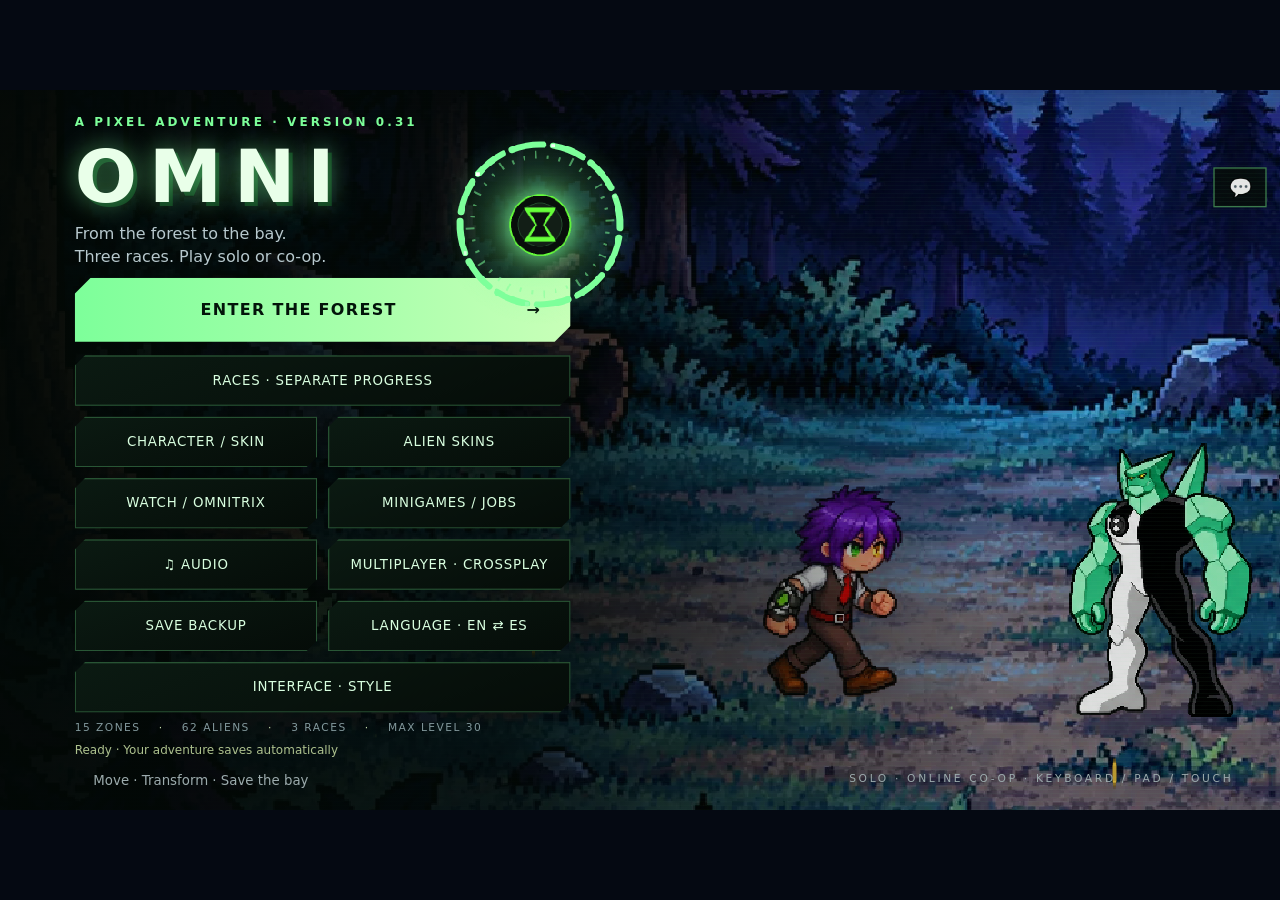
==== index.html @ aaabf874 "OMNI v0.31 (build 66) Co-Authored-By: Claude Opus 5.5 <noreply@anthropic.com> Claude-Session: https:" ====
<!doctype html>
<html lang="es"><head><meta charset="utf-8"><meta name="viewport" content="width=device-width,initial-scale=1,maximum-scale=1,user-scalable=no,viewport-fit=cover"><meta name="theme-color" content="#0c1421"><title>OMNI</title><link rel="preconnect" href="https://fonts.googleapis.com"><link rel="stylesheet" href="https://fonts.googleapis.com/css2?family=Bangers&family=Share+Tech+Mono&display=swap"><link rel="icon" type="image/png" href="assets/logo-classic.png"><link rel="apple-touch-icon" href="assets/logo-classic.png"><script>window.OMNI_LOCAL_BUILD=66;</script><script>(function(){var R='https://omni-game.github.io/';window.OMNI_REMOTE=R;try{var apk=location.protocol==='file:'&&!window.__omniSingle,v=+localStorage.getItem('omni-remote')||0;if(apk&&v>(window.OMNI_LOCAL_BUILD||0)&&navigator.onLine!==false){document.write('<base href="'+R+'">');window.OMNI_REMOTE_ON=v;}}catch(e){}})();</script><link rel="stylesheet" href="style.css"><link rel="stylesheet" href="rhythm.css"><link rel="stylesheet" href="cooking.css"><link rel="stylesheet" href="ui.css"><link rel="stylesheet" href="watch.css"><link rel="stylesheet" href="tech.css"><link rel="stylesheet" href="themes.css"><link rel="stylesheet" href="extra.css"></head>
<body><main id="game"><canvas id="world" width="960" height="540"></canvas>
<div id="hud" class="hidden">
 <section class="vitals panel"><div class="identity"><span id="form">HUMANO</span><b id="level">NV. 1</b></div><div class="bar hp"><i id="hpfill"></i><span id="hptext">100 / 100</span></div><div class="bar xp"><i id="xpfill"></i></div><small id="xptext">0 / 60 EXP</small></section>
 <section class="omni panel"><div class="identity"><span id="energyname">OMNITRIX</span><b id="batterytext">100%</b></div><div class="bar battery"><i id="batteryfill"></i></div><small id="batteryhint">Listo para transformar</small><div class="mastery"><span id="masterylabel">MAESTRÍA HEATBLAST</span><b id="masterytext">0%</b></div><div class="bar masterybar"><i id="masteryfill"></i></div></section>
 <button id="mapbtn" class="panel" aria-label="Abrir mapa"><canvas id="minimap" width="110" height="62"></canvas><span>MAPA · M</span></button><button id="pause" class="smallbtn" aria-label="Pausa">Ⅱ</button>
 <button id="mission" class="mission panel"><span class="tiny">MISIÓN 01 · EL CLARO</span><strong id="questtext">Habla con Max</strong><span id="questsub">Acércate a Max ◆</span></button>
 <button id="treebtn" class="tree-button">ÁRBOL · 0 PT</button><div id="regen"></div><div id="bossbar" class="hidden"></div><div id="coins" class="panel">◈ 0 MONEDAS</div><span id="clock">LUNA ALTA</span><div id="toast" role="status"></div>
 <div id="kbhint" class="panel"><b>WASD</b>MOVER <b>E</b>HABLAR<br><b>J</b><b>CLIC</b>ATACAR <b>1-6</b>PODERES<br><b>Q</b>OMNITRIX <b>RUEDA</b>ALIEN<br><b>ESPACIO</b>SALTAR / ESQUIVAR<br><b>SHIFT</b>MOVER RÁPIDO<br><b>U</b>ESPECIAL <b>F</b>DESLIZAR <b>M</b>MAPA<br><b>K</b>ÁRBOL <b>ESC</b>PAUSA</div><div id="joystick" aria-label="Palanca de movimiento"><div class="joystick-ring"></div><span class="jup">▲</span><span class="jdown">▼</span><span class="jleft">◀</span><span class="jright">▶</span><div id="stick"></div></div>
 <button id="transform" class="transform"><span class="hourglass" aria-hidden="true"></span><strong id="transformlabel">TRANSFORMAR</strong><small id="transformhint">HEATBLAST</small></button>
 <button id="special" class="special hidden"></button><div id="dial" class="panel"><span id="dialname">HEATBLAST</span><button id="dialprev" aria-label="Alien anterior">◀</button><canvas id="dialportrait" width="52" height="52"></canvas><button id="dialnext" aria-label="Alien siguiente">▶</button><small id="dialmastery">MAESTRÍA 0%</small></div><div id="lawstatus" class="panel">KARMA 0 · SIN BÚSQUEDA</div><div id="shieldstatus" class="hidden"></div><button id="talk" class="talk hidden">◆ HABLAR</button>
 <button id="slide" class="slide-button hidden"><strong>DESLIZAR</strong><small>LISTO · F</small></button><button id="jump" class="jump-button">SALTAR · J</button><div id="fullpower" class="hidden"><span></span><i></i></div><div id="lanstatus" class="hidden"></div><button id="moreattacks" class="more-button">ATAQUES V–VI →</button><div id="attacks"><button data-skill="0" class="attack"><b>Ⅰ</b><span>PUÑO</span><small>LISTO</small></button><button data-skill="1" class="attack"><b>Ⅱ</b><span>RÁFAGA</span><small>M 15</small></button><button data-skill="2" class="attack"><b>Ⅲ</b><span>ANILLO</span><small>M 40</small></button><button data-skill="3" class="attack"><b>Ⅳ</b><span>METEORO</span><small>M 75</small></button></div>
</div>
<section id="menu" class="overlay"><div class="menu-content"><span class="eyebrow">UNA AVENTURA PIXEL · VERSIÓN 0.31</span><h1>OMNI</h1><p>Del bosque a la bahía.<br>Tres razas. Juega solo o en co-op.</p><button id="play" class="primary">ENTRAR AL BOSQUE <span>→</span></button><div class="menu-grid"><button id="racebtn" class="skin-menu-button wide">RAZAS · PROGRESOS SEPARADOS</button><button id="skins" class="skin-menu-button">PERSONAJE / SKIN</button><button id="alienskins" class="skin-menu-button">SKINS DE ALIENS</button><button id="oxbtn" class="skin-menu-button">RELOJ / OMNITRIX</button><button id="jobsbtn">MINIJUEGOS / TRABAJOS</button><button id="musicbtn" class="music-menu-button">♫ AUDIO</button><button id="lanbtn" class="music-menu-button">MULTIJUGADOR · CROSSPLAY</button><button id="backupbtn" class="music-menu-button">COPIA DE SEGURIDAD</button><button id="langbtn" class="music-menu-button">IDIOMA</button><button id="uibtn" class="music-menu-button wide">INTERFAZ · ESTILO</button></div><div class="menu-notes">15 ZONAS <em>·</em> 62 ALIENS <em>·</em> 3 RAZAS <em>·</em> NIVEL MÁX. 30</div><p id="loading">Preparando el bosque…</p></div><div class="menu-bottom">Mueve · Transfórmate · Salva la bahía <span>SOLO · CO-OP ONLINE · TECLADO / MANDO / TÁCTIL</span></div></section>
<canvas id="watchsel" class="hidden" width="960" height="540"></canvas><canvas id="watchfx" class="hidden" width="960" height="540"></canvas><canvas id="storyfx" class="hidden" width="960" height="540"></canvas>
<section id="modal" class="overlay hidden"><article class="dialog panel"><span id="dialogeyebrow" class="eyebrow"></span><h2 id="dialogtitle"></h2><div id="dialogbody"></div><div id="dialogbuttons"></div></article></section>
<div id="rotate">↻<strong>Gira tu teléfono</strong><span>El bosque se juega en horizontal.</span></div>
</main><script src="i18n-en-1.js"></script><script src="i18n-en-2.js"></script><script src="i18n-en-3.js"></script><script src="i18n-en-4.js"></script><script src="roster.js"></script><script src="alien-sheets.js"></script><script src="cutscenes.js"></script><script src="storyboards.js"></script><script src="watch-layers.js"></script><script src="prime-frames.js"></script><script src="i18n.js"></script><script src="rtc.js"></script><script src="peer.min.js"></script><script src="room.js"></script><script src="world.js"></script><script src="v3-assets.js"></script><script src="v4-assets.js"></script><script src="v5-assets.js"></script><script src="v6-assets.js"></script><script src="v7-assets.js"></script><script src="v8-assets.js"></script><script src="v9-assets.js"></script><script src="cooking.js"></script><script src="rhythm-chart.js"></script><script src="rhythm.js"></script><script src="sound.js"></script><script src="music.js"></script><script src="extra.js"></script><script src="game.js"></script><script>if(window.OMNI_REMOTE_ON&&!window.OMNI_BOOTED){try{localStorage.removeItem("omni-remote")}catch(e){}location.reload()}</script></body></html>
---- style.css ----
:root{font-family:Arial,Helvetica,sans-serif;color:#f1f6ed;background:#050912;font-synthesis:none}*{box-sizing:border-box;-webkit-tap-highlight-color:transparent;user-select:none;-webkit-user-select:none}html,body{margin:0;width:100%;height:100%;overflow:hidden;touch-action:none}button{font:inherit;color:inherit;cursor:pointer;border:0;touch-action:none}button:active{filter:brightness(1.3);transform:translateY(1px)}#game{width:960px;height:540px;position:absolute;left:50%;top:50%;transform-origin:center;overflow:hidden;background:#0b1020}canvas{width:100%;height:100%;image-rendering:pixelated}.hidden{display:none!important}.panel{background:linear-gradient(120deg,rgba(12,23,34,.95),rgba(10,20,32,.86));border:1px solid #758e8455;box-shadow:0 4px 20px #0004}.vitals{position:absolute;top:20px;left:22px;width:217px;padding:12px 14px 8px;border-left:3px solid #c1f270}.identity{display:flex;justify-content:space-between;align-items:center;font-size:11px;font-weight:800;letter-spacing:1.4px}.identity b{color:#c6f881;font-size:10px}.bar{position:relative;height:13px;background:#070e17;margin-top:8px;border:1px solid #ffffff12;overflow:hidden}.bar i{display:block;height:100%;width:100%;transition:width .15s linear}.hp i{background:linear-gradient(90deg,#69944b,#c2f982)}.hp span{position:absolute;inset:0;text-align:center;font-size:10px;font-weight:bold;text-shadow:0 1px 2px #000}.xp{height:4px;margin-top:5px}.xp i{background:#9b87f8;width:0}.vitals small{font-size:8px;color:#b7c2c4;display:block;text-align:right;margin-top:4px;letter-spacing:.7px}.omni{position:absolute;left:254px;top:20px;width:221px;padding:12px 14px 10px}.battery{height:6px}.battery i{background:#80dbce}.omni small{font-size:9px;color:#9cafbd;display:block;margin-top:5px}.mastery{display:flex;justify-content:space-between;font-size:8px;color:#dfb799;margin-top:9px;letter-spacing:.8px}.masterybar{height:4px;margin-top:5px}.masterybar i{background:#ffa556;width:0}.smallbtn{position:absolute;right:22px;top:20px;background:#102133dc;border:1px solid #71847877;width:42px;height:42px;font-size:22px}.mission{position:absolute;right:79px;top:20px;width:278px;text-align:left;padding:12px 14px;border-right:3px solid #d3ae72}.tiny{font-size:8px;letter-spacing:1.5px;color:#d3ae72;display:block}.mission strong{font-size:12px;display:block;margin:6px 0}.mission>span:last-child{font-size:10px;color:#aebdbd}#clock{position:absolute;right:26px;top:128px;font-size:8px;letter-spacing:2px;color:#d6d9df;text-shadow:0 2px 2px #000}#toast{position:absolute;top:148px;left:50%;transform:translateX(-50%);background:#0c1823ea;border:1px solid #a4c17577;padding:10px 20px;font-size:12px;opacity:0;transition:opacity .2s;white-space:nowrap;pointer-events:none}#toast.show{opacity:1}#joystick{position:absolute;bottom:22px;left:24px;width:154px;height:154px;border-radius:50%;background:#0b1b2a70;border:1px solid #b5d1cd40;touch-action:none}.joystick-ring{position:absolute;inset:20px;border:1px solid #d4e5d52c;border-radius:50%}#stick{position:absolute;left:52px;top:52px;width:50px;height:50px;border-radius:50%;background:radial-gradient(circle at 38% 25%,#64847aa0,#1d374bdc);border:2px solid #bdd2c86f;box-shadow:0 3px 10px #0008}#joystick>span{position:absolute;color:#afc9c584;font-size:10px}.jup{top:10px;left:71px}.jdown{bottom:10px;left:71px}.jleft{left:12px;top:70px}.jright{right:12px;top:70px}.transform{position:absolute;bottom:25px;left:210px;width:130px;height:85px;background:linear-gradient(140deg,#1b3525e8,#0d1c21eb);border:1px solid #b8ef72a0;border-bottom:3px solid #b8ef72;display:flex;align-items:center;flex-direction:column;justify-content:center;box-shadow:0 0 25px #92eb4d14}.hourglass{font-size:25px;color:#baf780;line-height:30px}.transform strong{font-size:10px;letter-spacing:.6px}.transform small{font-size:8px;color:#a6bead;margin-top:5px}.transform.unavailable{border-color:#888b8b;background:#253038bd}.talk{position:absolute;bottom:126px;left:210px;width:130px;padding:12px 0;background:#c4d8a8;color:#172822;font-size:11px;font-weight:bold;border-bottom:3px solid #759057}#attacks{position:absolute;bottom:25px;right:25px;display:grid;grid-template-columns:repeat(2,83px);gap:10px}.attack{height:72px;background:linear-gradient(130deg,#202731e8,#131d2aeb);border:1px solid #d8ad736f;border-bottom:3px solid #c39058;position:relative;overflow:hidden}.attack b{display:block;font-family:Georgia,serif;font-size:25px;line-height:25px;color:#ffd799}.attack span{font-size:9px;letter-spacing:.7px;display:block;margin-top:4px}.attack small{font-size:8px;color:#bba98e;display:block;margin-top:3px}.attack.locked{border-color:#55647188;opacity:.57}.attack.locked b{color:#97a2b2}.attack.cooldown{border-bottom-color:#667282}.overlay{position:absolute;inset:0;z-index:20;background:#020610aa;display:flex;align-items:center;justify-content:center}.menu-content{position:absolute;left:70px;top:73px}#menu{background:linear-gradient(90deg,#080e1cf5,#080e1ccf 39%,#080e1c18 80%)}.eyebrow{font-size:9px;font-weight:bold;letter-spacing:2.3px;color:#bfda9a}h1{font-size:88px;letter-spacing:10px;line-height:1;margin:20px 0 23px;color:#e2f2cf;text-shadow:3px 3px 0 #324733;font-weight:900}h1 span{display:block;letter-spacing:4px;font-size:15px;margin-top:14px;color:#cfdddb;text-shadow:none}.menu-content p{font-size:14px;line-height:1.65;color:#b7c8cd;margin-bottom:27px}.primary{padding:17px 22px;background:#c8f387;color:#14241e;font-size:12px;letter-spacing:1px;font-weight:800;min-width:268px;border-bottom:4px solid #7b9e4c;box-shadow:0 0 36px #8bcd5220}.primary span{float:right;margin-left:25px}.menu-notes{font-size:8px;letter-spacing:1.1px;color:#83999d;margin-top:16px}.menu-notes em{font-style:normal;margin:0 10px;color:#c9e0b0}.menu-content #loading{font-size:10px;margin-top:15px;color:#adc18e}.menu-bottom{position:absolute;bottom:25px;left:70px;right:35px;font-size:10px;color:#9cabad}.menu-bottom span{float:right;font-size:8px;letter-spacing:2px}#modal{backdrop-filter:blur(3px);background:#030812bb;z-index:30}.dialog{width:530px;max-height:485px;padding:27px 30px;border-top:3px solid #b7de83;overflow:auto;touch-action:pan-y}.dialog h2{font-size:27px;letter-spacing:-.5px;margin:12px 0 16px}.dialog p{font-size:12px;color:#bcccce;line-height:1.7}.dialog .reward{background:#acdd6f10;border-left:2px solid #b3d787;padding:10px 14px;color:#dbecbe}.dialog .skills{display:grid;grid-template-columns:1fr 1fr;gap:8px;font-size:11px}.dialog .skills>div{border:1px solid #66808044;padding:9px;line-height:1.6;color:#b9c9c9}.dialog .skills b{color:#ffce92;display:block}.dialog .skills small{font-size:10px}#dialogbuttons{display:flex;gap:10px;margin-top:20px;flex-wrap:wrap}#dialogbuttons button{padding:12px 16px;font-size:11px;background:#283947;border:1px solid #6a838266}#dialogbuttons button:first-child{background:#c6ed92;color:#17251d;border-color:#a6c978;font-weight:bold}#rotate{display:none;position:absolute;inset:0;z-index:99;background:#0c1521;align-items:center;justify-content:center;flex-direction:column;font-size:55px}#rotate strong{font-size:25px;margin:20px}#rotate span{font-size:17px;color:#a6b8ba}@media(orientation:portrait) and (pointer:coarse){#rotate{display:flex}}

.hourglass{display:block;width:28px;height:28px;background:#baf780;clip-path:polygon(0 0,100% 0,65% 50%,100% 100%,0 100%,35% 50%);margin-bottom:7px;flex-shrink:0}.transform strong{max-width:120px;line-height:12px}.transform small{margin-top:4px}

#mapbtn{position:absolute;left:488px;top:20px;width:103px;height:86px;padding:3px;overflow:hidden}#minimap{width:95px;height:59px;image-rendering:pixelated}#mapbtn span{display:block;font-size:8px;letter-spacing:1.3px;color:#cae3b0;margin-top:4px}#dial{position:absolute;left:355px;bottom:25px;width:192px;height:85px;border-bottom:2px solid #90c989;text-align:center}#dialname{display:block;font-size:9px;letter-spacing:1.2px;margin-top:6px}#dialportrait{width:50px;height:50px;image-rendering:pixelated}#dial button{position:absolute;top:24px;width:43px;height:40px;background:#263e35b0;color:#d4efb0;border:1px solid #567363;font-size:17px}#dialprev{left:7px}#dialnext{right:7px}#dial button:disabled{opacity:.35}#dialmastery{position:absolute;bottom:4px;left:0;right:0;font-size:8px;color:#a8c7bd}#shieldstatus{position:absolute;left:22px;top:105px;color:#baffeb;background:#082827dd;border:1px solid #76bea2;padding:6px 10px;font-size:10px}.attack.diamond{border-color:#81dbc588}.attack.diamond b{color:#b8ffee}.dialog.map-dialog{width:760px;padding:20px 25px}.zonecards{display:grid;grid-template-columns:repeat(4,1fr);gap:9px}.zonecard{padding:7px;background:#15232e;border:1px solid #58747155;text-align:left;cursor:pointer}.zonecard.active{border-color:#bdeb83}.zonecard canvas{width:100%;height:60px;image-rendering:pixelated}.zonecard b{display:block;font-size:10px;margin-top:7px}.zonecard small{display:block;font-size:8px;color:#9aadaf;margin-top:4px}.map-legend{font-size:10px;line-height:1.6;color:#bed4c8;margin-top:10px}.map-legend span{margin-right:14px}#areamap{width:100%;height:150px;margin-top:10px;background:#0a1722;border:1px solid #73918166;image-rendering:pixelated}.map-dialog h2{margin:7px 0 13px;font-size:23px}.map-dialog p{margin:8px 0}.map-dialog #dialogbuttons{margin-top:12px}.dialog .skills .crystal{color:#b6ffe9}

#lawstatus{position:absolute;left:22px;top:137px;padding:6px 9px;font-size:9px;letter-spacing:.4px;max-width:242px;color:#cad6ca}#lawstatus.wanted{border-color:#fa8e85;color:#ffd3ac;background:#372127ed}.zonecards{grid-template-columns:repeat(3,1fr)}.zonecard canvas{height:37px}.zonecard b{margin-top:3px}.zonecard small{margin-top:2px}.dialog.map-dialog{padding:16px 25px}#areamap{height:100px}.map-dialog .map-legend{font-size:9px}.map-dialog p{font-size:11px}.attack.fourarms b{color:#ffb9a2}.attack.fourarms{border-color:#dd8d7a88}

.skin-menu-button{display:block;margin-top:10px;padding:12px 18px;min-width:268px;background:#182934e8;border:1px solid #6d9180;font-size:11px;letter-spacing:1px}.menu-content{top:68px}.menu-content h1{margin:18px 0 22px}.menu-content p{margin-bottom:20px}.skincards{display:grid;grid-template-columns:repeat(3,1fr);gap:10px}.skincard{padding:8px;background:#10212c;border:1px solid #567566}.skincard.active{border:2px solid #c5f28a;background:#244139}.skincard canvas{width:100%;height:170px;object-fit:contain}.skincard strong,.skincard small{display:block;margin-top:6px}.skincard strong{font-size:12px}.skincard small{font-size:8px;color:#bbdca3}.slide-button{position:absolute;bottom:25px;right:214px;width:105px;height:65px;border:1px solid #99e8cf;background:#153e38e8;border-bottom:3px solid #aaffdf}.slide-button strong,.slide-button small{display:block;font-size:10px}.slide-button small{margin-top:7px;color:#bddfd7;font-size:9px}.slide-button.cooldown{opacity:.55}.attack.xlr8{border-color:#70d5fa88}.attack.xlr8 b{color:#98e7ff}

.menu-content{top:34px}.menu-content h1{font-size:76px;margin:12px 0}.menu-content p{margin-bottom:12px;font-size:12px}.skin-menu-button{padding:10px 18px;margin-top:8px}.menu-content #loading{font-size:9px;margin-top:9px}.menu-notes{margin-top:10px}.music-menu-button{padding:8px 14px;margin-top:8px;background:#223742;border:1px solid #6b8780;font-size:10px}.tree-button{position:absolute;left:254px;top:115px;width:133px;height:29px;font-size:10px;background:#26382d;border:1px solid #b3d790;color:#d9f9b1}#regen{position:absolute;top:116px;left:22px;font-size:8px;color:#c1e2c4;text-shadow:1px 1px #000}#bossbar{position:absolute;left:300px;top:180px;padding:8px 14px;background:#331a1ed9;border:1px solid #e39a61;font-size:11px;color:#ffd9a5}.more-button{position:absolute;bottom:192px;right:25px;width:176px;height:31px;background:#203c45eb;border:1px solid #8faab1;font-size:10px}.racecards{display:grid;grid-template-columns:1fr 1fr;gap:12px}.racecard{padding:20px 12px;background:#142a36;border:1px solid #637e75}.racecard.active,.skillnode.active{border-color:#c8ed91;background:#243e35}.racecard small{font-size:10px;color:#cae8b1}.treegrid{display:grid;grid-template-columns:1fr 1fr;gap:8px}.skillnode{padding:10px;text-align:left;background:#142632;border:1px solid #566c71}.skillnode b,.skillnode small,.skillnode span{display:block}.skillnode b{font-size:11px}.skillnode small{font-size:9px;color:#cfdda8;margin-top:5px}.skillnode span{font-size:9px;margin-top:5px;color:#b2c5c9}.inlinebtn{background:#223c43;border:1px solid #728f88;padding:10px;font-size:10px;margin:4px}.music-controls input{width:100%;margin:10px 0}.music-controls small{font-size:10px;color:#aac5c7}

.jump-button{position:absolute;left:570px;bottom:25px;width:98px;height:64px;background:#263544e8;border:1px solid #adcdd7;border-bottom:3px solid #86bccc;font-size:11px;color:#deeff4}.jump-button:disabled{opacity:.4}#fullpower{position:absolute;top:153px;left:22px;width:220px;height:27px;background:#26171bec;border:1px solid #ec9b4a;overflow:hidden}#fullpower i{display:block;position:absolute;bottom:0;left:0;height:5px;background:#ffb343}#fullpower span{display:block;font-size:9px;padding:5px;color:#ffdfae}#lanstatus{position:absolute;top:155px;right:26px;font-size:9px;color:#abe8f3;background:#102333dd;padding:6px;border:1px solid #527c85;max-width:280px}.lanfields{display:flex;gap:10px}.lanfields label{font-size:10px;width:50%}.lanfields input{display:block;width:100%;background:#071923;color:#e7ffe7;border:1px solid #749286;padding:10px;margin-top:6px;user-select:text;touch-action:auto}.zonecards{grid-template-columns:repeat(4,1fr)}.menu-content{top:24px}.menu-content h1{font-size:70px}.menu-content p{line-height:1.4}.menu-bottom{bottom:17px}.menu-content .music-menu-button{margin-right:6px}.dialog h2{font-size:24px}

#coins{position:absolute;left:398px;top:115px;padding:8px 10px;color:#f3d58b;font:bold 10px Arial;pointer-events:none}.music-controls label{display:block;margin-top:10px;color:#d6edca}.music-controls input[type=range]{width:100%;accent-color:#b9ef8c}

#shieldstatus{top:173px}.music-controls p{margin:6px 0;font-size:11px}.music-controls input{margin:4px 0}.music-controls label{font-size:12px;margin-top:6px}
---- rhythm.css ----
#rhythm{position:absolute;inset:0;z-index:40;touch-action:none;background:#070d1e}#rhythmcanvas{position:absolute;inset:0;width:960px;height:540px}.rhythmmode #hud,.rhythmmode #menu,.rhythmmode #modal{display:none!important}.rhythm-top{position:absolute;left:24px;top:20px;right:87px;display:flex;justify-content:space-between;align-items:flex-start;color:#f5eaff;text-shadow:0 2px 3px #000}.rhythm-top>div:first-child{width:344px;padding:13px 16px;background:#11132cd9;border:1px solid #9c78c9;border-left:3px solid #dcafff}.rhythm-top b{font-size:13px;letter-spacing:2px}.rhythm-top small{display:block;font-size:9px;margin:7px 0;letter-spacing:1px}.rhythm-health{height:10px;background:#322445}.rhythm-health i{display:block;height:100%;background:linear-gradient(90deg,#d97af1,#cafc9b);width:80%}#rhythmhealth{display:block;font-size:9px;margin-top:5px}#rhythmscore{margin-top:9px;background:#121529db;border:1px solid #7476a7;padding:12px;font-size:12px;color:#e5ffbf}#rhythmpause{position:absolute;right:23px;top:20px;width:47px;height:47px;background:#28263e;border:1px solid #a696cb;font-size:23px}#rhythmlanes{position:absolute;left:432px;bottom:18px;display:flex;gap:19px}#rhythmlanes button{width:106px;height:80px;border-radius:8px;font-size:43px;font-weight:bold;background:#172039eb;border:2px solid var(--lane);border-bottom:5px solid var(--lane);color:var(--lane);touch-action:none}#rhythmlanes button:active{background:#45536d;transform:translateY(2px)}#rhythmcover{position:absolute;inset:0;background:#030718bd;display:flex;align-items:center;justify-content:center;backdrop-filter:blur(3px)}.rhythm-card{width:530px;padding:28px;border:1px solid #c795f0;border-top:3px solid #dfafff;background:#14182def;text-align:center}.rhythm-card h2{font-size:28px;color:#f2d9ff;margin:5px 0 20px}.rhythm-card p{font-size:13px;color:#cdd8e9;white-space:pre-line;line-height:1.9}.rhythm-card button{padding:13px 18px;margin:5px;background:#314058;border:1px solid #869eac;font-size:11px}.rhythm-card button:first-child{background:#dbb4f5;color:#251536;font-weight:bold}.alien-skin-cards{display:grid;grid-template-columns:1fr 1fr;gap:12px}.alien-skin-cards button{background:#142b36;border:1px solid #7b9481;padding:12px}.alien-skin-cards button.active{border:2px solid #c3f38e}.alien-skin-cards canvas{display:block;width:100%;height:160px;object-fit:contain}.alien-skin-cards b,.alien-skin-cards small{display:block;margin-top:8px}.alien-skin-cards small{font-size:10px;color:#cfb8ee}.skin-actions{display:flex;gap:8px}.skin-actions .skin-menu-button{min-width:130px;width:130px;font-size:9px;padding:10px 3px}#menu .menu-content{top:22px}#menu .menu-content h1{font-size:65px}#menu .menu-content .menu-notes{font-size:8px}
---- cooking.css ----
#cooking{position:absolute;inset:0;z-index:40;background:#102f35;touch-action:none}#cookcanvas{position:absolute;inset:0;width:960px;height:540px}.cookingmode #hud,.cookingmode #menu,.cookingmode #modal{display:none!important}#cooking header{position:absolute;top:16px;left:22px;right:22px;display:flex;align-items:center;gap:18px;border-bottom:1px solid #548080;padding-bottom:13px}#cooking header div{flex:1}#cooking header small{display:block;color:#94d1c6;letter-spacing:3px;font-size:10px}#cookrank{display:inline-block;font-size:23px;color:#f6e3b5;margin-top:6px}#cookprogress{font-size:11px;margin-left:17px;color:#b3cbd0}#cookcoins{color:#ffe19c;font-size:16px}#cooking button{background:#214950;border:1px solid #89bab0;color:#e8f1df;font-weight:bold;touch-action:none}#cookpause{width:44px;height:44px;font-size:20px}#cookticket{position:absolute;left:22px;top:111px;width:210px;height:397px;box-sizing:border-box;background:#fff0cd;color:#493528;padding:16px;border-top:5px solid #e6aa65;box-shadow:5px 5px #0004}#cookticket small{font-size:9px;letter-spacing:1px;color:#8b6341}#cookname{font-size:19px;margin:12px 0 8px;line-height:1.2}#cookticket p{font-size:10px}#cooksteps{list-style:none;margin:14px 0 0;padding:0}#cooksteps li{display:flex;align-items:center;height:35px;font-size:10px;border-bottom:1px dashed #ac987955}#cooksteps li canvas{width:48px;height:32px;flex-shrink:0}#cooksteps li.correct{background:#bad9a5}#cooksteps li.wrong{background:#eaa598}#cookstatus{position:absolute;left:266px;top:87px;right:20px;text-align:center;font-size:11px;color:#ffe5b6}#cookundo,#cookclear,#cookserve{position:absolute;top:337px;height:30px;font-size:10px}#cookundo{left:270px;width:101px}#cookclear{left:383px;width:93px}#cookserve{left:514px;width:210px;background:#c9e6a2!important;color:#193b35!important}#cooking button:disabled{opacity:.5}#cookcover{position:absolute;inset:0;background:#061b27b8;display:flex;align-items:center;justify-content:center;backdrop-filter:blur(3px)}#cookcover article{width:540px;padding:30px;text-align:center;background:#143a40;border:1px solid #87b79e;border-top:4px solid #d4e99d}#cookcover small{letter-spacing:4px;color:#aadcca;font-size:11px}#cookcover h2{font-size:27px;color:#e8f7cd}#cookcover p{white-space:pre-line;line-height:1.9;font-size:13px;color:#d6e6de}#cookcover button{padding:14px 20px;margin:6px;font-size:11px}#cookcover button:first-child{background:#c9e6a2;color:#193b35}#jobsbtn{display:block;width:270px;background:#3d4b38;border:1px solid #b7ce8d;color:#e8f5cd;margin-top:8px;padding:10px;font-size:10px}.jobcards{display:grid;grid-template-columns:1fr 1fr;gap:12px}.jobcards button{padding:16px;background:#153a40;border:1px solid #89ae9b;text-align:left}.jobcards strong,.jobcards small{display:block}.jobcards strong{font-size:17px;color:#e6ebbd}.jobcards p{font-size:11px}.jobcards small{font-size:10px;color:#95d9c5}#menu .menu-content{top:12px}#menu .menu-content h1{font-size:55px;margin:7px 0}#menu .menu-content>p{margin:6px 0}#menu .menu-content .menu-notes{margin-top:7px}
---- ui.css ----
/* OMNI 0.9.2 UI polish: loaded last, overrides layout from style.css */
:root { --ox: #baf780; --ui-radius: 8px; --ui-gap: 12px; }
#game { --ox: #baf780; font-family: system-ui, 'Segoe UI', Roboto, 'Helvetica Neue', Arial, sans-serif; }
button { font-family: inherit; }
@media (hover: hover) { button:hover { filter: brightness(1.14); } }
button:focus-visible { outline: 2px solid var(--ox); outline-offset: 2px; }

/* shared panel look */
.panel { border-radius: var(--ui-radius); border: 1px solid #8fb1a54d; backdrop-filter: blur(4px); box-shadow: 0 6px 22px #0005; }
.panel, .tree-button, #coins, #lawstatus, #lanstatus, #shieldstatus, #fullpower, .more-button, .attack, .transform, .jump-button, .slide-button, .talk, #toast { border-radius: var(--ui-radius); }

/* ---- top row: four equal cards on one baseline ---- */
.vitals, .omni, .mission, #mapbtn { top: 14px; height: 92px; }
.vitals { left: 14px; width: 228px; padding: 11px 14px 8px; }
.omni { left: 252px; width: 228px; padding: 11px 14px 8px; }
.mission { left: 490px; right: auto; width: 300px; padding: 11px 14px; border-right: 0; border-left: 3px solid #d3ae72; }
#mapbtn { left: 800px; width: 98px; padding: 4px; }
#minimap { width: 90px; height: 56px; border-radius: 5px; }
#pause { left: 906px; right: auto; top: 14px; width: 40px; height: 40px; border-radius: var(--ui-radius); }
.identity span { letter-spacing: 1.4px; }

/* ---- second row: status chips on the left, tidy stack ---- */
#lawstatus { left: 14px; top: 114px; max-width: 228px; height: 28px; display: flex; align-items: center; padding: 0 10px; }
#regen { left: 16px; top: 148px; }
#shieldstatus { left: 14px; top: 166px; border-radius: var(--ui-radius); }
#fullpower { left: 14px; top: 188px; width: 228px; }
.tree-button { left: 252px; top: 114px; width: 110px; height: 28px; border-color: color-mix(in srgb, var(--ox) 55%, transparent); color: var(--ox); }
#coins { left: 370px; top: 114px; height: 28px; padding: 0 10px; display: flex; align-items: center; }
#clock { right: 16px; top: 118px; font-size: 9px; }
#toast { top: 152px; max-width: 520px; white-space: normal; text-align: center; line-height: 1.35; border-color: color-mix(in srgb, var(--ox) 45%, transparent); }
#lanstatus { right: 14px; top: 140px; }

/* ---- bottom: touch controls ---- */
.transform { left: 200px; bottom: 20px; width: 130px; height: 84px; }
#dial { left: 342px; bottom: 20px; border-radius: var(--ui-radius); }
.jump-button { bottom: 20px; }
.talk { left: 200px; bottom: 114px; }
#joystick { bottom: 18px; left: 20px; }
#attacks { bottom: 20px; }
.attack { border-radius: var(--ui-radius); }

/* ---- Omnitrix themes: colour + dial shape ---- */
.omni .battery i, .masterybar i { background: var(--ox); }
.transform { border-color: color-mix(in srgb, var(--ox) 60%, transparent); border-bottom: 3px solid var(--ox); box-shadow: 0 0 26px color-mix(in srgb, var(--ox) 16%, transparent); background: linear-gradient(140deg, color-mix(in srgb, var(--ox) 16%, #0b141b), #0c171dee); }
.transform.unavailable { border-color: #888b8b; border-bottom-color: #888b8b; box-shadow: none; background: #253038bd; }
.hourglass { background: var(--ox); clip-path: var(--ox-shape, polygon(0 0, 100% 0, 65% 50%, 100% 100%, 0 100%, 35% 50%)); filter: drop-shadow(0 0 6px var(--ox)); }
#dial { border-color: color-mix(in srgb, var(--ox) 38%, #758e84); }
.omni .identity span { color: var(--ox); }
[data-ox="classic"] { --ox-shape: polygon(0 0, 100% 0, 65% 50%, 100% 100%, 0 100%, 35% 50%); }
[data-ox="prime"] { --ox-shape: circle(50%); }
[data-ox="ember"] { --ox-shape: polygon(50% 0, 100% 50%, 50% 100%, 0 50%); }
[data-ox="crimson"] { --ox-shape: polygon(25% 3%, 75% 3%, 100% 50%, 75% 97%, 25% 97%, 0 50%); }
[data-ox="azure"] { --ox-shape: polygon(50% 0, 100% 100%, 0 100%); }
[data-ox="violet"] { --ox-shape: polygon(50% 0, 62% 38%, 100% 50%, 62% 62%, 50% 100%, 38% 62%, 0 50%, 38% 38%); }
[data-ox="gold"] { --ox-shape: polygon(0 0, 50% 36%, 100% 0, 100% 100%, 50% 64%, 0 100%); }
[data-ox="stealth"] { --ox-shape: polygon(35% 0, 65% 0, 65% 35%, 100% 35%, 100% 65%, 65% 65%, 65% 100%, 35% 100%, 35% 65%, 0 65%, 0 35%, 35% 35%); }
[data-ox="prime"] .hourglass, .oxcard[data-ox="prime"] .oxshape { background: radial-gradient(circle, transparent 33%, var(--ox) 36%); }
.oxgrid { display: grid; grid-template-columns: repeat(4, 1fr); gap: 10px; margin: 10px 0 4px; }
.oxcard { display: flex; flex-direction: column; align-items: center; gap: 10px; padding: 14px 6px 10px; background: #14232d; border: 1px solid #55737a; border-radius: var(--ui-radius); font-size: 10px; letter-spacing: .5px; }
.oxcard.active { border-color: var(--ox); box-shadow: 0 0 0 1px var(--ox), 0 0 18px color-mix(in srgb, var(--ox) 30%, transparent); background: #1b3038; }
.oxshape { width: 44px; height: 44px; background: var(--ox); clip-path: var(--ox-shape); filter: drop-shadow(0 0 7px var(--ox)); }

/* ---- main menu: compact two-column grid ---- */
.menu-content { top: 26px; left: 56px; width: 372px; }
.menu-content h1 { font-size: 64px; margin: 10px 0 8px; letter-spacing: 9px; }
.menu-content p { font-size: 12px; line-height: 1.45; margin-bottom: 12px; }
.primary { width: 100%; min-width: 0; border-radius: var(--ui-radius); }
.menu-grid { display: grid; grid-template-columns: repeat(2, minmax(0, 1fr)); gap: 8px; margin-top: 10px; }
.menu-grid button, .menu-grid #jobsbtn { margin: 0 !important; min-width: 0 !important; width: 100%; padding: 10px 8px; font-size: 10px; letter-spacing: .6px; background: #182934e8 !important; border: 1px solid #6d9180; border-radius: var(--ui-radius); color: #e5f1e8; min-height: 38px; }
.menu-grid .wide { grid-column: 1 / -1; }
.menu-grid button:hover { border-color: var(--ox); }
.menu-notes { margin-top: 12px; }
.menu-content #loading { margin-top: 8px; }

/* ---- keyboard hint bar (PC) / hide stick on desktop ---- */
#kbhint { display: none; position: absolute; left: 14px; bottom: 20px; padding: 8px 8px; font-size: 8.5px; line-height: 1.9; letter-spacing: 0; color: #c7d6d3; width: 172px; pointer-events: none; white-space: nowrap; }
#kbhint b { display: inline-block; min-width: 16px; text-align: center; padding: 0 3px; margin-right: 2px; background: #223540; border: 1px solid #5d7c85; border-radius: 4px; color: var(--ox); font-size: 9px; }
@media (hover: hover) and (pointer: fine) {
  #joystick { display: none; }
  #kbhint { display: block; }
  button { cursor: pointer; }
}
/* 0.15.5 UI polish */
#game.selopen #hud { opacity: .12; transition: opacity .15s; }
#game #hud { transition: opacity .2s; }
#game.selopen #watchsel { background: radial-gradient(ellipse at 50% 55%, rgba(4,12,8,.55), rgba(2,6,4,.88)); }
#kbhint.mini { width: auto; padding: 4px 8px; line-height: 1.4; }
#kbhint.mini > * { display: none; }
#kbhint.mini::before { content: 'H · TECLAS'; font-size: 9px; letter-spacing: 1px; color: var(--ox); }
#kbhint.pad.mini::before { content: 'H · TECLAS · 🎮 MANDO'; }
.dialog.pausewide { width: 640px; max-height: 500px; }
.pstat { display: flex; gap: 10px; margin: 0 0 10px; }
.pstat > div { flex: 1; padding: 8px 12px; background: #0e1c26; border: 1px solid #3c5a5a; border-left: 3px solid var(--ox); font-size: 12px; line-height: 1.5; color: #dfeee0; }
.pstat small { font-size: 10px; color: #a9bdbd; }
.pmast { display: grid; grid-template-columns: repeat(4, 1fr); gap: 6px; margin-bottom: 10px; }
.pmast span { position: relative; overflow: hidden; padding: 4px 6px; font-size: 9.5px; background: #101b22; border: 1px solid #33484c; color: #ffe0b8; white-space: nowrap; text-overflow: ellipsis; }
.pmast i { position: absolute; left: 0; bottom: 0; height: 2px; background: #ffa556; }
.pgroup { margin-top: 8px; }
.pgroup h4 { margin: 0 0 5px; font-size: 9px; letter-spacing: 1.6px; color: var(--ox); font-weight: 800; }
.pbtns { display: grid; grid-template-columns: repeat(3, 1fr); gap: 6px; }
.pbtn { padding: 9px 8px; font-size: 10.5px; letter-spacing: .4px; background: #213240; border: 1px solid #5d7a7a66; text-align: center; }
.pbtn.main { background: #c6ed92; color: #17251d; font-weight: 800; border-color: #a6c978; }
.pbtn.danger { background: #3a1e22; border-color: #9a4b4b88; color: #ffc9c9; }
.pbtn:focus-visible, .pbtn.padfocus { outline: 2px solid var(--ox); }
/* 0.15.5 wide screens: world in the middle, HUD out to the edges */
#game { --gx: 0px; }
#world, #watchsel, #watchfx { position: absolute; left: var(--gx) !important; top: 0; width: 960px !important; height: 540px; }
#game.wide { background: radial-gradient(ellipse at 50% 50%, #0d1a20 0%, #060b12 70%); }
#game.wide #world { box-shadow: 0 0 40px #000c; }
@media (pointer: coarse) {
  #attacks { grid-template-columns: repeat(2, 92px); gap: 9px; }
  .attack { height: 78px; }
  .jump-button { transform: scale(1.12); transform-origin: bottom center; }
}
/* 0.17 mini dial: the watch face opens on the transform button; the game stays fully visible */
#game.dock #watchsel { width: 260px !important; height: 300px; background: none !important; z-index: 300 !important; }
#game.selopen.dock #hud { opacity: 1; }
#game.selopen.dock #transform, #game.selopen.dock .talk { visibility: hidden; }
#dial { display: none !important; } /* 0.17: the alien slot panel is replaced by the dial on the transform button */
/* 0.18 codex scan button */
#scanbtn { left: 196px !important; bottom: 200px !important; background: #8de5f3 !important; color: #06121a !important; z-index: 6; }
/* 0.18 story cinematics */
#sagacine { position: absolute; inset: 0; z-index: 400; cursor: pointer; }
#sagacine .bar { position: absolute; left: 0; right: 0; height: 64px; background: #000; transition: height .3s; }
#sagacine .bar.top { top: 0; } #sagacine .bar.bot { bottom: 0; }
#sagacine .cap { position: absolute; left: 50%; bottom: 78px; transform: translateX(-50%); width: min(720px, 86%); padding: 14px 20px 10px; background: rgba(4, 10, 14, .9); border: 1px solid #8de5f355; border-left: 3px solid #c9ff89; }
#sagacine .cap b { font-size: 11px; letter-spacing: 2px; display: block; margin-bottom: 6px; }
#sagacine .cap p { margin: 0; font-size: 15px; line-height: 1.5; color: #eef6ea; min-height: 45px; }
#sagacine .cap small { display: block; text-align: right; font-size: 8px; letter-spacing: 1.5px; color: #8fa3a6; margin-top: 4px; }
#sagacine.flash::after { content: ''; position: absolute; inset: 0; background: #fff; animation: sagaFlash .6s ease-out forwards; pointer-events: none; }
#sagacine.riftfx::after { background: #c9a7ff; }
@keyframes sagaFlash { from { opacity: .85; } to { opacity: 0; } }
/* 0.19 update system */
#updscreen { position: absolute; inset: 0; z-index: 900; display: flex; align-items: center; justify-content: center; background: radial-gradient(ellipse at 50% 40%, #0f2418 0%, #050a0f 70%); }
#updscreen .updwrap { width: min(560px, 90%); text-align: center; }
#updscreen canvas { width: 200px; height: 200px; image-rendering: auto; }
#updscreen h2 { margin: 4px 0 2px; font-size: 54px; letter-spacing: 12px; font-weight: 900; color: #e2f2cf; text-shadow: 3px 3px 0 #324733; }
#updscreen .updver { font-size: 11px; letter-spacing: 2.5px; color: #bfda9a; margin: 0 0 16px; }
#updscreen .updver b { color: #fff; }
#updscreen .updbar { height: 12px; background: #0a1410; border: 1px solid #8dff5a55; overflow: hidden; }
#updscreen .updbar i { display: block; height: 100%; width: 0; background: linear-gradient(90deg, #4fbf3a, #c9ff89); box-shadow: 0 0 12px #8dff5a; transition: width .12s linear; }
#updscreen .updfile { font-size: 10px; color: #9fb2b4; letter-spacing: 1px; margin: 8px 0 14px; }
#updscreen ul, #updwelcome ul { text-align: left; margin: 0 auto; padding: 10px 14px 10px 30px; font-size: 11.5px; line-height: 1.6; color: #d6e8da; background: rgba(8, 18, 14, .7); border-left: 3px solid #8dff5a; }
#updbanner { position: absolute; left: 50%; top: 96px; transform: translateX(-50%); z-index: 350; display: flex; align-items: center; gap: 10px; padding: 8px 10px 8px 14px; background: rgba(6, 16, 12, .95); border: 1px solid #8dff5a88; box-shadow: 0 0 18px #8dff5a33; font-size: 11px; max-width: 92%; }
#updbanner b { color: #c9ff89; white-space: nowrap; }
#updbanner span { color: #b8c8c0; overflow: hidden; text-overflow: ellipsis; white-space: nowrap; }
#updbanner button { padding: 6px 10px; font-size: 10px; font-weight: 800; background: #c6ed92; color: #17251d; }
#updbanner button[data-x] { background: #283947; color: #dfe; }
#updwelcome { position: absolute; left: 50%; top: 50%; transform: translate(-50%, -50%); z-index: 850; display: flex; gap: 16px; align-items: center; padding: 18px 22px; width: min(600px, 92%); background: rgba(5, 12, 9, .97); border: 1px solid #8dff5a88; box-shadow: 0 0 40px #000c, 0 0 24px #8dff5a33; }
#updwelcome canvas { width: 110px; height: 110px; flex: none; image-rendering: auto; }
#updwelcome b { display: block; font-size: 18px; letter-spacing: 2px; color: #c9ff89; }
#updwelcome small { display: block; font-size: 10px; color: #8fa3a6; margin: 2px 0 8px; letter-spacing: 1px; }
#updwelcome button { margin-top: 10px; padding: 10px 18px; font-weight: 800; font-size: 11px; background: #c6ed92; color: #17251d; }
---- watch.css ----
/* OMNI 0.9.3 watch system UI (selector canvases, special button, watch menu) */
#watchsel, #watchfx { position: absolute; left: 0; top: 0; width: 960px; height: 540px; image-rendering: pixelated; }
#watchsel { z-index: 12; touch-action: none; cursor: pointer; }
#watchfx { z-index: 13; pointer-events: none; }
.special { position: absolute; left: 200px; bottom: 152px; width: 130px; padding: 9px 0; font-size: 10px; font-weight: 800; letter-spacing: .8px; color: var(--ox); background: #10181d; border: 1px solid color-mix(in srgb, var(--ox) 60%, transparent); border-bottom: 3px solid var(--ox); border-radius: var(--ui-radius, 8px); box-shadow: 0 0 14px color-mix(in srgb, var(--ox) 25%, transparent); }
.special.on { background: color-mix(in srgb, var(--ox) 22%, #10181d); color: #fff; }
.wgrid { display: grid; grid-template-columns: repeat(3, 1fr); gap: 8px; margin: 8px 0; }
.wcard { display: flex; flex-direction: column; align-items: center; gap: 4px; padding: 8px 4px 7px; background: #14232d; border: 1px solid #55737a; border-radius: var(--ui-radius, 8px); font-size: 10px; }
.wcard canvas { width: 56px; height: 56px; image-rendering: pixelated; border-radius: 6px; }
.wcard small { font-size: 8px; color: #9db0b3; letter-spacing: .5px; }
.wcard.active { border-color: var(--ox); box-shadow: 0 0 0 1px var(--ox), 0 0 14px color-mix(in srgb, var(--ox) 30%, transparent); }
.wcard.focus { background: #1b3038; }
.wcard.locked { opacity: .55; }
.wdetail { border-left: 3px solid var(--ox); background: #0f1a20; padding: 8px 12px; font-size: 11px; line-height: 1.5; }
.wdetail b { font-size: 13px; color: var(--ox); }
.wdetail .wcanon { display: block; font-size: 8px; letter-spacing: 1px; color: #8fa5a8; margin: 2px 0 4px; }
.wdetail ul { margin: 4px 0 0; padding-left: 16px; color: #c7d6d6; }
#watchfx.cine { pointer-events: auto; cursor: pointer; }
.skinrow { margin: 10px 0 4px; }
.skinrow > b { display: block; font-size: 12px; letter-spacing: .6px; margin-bottom: 6px; color: #c3f38e; }
.skinrow .alien-skin-cards { grid-template-columns: repeat(3, minmax(0, 1fr)); gap: 8px; }
.skinrow .alien-skin-cards button { padding: 6px; display: flex; flex-direction: column; align-items: center; gap: 2px; }
.skinrow canvas { width: 96px; height: 104px; image-rendering: pixelated; }
#storyfx { position: absolute; left: 0; top: 0; width: 960px; height: 540px; z-index: 15; touch-action: none; cursor: pointer; }
.mgrid { display: grid; grid-template-columns: repeat(2, minmax(0, 1fr)); gap: 8px; }
.mgrid .mcard { display: flex; flex-direction: column; gap: 3px; text-align: left; padding: 8px 10px; background: #142b36; border: 1px solid #7b9481; border-radius: 8px; color: #e8f4e6; }
.mgrid .mcard b { font-size: 12px; color: #c3f38e; }
.mgrid .mcard span { font-size: 10px; line-height: 1.35; color: #c7d6d3; }
.mgrid .mcard small { font-size: 9px; letter-spacing: .4px; color: #ffe6a6; }
.mgrid .mcard.active { border: 2px solid #c3f38e; }
.mgrid .mcard.done { opacity: .55; }
.mgrid .mcard.locked { opacity: .45; }
.mcoop { margin: 14px 0 4px; font-size: 13px; color: #9fe7ff; letter-spacing: .6px; }
.mcoop-note { margin-top: 10px; font-size: 11px; color: #9fe7ff; }
.mgrid + .mcoop + p + .mgrid .mcard { border-color: #6fc3e6; }
.padfocus { outline: 3px solid #7dff9a !important; outline-offset: 2px; box-shadow: 0 0 14px #7dff9a88 !important; }
.padmap p { margin: 6px 0; font-size: 12px; line-height: 1.5; }
#arenahud { position: fixed; top: 122px; left: 50%; transform: translateX(-50%); z-index: 30; padding: 6px 16px; border-radius: 999px; background: #1a0f0fcc; border: 2px solid #ff7a5a; color: #ffe6a6; font: 700 13px/1.2 system-ui, sans-serif; letter-spacing: .6px; pointer-events: none; text-shadow: 0 1px 0 #000; }
#arenahud.hidden { display: none; }
.xlist { display: grid; gap: 8px; }
.xrow { padding: 8px 10px; background: #142b36; border: 1px solid #7b9481; border-radius: 8px; }
.xrow b { display: block; font-size: 12px; color: #c3f38e; }
.xrow.done { border-color: #7dff9a; background: #16331f; }
.xrow small { font-size: 10px; color: #ffe6a6; }
.xbar { height: 7px; margin: 5px 0 3px; background: #0b1612; border-radius: 4px; overflow: hidden; }
.xbar i { display: block; height: 100%; background: linear-gradient(90deg, #7dff9a, #c3f38e); }
.achgrid { display: grid; grid-template-columns: repeat(3, minmax(0, 1fr)); gap: 6px; }
.ach { padding: 7px 8px; border-radius: 8px; background: #11202a; border: 1px solid #3c4f55; opacity: .55; display: flex; flex-direction: column; gap: 2px; }
.ach.got { opacity: 1; border-color: #ffd76a; background: #2a2412; }
.ach span { font-size: 18px; }
.ach b { font-size: 11px; color: #ffe6a6; }
.ach small { font-size: 9.5px; color: #c7d6d3; line-height: 1.3; }
.codex { display: grid; grid-template-columns: repeat(4, minmax(0, 1fr)); gap: 6px; }
.codex .cx { text-align: left; padding: 6px 8px; border-radius: 8px; background: #142b36; border: 1px solid var(--c); border-left: 5px solid var(--c); color: #e8f4e6; display: flex; flex-direction: column; }
.codex .cx b { font-size: 11px; }
.codex .cx small { font-size: 9px; color: #c7d6d3; }
.codex .cx.locked { opacity: .45; filter: grayscale(.8); }
.cxcard { border-left: 5px solid var(--c); padding-left: 10px; }
.cxcard p { margin: 5px 0; font-size: 12px; }
.cxskills { margin: 6px 0 0; padding-left: 18px; font-size: 11.5px; line-height: 1.55; }
@media (max-width: 700px) { .achgrid { grid-template-columns: repeat(2, minmax(0, 1fr)); } .codex { grid-template-columns: repeat(3, minmax(0, 1fr)); } }
---- tech.css ----
/* =====================================================================================
   OMNI 0.16 · "OMNITRIX TECH" interface skin. Loaded last: black glass, neon edges in the
   current watch's colour (--ox), cut corners, hex grid and scanlines. Layout stays the same.
   ===================================================================================== */
:root, #game {
  --t-bg: rgba(4, 10, 8, .9);
  --t-bg2: rgba(8, 18, 14, .94);
  --t-edge: color-mix(in srgb, var(--ox) 70%, transparent);
  --t-dim: color-mix(in srgb, var(--ox) 28%, transparent);
  --t-glow: color-mix(in srgb, var(--ox) 35%, transparent);
  --t-cut: 10px;
  --t-hex: url("data:image/svg+xml,%3Csvg xmlns='http://www.w3.org/2000/svg' width='28' height='48' viewBox='0 0 28 48'%3E%3Cpath d='M14 0l14 8v16L14 32 0 24V8zM14 32l14 8v16M0 40l14-8' fill='none' stroke='%237dff9a' stroke-opacity='.09' stroke-width='1'/%3E%3C/svg%3E");
  --t-scan: repeating-linear-gradient(0deg, rgba(125,255,154,.035) 0 1px, transparent 1px 3px);
}
#game { font-family: 'Bahnschrift', 'DIN Alternate', 'Eurostile', 'Segoe UI', system-ui, sans-serif; }
#game button, #game .panel, #modal .dialog { font-family: inherit; }

/* ---------- shared tech panel ---------- */
#game .panel, .tree-button, #coins, #lawstatus, #lanstatus, .more-button, .jump-button, .slide-button, .talk, #toast, #special, #arenahud, #kbhint {
  background: var(--t-scan), var(--t-hex), linear-gradient(160deg, var(--t-bg2), var(--t-bg)) !important;
  border: 1px solid var(--t-edge) !important;
  border-radius: 0 !important;
  box-shadow: inset 0 0 0 1px rgba(0,0,0,.6), inset 0 0 18px var(--t-dim), 0 0 14px var(--t-dim) !important;
  clip-path: polygon(var(--t-cut) 0, 100% 0, 100% calc(100% - var(--t-cut)), calc(100% - var(--t-cut)) 100%, 0 100%, 0 var(--t-cut));
  backdrop-filter: blur(3px);
}
/* top-left corner tick */
.vitals::before, .omni::before, .mission::before, #dial::before {
  content: ''; position: absolute; left: 0; top: 0; width: 22px; height: 22px; pointer-events: none;
  background: linear-gradient(135deg, var(--ox) 0 7px, transparent 7px);
  filter: drop-shadow(0 0 4px var(--ox));
}
.vitals, .omni, .mission { border-left-width: 1px !important; border-right-width: 1px !important; }
.identity span, .tiny, .mastery, .vitals small, .omni small, #energyname, #masterylabel { text-transform: uppercase; letter-spacing: 1.6px !important; }
.identity span { color: var(--ox) !important; text-shadow: 0 0 6px var(--t-glow); }
.tiny { color: var(--ox) !important; }
.mission strong { color: #eafff0; }

/* bars: segmented energy cells */
.bar { background: #020604 !important; border: 1px solid var(--t-dim) !important; border-radius: 0 !important; }
.bar i { box-shadow: 0 0 8px var(--t-glow); position: relative; }
.bar i::after { content: ''; position: absolute; inset: 0; background: repeating-linear-gradient(90deg, transparent 0 9px, rgba(0,0,0,.55) 9px 11px); }
.hp i { background: linear-gradient(90deg, #2fbf5a, var(--ox)) !important; }
.xp i { background: linear-gradient(90deg, #6e5bd8, #b4a6ff) !important; }

/* ---------- Omnitrix button: a round watch face ---------- */
.transform {
  width: 112px !important; height: 112px !important; bottom: 12px !important; left: 206px !important;
  border-radius: 50% !important; clip-path: none !important;
  background: radial-gradient(circle at 50% 50%, #0a120d 0 46%, #1a1f1c 47% 58%, #050807 59% 64%, var(--t-dim) 65% 67%, #0b100d 68%) !important;
  border: 3px solid var(--ox) !important;
  box-shadow: 0 0 0 4px #050807, 0 0 22px var(--t-glow), inset 0 0 22px var(--t-dim) !important;
}
.transform .hourglass { width: 34px !important; height: 34px !important; margin-bottom: 4px !important; }
.transform strong { font-size: 8.5px !important; max-width: 92px !important; text-align: center; letter-spacing: .8px; line-height: 10px !important; }
.transform small { font-size: 7.5px !important; margin-top: 2px !important; color: var(--ox) !important; }
.transform.unavailable { border-color: #59615d !important; box-shadow: 0 0 0 4px #050807 !important; }
.transform.unavailable .hourglass { background: #59615d !important; filter: none !important; }
.talk { left: 196px !important; bottom: 132px !important; width: 128px !important; color: #06120a !important;
  background: linear-gradient(90deg, var(--ox), color-mix(in srgb, var(--ox) 70%, #fff)) !important; font-weight: 800; letter-spacing: 1px; }

/* ---------- alien dial strip ---------- */
#dial { left: 334px !important; background: var(--t-scan), var(--t-hex), linear-gradient(160deg, var(--t-bg2), var(--t-bg)) !important; }
#dialportrait { border-radius: 50% !important; border: 2px solid var(--ox) !important; box-shadow: 0 0 12px var(--t-glow), inset 0 0 10px var(--t-dim) !important; background: radial-gradient(circle, color-mix(in srgb, var(--ox) 22%, #050807), #050807 70%) !important; }
#dialprev, #dialnext { background: #06100b !important; border: 1px solid var(--t-edge) !important; border-radius: 0 !important; color: var(--ox) !important;
  clip-path: polygon(6px 0, 100% 0, 100% calc(100% - 6px), calc(100% - 6px) 100%, 0 100%, 0 6px); }
#dialname { color: var(--ox) !important; letter-spacing: 2px !important; text-shadow: 0 0 6px var(--t-glow); }

/* ---------- attacks: hex buttons ---------- */
#attacks { gap: 6px !important; }
.attack {
  border-radius: 0 !important; border: 0 !important;
  clip-path: polygon(25% 0, 75% 0, 100% 50%, 75% 100%, 25% 100%, 0 50%);
  background: radial-gradient(circle at 50% 40%, color-mix(in srgb, var(--ox) 26%, #07110c), #050907 70%) !important;
  box-shadow: inset 0 0 0 2px var(--t-edge), inset 0 0 18px var(--t-dim) !important;
}
.attack b { font-family: inherit !important; color: var(--ox) !important; text-shadow: 0 0 8px var(--t-glow); }
.attack span { color: #e4ffe9; }
.attack small { color: color-mix(in srgb, var(--ox) 60%, #9aa) !important; }
.attack.locked { filter: grayscale(.9) brightness(.7); }
.attack.cooldown { box-shadow: inset 0 0 0 2px #45524c !important; }
.more-button, .jump-button, .slide-button { color: var(--ox) !important; letter-spacing: 1px; }
.tree-button { color: var(--ox) !important; }

/* ---------- joystick: watch-ring ---------- */
#joystick { border-radius: 50% !important; background: radial-gradient(circle, rgba(4,10,8,.35) 0 55%, rgba(4,10,8,.7) 56%) !important;
  border: 2px solid var(--t-edge) !important; box-shadow: 0 0 16px var(--t-dim), inset 0 0 20px var(--t-dim) !important; }
#joystick .joystick-ring { border: 1px dashed var(--t-dim) !important; }
#stick { background: radial-gradient(circle at 40% 30%, color-mix(in srgb, var(--ox) 70%, #fff), color-mix(in srgb, var(--ox) 35%, #04100a)) !important;
  border: 2px solid #050807 !important; box-shadow: 0 0 14px var(--t-glow) !important; }
#joystick > span { color: var(--ox) !important; opacity: .6; }

/* toasts, pause, map */
#toast { color: #e8ffe9; font-weight: 600; }
#pause { border-radius: 0 !important; color: var(--ox) !important; background: var(--t-bg) !important; border: 1px solid var(--t-edge) !important;
  clip-path: polygon(8px 0, 100% 0, 100% calc(100% - 8px), calc(100% - 8px) 100%, 0 100%, 0 8px); }
#minimap { border-radius: 0 !important; outline: 1px solid var(--t-dim); }
#kbhint b { background: #06100b !important; border-color: var(--t-edge) !important; border-radius: 0 !important; }

/* ---------- dialogs ---------- */
#modal { background: radial-gradient(ellipse at 50% 50%, rgba(2,10,6,.7), rgba(0,0,0,.88)) !important; backdrop-filter: blur(2px) saturate(.8); }
#modal .dialog {
  border-radius: 0 !important; border: 1px solid var(--t-edge) !important; border-top: 3px solid var(--ox) !important;
  background: var(--t-scan), var(--t-hex), linear-gradient(170deg, #07130d, #030805) !important;
  box-shadow: 0 0 40px var(--t-dim), inset 0 0 40px rgba(0,0,0,.6) !important;
  clip-path: polygon(16px 0, 100% 0, 100% calc(100% - 16px), calc(100% - 16px) 100%, 0 100%, 0 16px);
}
#modal .eyebrow { color: var(--ox) !important; text-shadow: 0 0 6px var(--t-glow); }
#modal .eyebrow::before { content: '◢ '; }
#modal h2 { text-transform: uppercase; letter-spacing: 1px !important; color: #effff1; }
#dialogbuttons button, .pbtn, .mcard, .wcard, .oxcard, .xrow, .ach, .codex .cx, .pstat > div, .pmast span {
  border-radius: 0 !important; background: linear-gradient(160deg, #0b1a12, #060d09) !important;
  border: 1px solid var(--t-dim) !important;
  clip-path: polygon(7px 0, 100% 0, 100% calc(100% - 7px), calc(100% - 7px) 100%, 0 100%, 0 7px);
}
#dialogbuttons button, .pbtn { text-transform: uppercase; letter-spacing: .8px; color: #dfffe5 !important; }
#dialogbuttons button:hover, .pbtn:hover, .mcard:hover, .wcard:hover, .codex .cx:hover { border-color: var(--ox) !important; box-shadow: inset 0 0 14px var(--t-dim); }
#dialogbuttons button:first-child, .pbtn.main { background: linear-gradient(90deg, var(--ox), color-mix(in srgb, var(--ox) 70%, #fff)) !important; color: #04110a !important; border-color: var(--ox) !important; font-weight: 800; }
.pbtn.danger { background: linear-gradient(160deg, #2a0c0f, #12060a) !important; border-color: #a4434c88 !important; color: #ffc4c4 !important; }
.pgroup h4 { color: var(--ox) !important; }
.pgroup h4::before { content: '▸ '; }
.wcard.active, .oxcard.active, .mcard.active { border-color: var(--ox) !important; box-shadow: inset 0 0 18px var(--t-glow) !important; }
.mcard b, .xrow b { color: var(--ox) !important; }
.xbar i { background: linear-gradient(90deg, #2fbf5a, var(--ox)) !important; }
.padfocus { outline: 2px solid var(--ox) !important; }

/* ---------- title menu ---------- */
#menu { background: linear-gradient(90deg, rgba(2,8,5,.96), rgba(2,8,5,.84) 40%, rgba(2,8,5,.1) 78%), var(--t-scan) !important; }
#menu h1 { color: #e9ffe9 !important; text-shadow: 0 0 18px #7dff9a88, 3px 3px 0 #0b3a1a !important; }
#menu .eyebrow { color: #7dff9a !important; }
.primary { border-radius: 0 !important; background: linear-gradient(90deg, #7dff9a, #c8ffb8) !important; color: #03140a !important; border: 0 !important;
  box-shadow: 0 0 24px #7dff9a55 !important; clip-path: polygon(12px 0, 100% 0, 100% calc(100% - 12px), calc(100% - 12px) 100%, 0 100%, 0 12px); }
.menu-grid button, .menu-grid #jobsbtn {
  border-radius: 0 !important; background: linear-gradient(160deg, #0b1a12, #050c08) !important; border: 1px solid #7dff9a44 !important; color: #d9ffe0 !important;
  clip-path: polygon(8px 0, 100% 0, 100% calc(100% - 8px), calc(100% - 8px) 100%, 0 100%, 0 8px); text-transform: uppercase;
}
.menu-grid button:hover { border-color: #7dff9a !important; box-shadow: inset 0 0 14px #7dff9a33 !important; }

/* arena / mission accents */
#arenahud { color: var(--ox) !important; border-radius: 0 !important; }
.mission { border-left: 1px solid var(--t-edge) !important; }
/* 0.16.2 core light */
.transform[data-core="charge"] { border-color: #ff4d4d !important; box-shadow: 0 0 0 4px #050807, 0 0 22px #ff4d4d66 !important; }
.transform[data-core="charge"] .hourglass { background: #ff4d4d !important; filter: drop-shadow(0 0 6px #ff4d4d) !important; animation: corePulse 1.2s ease-in-out infinite; }
.transform[data-core="warn"] { animation: coreWarnRing .5s steps(2) infinite; }
.transform[data-core="warn"] .hourglass { background: #ffb23f !important; filter: drop-shadow(0 0 8px #ffb23f) !important; animation: coreBlink .5s steps(2) infinite; }
.transform[data-core="active"] .hourglass { animation: corePulse 2s ease-in-out infinite; }
@keyframes corePulse { 50% { opacity: .55; } }
@keyframes coreBlink { 50% { opacity: .25; } }
@keyframes coreWarnRing { 50% { border-color: #ffb23f !important; box-shadow: 0 0 0 4px #050807, 0 0 26px #ffb23f88 !important; } }
#watchanim { position: absolute; left: calc(var(--gx, 0px) + 300px); top: 170px; width: 360px; height: 200px; z-index: 14; pointer-events: none; }
---- themes.css ----
/* =====================================================================================
   OMNI 0.20 · INTERFACE THEMES. #game[data-ui] picks one (Pausa → Ajustes → INTERFAZ, or the title screen):
     tech     the 0.16 Omnitrix-tech skin (tech.css, default)
     clean    A · minimal: slim translucent HUD, rounded, most of the screen is the game
     comic    B · comic book: cream panels, thick ink outlines, halftone dots, tilted cards
     console  C · Plumber HQ console: terminal screens, monospace, cyan scanlines, [ BRACKET ] buttons
   Every theme uses the equipped watch's colour (--ox) for its accents.
   ===================================================================================== */

/* ---------- shared: menu animations + level-up banner (all themes) ---------- */
#modal:not(.hidden) .dialog { animation: uiDialogIn .22s cubic-bezier(.2, .9, .3, 1.2); }
@keyframes uiDialogIn { from { opacity: 0; transform: translateY(18px) scale(.97); } to { opacity: 1; transform: none; } }
#menu .menu-content > * { animation: uiRise .45s ease-out both; }
#menu .menu-content > *:nth-child(2) { animation-delay: .05s; } #menu .menu-content > *:nth-child(3) { animation-delay: .1s; }
#menu .menu-content > *:nth-child(4) { animation-delay: .15s; } #menu .menu-content > *:nth-child(5) { animation-delay: .2s; }
@keyframes uiRise { from { opacity: 0; transform: translateX(-16px); } to { opacity: 1; transform: none; } }
#levelup { position: absolute; left: 50%; top: 32%; z-index: 360; pointer-events: none; text-align: center; transform: translate(-50%, -50%); }
#levelup b { display: block; font-size: 54px; font-weight: 900; letter-spacing: 6px; color: #fff; text-shadow: 0 0 18px var(--ox), 0 0 40px var(--ox), 3px 3px 0 #0008; animation: lvlPop 2.2s ease-out forwards; }
#levelup small { display: block; font-size: 12px; letter-spacing: 3px; color: var(--ox); font-weight: 800; animation: lvlFade 2.2s ease-out forwards; }
#levelup i { position: absolute; left: 50%; top: 40%; width: 10px; height: 10px; border: 3px solid var(--ox); border-radius: 50%; transform: translate(-50%, -50%); animation: lvlRing 1s ease-out forwards; }
@keyframes lvlPop { 0% { opacity: 0; transform: scale(2.4); } 12% { opacity: 1; transform: scale(.92); } 20% { transform: scale(1.05); } 26%, 78% { transform: scale(1); opacity: 1; } 100% { opacity: 0; transform: translateY(-30px); } }
@keyframes lvlFade { 0%, 15% { opacity: 0; } 25%, 78% { opacity: 1; } 100% { opacity: 0; } }
@keyframes lvlRing { from { width: 10px; height: 10px; opacity: 1; } to { width: 520px; height: 520px; opacity: 0; } }
#menulogo { position: absolute; left: 330px; top: 26px; width: 150px; height: 150px; pointer-events: none; animation: uiRise .6s ease-out both; }
/* tabbed pause menu */
.ptabs { display: flex; gap: 4px; margin: 0 0 10px; border-bottom: 1px solid color-mix(in srgb, var(--ox) 40%, transparent); }
.ptabs button { flex: 1; padding: 9px 6px; font-size: 10px; font-weight: 800; letter-spacing: 1px; background: transparent !important; color: #9fb2b4 !important; border: 0 !important; border-bottom: 3px solid transparent !important; clip-path: none !important; }
.ptabs button.on { color: var(--ox) !important; border-bottom-color: var(--ox) !important; }
.pausewide .pgroup.off { display: none; }
.pausewide .pgroup { animation: uiRise .2s ease-out; }
/* phones: no keyboard help, tidier corners */
@media (pointer: coarse) { #kbhint { display: none !important; } }

/* =====================================================================================
   A · CLEAN
   ===================================================================================== */
#game[data-ui="clean"] { font-family: 'Segoe UI', system-ui, -apple-system, Roboto, sans-serif; }
#game[data-ui="clean"] .panel, #game[data-ui="clean"] .tree-button, #game[data-ui="clean"] #coins, #game[data-ui="clean"] #lawstatus,
#game[data-ui="clean"] .more-button, #game[data-ui="clean"] .jump-button, #game[data-ui="clean"] .slide-button, #game[data-ui="clean"] #toast,
#game[data-ui="clean"] #special, #game[data-ui="clean"] #arenahud {
  background: rgba(8, 12, 16, .5) !important; border: 0 !important; border-radius: 12px !important; box-shadow: none !important;
  clip-path: none !important; backdrop-filter: blur(8px);
}
#game[data-ui="clean"] .vitals::before, #game[data-ui="clean"] .omni::before, #game[data-ui="clean"] .mission::before { display: none; }
#game[data-ui="clean"] .vitals { width: 200px !important; padding: 8px 12px 6px !important; top: 12px !important; left: 12px !important; }
#game[data-ui="clean"] .omni { width: 170px !important; padding: 8px 12px 8px !important; top: 12px !important; left: 222px !important; }
#game[data-ui="clean"] .vitals small, #game[data-ui="clean"] #batteryhint, #game[data-ui="clean"] .mastery, #game[data-ui="clean"] .masterybar,
#game[data-ui="clean"] #lawstatus, #game[data-ui="clean"] #regen, #game[data-ui="clean"] #kbhint, #game[data-ui="clean"] #clock { display: none !important; }
#game[data-ui="clean"] .identity span, #game[data-ui="clean"] #energyname { color: #fff !important; text-shadow: none !important; font-weight: 700; letter-spacing: .5px !important; }
#game[data-ui="clean"] .identity b, #game[data-ui="clean"] #batterytext { color: var(--ox) !important; }
#game[data-ui="clean"] .bar { border: 0 !important; border-radius: 99px !important; background: rgba(255, 255, 255, .12) !important; height: 8px; }
#game[data-ui="clean"] .bar i { border-radius: 99px; box-shadow: none; }
#game[data-ui="clean"] .bar i::after { display: none; }
#game[data-ui="clean"] .hp span { font-size: 8px; line-height: 8px; }
#game[data-ui="clean"] .hp { height: 10px; }
#game[data-ui="clean"] .mission { top: 12px !important; right: 62px !important; width: 230px !important; padding: 8px 12px !important; border: 0 !important; }
#game[data-ui="clean"] .mission .tiny { color: var(--ox) !important; font-size: 7px; }
#game[data-ui="clean"] .mission strong { font-size: 11px; margin: 3px 0; }
#game[data-ui="clean"] .mission > span:last-child { font-size: 9px; }
#game[data-ui="clean"] #mapbtn { opacity: .8; }
#game[data-ui="clean"] #pause { border-radius: 50% !important; clip-path: none !important; border: 0 !important; background: rgba(8, 12, 16, .5) !important; top: 12px !important; right: 12px !important; }
#game[data-ui="clean"] .attack { clip-path: none !important; border-radius: 50% !important; background: rgba(8, 12, 16, .55) !important; box-shadow: inset 0 0 0 2px color-mix(in srgb, var(--ox) 55%, transparent) !important; }
#game[data-ui="clean"] .attack b { color: #fff !important; text-shadow: none; }
#game[data-ui="clean"] .attack small { color: var(--ox) !important; }
#game[data-ui="clean"] .talk, #game[data-ui="clean"] #scanbtn { border-radius: 99px !important; clip-path: none !important; border: 0 !important; box-shadow: 0 4px 14px #0006 !important; }
#game[data-ui="clean"] #joystick { background: rgba(255, 255, 255, .05) !important; border: 1px solid rgba(255, 255, 255, .18) !important; box-shadow: none !important; }
#game[data-ui="clean"] #toast { border-radius: 99px !important; padding: 8px 18px; }
#game[data-ui="clean"] #modal .dialog { border-radius: 16px !important; clip-path: none !important; border: 0 !important; background: rgba(12, 17, 22, .97) !important; box-shadow: 0 20px 60px #000a !important; }
#game[data-ui="clean"] #modal .eyebrow::before, #game[data-ui="clean"] .pgroup h4::before { content: ''; }
#game[data-ui="clean"] #dialogbuttons button, #game[data-ui="clean"] .pbtn, #game[data-ui="clean"] .mcard, #game[data-ui="clean"] .wcard, #game[data-ui="clean"] .oxcard,
#game[data-ui="clean"] .codex .cx, #game[data-ui="clean"] .pstat > div, #game[data-ui="clean"] .pmast span, #game[data-ui="clean"] .xrow, #game[data-ui="clean"] .ach {
  border-radius: 10px !important; clip-path: none !important; background: rgba(255, 255, 255, .06) !important; border: 0 !important;
}
#game[data-ui="clean"] #dialogbuttons button:first-child, #game[data-ui="clean"] .pbtn.main { background: var(--ox) !important; color: #05110a !important; }
#game[data-ui="clean"] #menu { background: linear-gradient(90deg, rgba(6, 9, 12, .92), rgba(6, 9, 12, .6) 45%, transparent 80%) !important; }
#game[data-ui="clean"] .primary, #game[data-ui="clean"] .menu-grid button { border-radius: 12px !important; clip-path: none !important; }
#game[data-ui="clean"] .menu-grid button { background: rgba(255, 255, 255, .07) !important; border: 0 !important; }

/* =====================================================================================
   B · COMIC
   ===================================================================================== */
#game[data-ui="comic"] { --ink: #121212; --paper: #fff8e2; --pop: #ffd23f; --dots: radial-gradient(circle, rgba(0, 0, 0, .13) 1.2px, transparent 1.4px); font-family: 'Bangers', 'Impact', 'Arial Black', sans-serif; }
#game[data-ui="comic"] .panel, #game[data-ui="comic"] .tree-button, #game[data-ui="comic"] #coins, #game[data-ui="comic"] #lawstatus,
#game[data-ui="comic"] .more-button, #game[data-ui="comic"] .jump-button, #game[data-ui="comic"] .slide-button, #game[data-ui="comic"] #toast,
#game[data-ui="comic"] #special, #game[data-ui="comic"] #arenahud, #game[data-ui="comic"] #kbhint {
  background: var(--dots) 0 0 / 6px 6px, var(--paper) !important; border: 3px solid var(--ink) !important; border-radius: 4px !important;
  box-shadow: 4px 4px 0 var(--ink) !important; clip-path: none !important; backdrop-filter: none;
}
#game[data-ui="comic"] .panel *, #game[data-ui="comic"] .tree-button, #game[data-ui="comic"] #coins, #game[data-ui="comic"] #lawstatus,
#game[data-ui="comic"] .more-button, #game[data-ui="comic"] .jump-button, #game[data-ui="comic"] #toast, #game[data-ui="comic"] #kbhint * { color: var(--ink) !important; text-shadow: none !important; }
#game[data-ui="comic"] .vitals { transform: rotate(-1.2deg); }
#game[data-ui="comic"] .omni { transform: rotate(.8deg); }
#game[data-ui="comic"] .mission { transform: rotate(-.6deg); }
#game[data-ui="comic"] .vitals::before, #game[data-ui="comic"] .omni::before, #game[data-ui="comic"] .mission::before { background: var(--pop); width: 14px; height: 14px; border: 2px solid var(--ink); filter: none; left: -8px; top: -8px; border-radius: 50%; }
#game[data-ui="comic"] .identity span, #game[data-ui="comic"] #energyname, #game[data-ui="comic"] .mission strong { font-family: 'Bangers', 'Impact', sans-serif; font-size: 15px; letter-spacing: 1.5px !important; font-weight: 400; }
#game[data-ui="comic"] .tiny { background: var(--ink); color: var(--pop) !important; padding: 1px 5px; display: inline-block !important; }
#game[data-ui="comic"] .bar { border: 2px solid var(--ink) !important; background: #fff !important; border-radius: 3px !important; }
#game[data-ui="comic"] .bar i { box-shadow: none; }
#game[data-ui="comic"] .bar i::after { background: repeating-linear-gradient(-45deg, transparent 0 4px, rgba(0, 0, 0, .15) 4px 6px); }
#game[data-ui="comic"] .hp i { background: #e8423f !important; }
#game[data-ui="comic"] .battery i, #game[data-ui="comic"] .masterybar i { background: var(--ox) !important; }
#game[data-ui="comic"] .attack { clip-path: polygon(50% 0, 61% 18%, 82% 8%, 80% 30%, 100% 38%, 84% 54%, 96% 74%, 74% 74%, 68% 96%, 50% 82%, 32% 96%, 26% 74%, 4% 74%, 16% 54%, 0 38%, 20% 30%, 18% 8%, 39% 18%) !important;
  background: var(--dots) 0 0 / 5px 5px, var(--pop) !important; box-shadow: none !important; }
#game[data-ui="comic"] .attack b, #game[data-ui="comic"] .attack span, #game[data-ui="comic"] .attack small { color: var(--ink) !important; text-shadow: none !important; }
#game[data-ui="comic"] .attack.locked { background: var(--dots) 0 0 / 5px 5px, #c9c3ad !important; }
#game[data-ui="comic"] .transform { border: 4px solid var(--ink) !important; box-shadow: 4px 4px 0 var(--ink) !important; background: var(--dots) 0 0 / 6px 6px, radial-gradient(circle, #fff 0 45%, var(--ox) 46% 62%, var(--paper) 63%) !important; }
#game[data-ui="comic"] .transform strong, #game[data-ui="comic"] .transform small { color: var(--ink) !important; }
#game[data-ui="comic"] .talk, #game[data-ui="comic"] #scanbtn { background: var(--pop) !important; color: var(--ink) !important; border: 3px solid var(--ink) !important; box-shadow: 3px 3px 0 var(--ink) !important; clip-path: none !important; font-family: 'Bangers', 'Impact', sans-serif; font-size: 14px; letter-spacing: 1px; }
#game[data-ui="comic"] #toast { border-radius: 18px !important; font-family: 'Bangers', 'Impact', sans-serif; font-size: 15px; letter-spacing: 1px; }
#game[data-ui="comic"] #toast::after { content: ''; position: absolute; left: 30px; bottom: -12px; border: 8px solid transparent; border-top-color: var(--ink); }
#game[data-ui="comic"] #joystick { background: var(--dots) 0 0 / 6px 6px, rgba(255, 248, 226, .35) !important; border: 3px solid var(--ink) !important; box-shadow: 3px 3px 0 var(--ink) !important; }
#game[data-ui="comic"] #stick { background: var(--pop) !important; border: 3px solid var(--ink) !important; box-shadow: none !important; }
#game[data-ui="comic"] #pause { background: var(--pop) !important; color: var(--ink) !important; border: 3px solid var(--ink) !important; clip-path: none !important; box-shadow: 3px 3px 0 var(--ink) !important; }
#game[data-ui="comic"] #modal { background: rgba(10, 10, 10, .55) !important; }
#game[data-ui="comic"] #modal .dialog { background: var(--dots) 0 0 / 7px 7px, var(--paper) !important; border: 4px solid var(--ink) !important; border-radius: 6px !important; clip-path: none !important; box-shadow: 8px 8px 0 var(--ink) !important; transform: rotate(-.4deg); }
#game[data-ui="comic"] #modal .dialog, #game[data-ui="comic"] #modal .dialog * { color: var(--ink) !important; text-shadow: none !important; }
#game[data-ui="comic"] #modal h2 { font-family: 'Bangers', 'Impact', sans-serif; font-size: 34px; letter-spacing: 2px !important; font-weight: 400; display: inline-block; background: var(--pop); padding: 0 10px; transform: rotate(-1.5deg); border: 3px solid var(--ink); }
#game[data-ui="comic"] #modal .eyebrow::before { content: '★ '; }
#game[data-ui="comic"] #dialogbuttons button, #game[data-ui="comic"] .pbtn, #game[data-ui="comic"] .mcard, #game[data-ui="comic"] .wcard, #game[data-ui="comic"] .oxcard,
#game[data-ui="comic"] .codex .cx, #game[data-ui="comic"] .pstat > div, #game[data-ui="comic"] .pmast span, #game[data-ui="comic"] .xrow, #game[data-ui="comic"] .ach {
  background: #fff !important; border: 3px solid var(--ink) !important; border-radius: 4px !important; clip-path: none !important; box-shadow: 3px 3px 0 var(--ink) !important;
}
#game[data-ui="comic"] #dialogbuttons button, #game[data-ui="comic"] .pbtn { font-family: 'Bangers', 'Impact', sans-serif; font-size: 14px; letter-spacing: 1px; }
#game[data-ui="comic"] #dialogbuttons button:first-child, #game[data-ui="comic"] .pbtn.main { background: var(--pop) !important; }
#game[data-ui="comic"] .pbtn.danger { background: #ff8c8c !important; }
#game[data-ui="comic"] .ptabs button { font-family: 'Bangers', 'Impact', sans-serif; font-size: 15px; color: #555 !important; }
#game[data-ui="comic"] .ptabs button.on { color: var(--ink) !important; border-bottom-color: var(--ink) !important; background: var(--pop) !important; }
#game[data-ui="comic"] #menu { background: linear-gradient(90deg, rgba(255, 248, 226, .97), rgba(255, 248, 226, .9) 42%, rgba(255, 248, 226, 0) 78%), var(--dots) 0 0 / 7px 7px !important; }
#game[data-ui="comic"] #menu, #game[data-ui="comic"] #menu * { color: var(--ink) !important; text-shadow: none !important; }
#game[data-ui="comic"] #menu h1 { font-family: 'Bangers', 'Impact', sans-serif; font-weight: 400; font-size: 104px; letter-spacing: 8px; color: var(--pop) !important; -webkit-text-stroke: 4px var(--ink); text-shadow: 6px 6px 0 var(--ink) !important; transform: rotate(-3deg); }
#game[data-ui="comic"] .primary, #game[data-ui="comic"] .menu-grid button { background: #fff !important; border: 3px solid var(--ink) !important; border-radius: 4px !important; clip-path: none !important; box-shadow: 3px 3px 0 var(--ink) !important; font-family: 'Bangers', 'Impact', sans-serif; font-size: 14px !important; letter-spacing: 1px; }
#game[data-ui="comic"] .primary { background: var(--pop) !important; font-size: 18px !important; }
#game[data-ui="comic"] #levelup b { font-family: 'Bangers', 'Impact', sans-serif; font-weight: 400; color: var(--pop); -webkit-text-stroke: 3px #121212; text-shadow: 5px 5px 0 #121212; }

/* =====================================================================================
   C · PLUMBER HQ CONSOLE
   ===================================================================================== */
#game[data-ui="console"] { --cy: #3ef0ff; --cy2: rgba(62, 240, 255, .35); --scan2: repeating-linear-gradient(0deg, rgba(62, 240, 255, .06) 0 1px, transparent 1px 3px); font-family: 'Share Tech Mono', 'Consolas', 'Courier New', monospace; }
#game[data-ui="console"] .panel, #game[data-ui="console"] .tree-button, #game[data-ui="console"] #coins, #game[data-ui="console"] #lawstatus,
#game[data-ui="console"] .more-button, #game[data-ui="console"] .jump-button, #game[data-ui="console"] .slide-button, #game[data-ui="console"] #toast,
#game[data-ui="console"] #special, #game[data-ui="console"] #arenahud, #game[data-ui="console"] #kbhint {
  background: var(--scan2), rgba(1, 9, 12, .9) !important; border: 1px solid var(--cy2) !important; border-radius: 2px !important; clip-path: none !important;
  box-shadow: 0 0 0 1px #000, 0 0 16px rgba(62, 240, 255, .12), inset 0 0 22px rgba(62, 240, 255, .07) !important; animation: conFlick 4s infinite steps(1);
}
@keyframes conFlick { 0%, 96%, 100% { opacity: 1; } 97% { opacity: .82; } }
#game[data-ui="console"] .panel *, #game[data-ui="console"] .tree-button, #game[data-ui="console"] #coins, #game[data-ui="console"] #lawstatus,
#game[data-ui="console"] .more-button, #game[data-ui="console"] .jump-button, #game[data-ui="console"] #toast, #game[data-ui="console"] #kbhint * { color: #bff8ff !important; text-shadow: 0 0 6px rgba(62, 240, 255, .45) !important; font-family: inherit !important; }
#game[data-ui="console"] .tiny, #game[data-ui="console"] .identity span, #game[data-ui="console"] #energyname { color: var(--cy) !important; }
#game[data-ui="console"] .tiny::before, #game[data-ui="console"] .identity span::before, #game[data-ui="console"] #energyname::before { content: '> '; }
#game[data-ui="console"] .vitals::before, #game[data-ui="console"] .omni::before, #game[data-ui="console"] .mission::before {
  content: ''; width: 10px; height: 10px; background: none; filter: none; border-left: 2px solid var(--cy); border-top: 2px solid var(--cy); left: 3px; top: 3px; }
#game[data-ui="console"] .vitals::after, #game[data-ui="console"] .omni::after, #game[data-ui="console"] .mission::after {
  content: ''; position: absolute; right: 3px; bottom: 3px; width: 10px; height: 10px; border-right: 2px solid var(--cy); border-bottom: 2px solid var(--cy); pointer-events: none; }
#game[data-ui="console"] .bar { background: #000 !important; border: 1px solid var(--cy2) !important; border-radius: 0 !important; }
#game[data-ui="console"] .bar i::after { background: repeating-linear-gradient(90deg, transparent 0 5px, rgba(0, 0, 0, .7) 5px 7px); }
#game[data-ui="console"] .hp i { background: var(--cy) !important; }
#game[data-ui="console"] .attack { clip-path: none !important; border-radius: 2px !important; background: var(--scan2), rgba(1, 9, 12, .9) !important; box-shadow: inset 0 0 0 1px var(--cy2), 0 0 12px rgba(62, 240, 255, .15) !important; }
#game[data-ui="console"] .attack b { color: var(--cy) !important; font-family: inherit !important; }
#game[data-ui="console"] .attack span, #game[data-ui="console"] .attack small { color: #bff8ff !important; font-family: inherit; }
#game[data-ui="console"] .attack span::before { content: '['; } #game[data-ui="console"] .attack span::after { content: ']'; }
#game[data-ui="console"] .talk, #game[data-ui="console"] #scanbtn { background: rgba(1, 9, 12, .92) !important; color: var(--cy) !important; border: 1px solid var(--cy) !important; clip-path: none !important; box-shadow: 0 0 14px rgba(62, 240, 255, .3) !important; font-family: inherit; }
#game[data-ui="console"] #joystick { border: 1px solid var(--cy2) !important; box-shadow: 0 0 14px rgba(62, 240, 255, .15) !important; background: rgba(1, 9, 12, .35) !important; }
#game[data-ui="console"] #stick { background: radial-gradient(circle, var(--cy), #04363d) !important; }
#game[data-ui="console"] #pause { color: var(--cy) !important; border-color: var(--cy2) !important; background: rgba(1, 9, 12, .9) !important; }
#game[data-ui="console"] #modal { background: rgba(0, 4, 6, .82) !important; }
#game[data-ui="console"] #modal .dialog { background: var(--scan2), #020b0e !important; border: 1px solid var(--cy) !important; border-top: 22px solid #0b2f36 !important; border-radius: 2px !important; clip-path: none !important; box-shadow: 0 0 30px rgba(62, 240, 255, .2) !important; position: relative; font-family: 'Share Tech Mono', 'Consolas', monospace; }
#game[data-ui="console"] #modal .dialog::before { content: 'PLUMBER-OS // TERMINAL 07'; position: absolute; top: -18px; left: 10px; font-size: 10px; letter-spacing: 2px; color: var(--cy); }
#game[data-ui="console"] #modal .dialog::after { content: '● ● ●'; position: absolute; top: -18px; right: 10px; font-size: 9px; color: var(--cy); opacity: .6; }
#game[data-ui="console"] #modal .dialog * { font-family: inherit !important; }
#game[data-ui="console"] #modal p, #game[data-ui="console"] #modal li { color: #bfeef5 !important; }
#game[data-ui="console"] #modal h2 { color: var(--cy) !important; text-shadow: 0 0 10px rgba(62, 240, 255, .5); }
#game[data-ui="console"] #modal h2::before { content: '> '; }
#game[data-ui="console"] #modal h2::after { content: '_'; animation: conBlink 1s steps(1) infinite; }
@keyframes conBlink { 50% { opacity: 0; } }
#game[data-ui="console"] #modal .eyebrow { color: var(--cy) !important; }
#game[data-ui="console"] #modal .eyebrow::before { content: '// '; }
#game[data-ui="console"] #dialogbuttons button, #game[data-ui="console"] .pbtn, #game[data-ui="console"] .mcard, #game[data-ui="console"] .wcard, #game[data-ui="console"] .oxcard,
#game[data-ui="console"] .codex .cx, #game[data-ui="console"] .pstat > div, #game[data-ui="console"] .pmast span, #game[data-ui="console"] .xrow, #game[data-ui="console"] .ach {
  background: rgba(62, 240, 255, .04) !important; border: 1px solid var(--cy2) !important; border-radius: 0 !important; clip-path: none !important; color: #bff8ff !important;
}
#game[data-ui="console"] #dialogbuttons button::before, #game[data-ui="console"] .pbtn::before { content: '[ '; } #game[data-ui="console"] #dialogbuttons button::after, #game[data-ui="console"] .pbtn::after { content: ' ]'; }
#game[data-ui="console"] #dialogbuttons button:first-child, #game[data-ui="console"] .pbtn.main { background: var(--cy) !important; color: #021013 !important; }
#game[data-ui="console"] .ptabs button.on { color: var(--cy) !important; border-bottom-color: var(--cy) !important; }
#game[data-ui="console"] .pgroup h4 { color: var(--cy) !important; }
#game[data-ui="console"] .pgroup h4::before { content: '// '; }
#game[data-ui="console"] #menu { background: var(--scan2), linear-gradient(90deg, rgba(1, 8, 11, .97), rgba(1, 8, 11, .85) 42%, rgba(1, 8, 11, .1) 80%) !important; }
#game[data-ui="console"] #menu, #game[data-ui="console"] #menu * { font-family: 'Share Tech Mono', 'Consolas', monospace !important; }
#game[data-ui="console"] #menu h1 { color: var(--cy) !important; text-shadow: 0 0 22px rgba(62, 240, 255, .6), 3px 3px 0 #04363d !important; letter-spacing: 14px; }
#game[data-ui="console"] #menu .eyebrow { color: var(--cy) !important; }
#game[data-ui="console"] #menu .eyebrow::before { content: '> '; }
#game[data-ui="console"] .primary { background: var(--cy) !important; color: #021013 !important; clip-path: none !important; border-radius: 0 !important; box-shadow: 0 0 22px rgba(62, 240, 255, .4) !important; }
#game[data-ui="console"] .menu-grid button { background: rgba(62, 240, 255, .05) !important; border: 1px solid var(--cy2) !important; color: #bff8ff !important; clip-path: none !important; border-radius: 0 !important; }
#game[data-ui="console"] #levelup b { font-family: 'Share Tech Mono', monospace; color: var(--cy); text-shadow: 0 0 18px var(--cy), 0 0 40px var(--cy); }
#game[data-ui="console"] #levelup i { border-color: var(--cy); }

/* theme picker cards */
.uicards { display: grid; grid-template-columns: repeat(2, 1fr); gap: 10px; }
.uicards button { text-align: left; padding: 12px; min-height: 78px; }
.uicards button b { display: block; font-size: 13px; margin-bottom: 4px; }
.uicards button small { display: block; font-size: 10px; opacity: .8; line-height: 1.4; }
.uicards button.on { outline: 2px solid var(--ox); }
/* comic fixes: keep the title menu inside the screen, readable key chips */
#game[data-ui="comic"] #kbhint b { background: var(--pop) !important; color: var(--ink) !important; border: 2px solid var(--ink) !important; }
#game[data-ui="comic"] #menu h1 { font-size: 86px; margin: 10px 0 14px; }
#game[data-ui="comic"] .menu-grid { gap: 6px; }
#game[data-ui="comic"] .menu-grid button { font-size: 12px !important; padding: 6px 6px !important; min-height: 30px !important; letter-spacing: .5px; }
#game[data-ui="comic"] .primary { padding: 12px 20px !important; font-size: 17px !important; }
#game[data-ui="comic"] .menu-content p { margin-bottom: 14px; }
#game[data-ui="comic"] #menulogo { left: 360px; top: 20px; }
#game[data-ui="comic"] .menu-bottom { display: none; }
#game[data-ui="comic"] #kbhint { color: var(--ink) !important; font-family: Arial, sans-serif; }

/* =====================================================================================
   0.21 · batch 1: combo meter, Ultra button, emotes, daily calendar, photo mode
   ===================================================================================== */
#combo { position: absolute; right: 30px; top: 150px; z-index: 8; pointer-events: none; text-align: center; min-width: 120px; }
#combo b { display: block; font-size: 44px; font-weight: 900; line-height: 1; color: var(--rk); text-shadow: 0 0 14px var(--rk), 2px 2px 0 #000; animation: comboPop .18s ease-out; }
#combo span { display: block; font-size: 11px; font-weight: 800; letter-spacing: 2px; color: #fff; text-shadow: 1px 1px 0 #000; }
#combo i { display: block; height: 3px; margin: 3px auto 0; background: var(--rk); box-shadow: 0 0 6px var(--rk); }
@keyframes comboPop { from { transform: scale(1.4); } }
#ultrabtn { position: absolute; left: 196px; bottom: 236px; width: 128px; height: 22px; z-index: 6; font-size: 9px; font-weight: 800; letter-spacing: 1px; color: #dfe; border: 1px solid color-mix(in srgb, var(--ox) 55%, transparent);
  background: linear-gradient(90deg, color-mix(in srgb, var(--ox) 45%, #061008) var(--p), rgba(4,10,8,.85) var(--p)); }
#ultrabtn.ready { color: #06120a; background: linear-gradient(90deg, #ffe27a, var(--ox)); box-shadow: 0 0 16px var(--ox); animation: ultraPulse .9s ease-in-out infinite; }
#ultrabtn.on { color: #fff; background: linear-gradient(90deg, #ff7a4a var(--p), rgba(40,10,4,.85) var(--p)); }
@keyframes ultraPulse { 50% { box-shadow: 0 0 4px var(--ox); } }
#emotebtn { position: absolute; right: 22px; top: 72px; width: 42px; height: 34px; z-index: 6; font-size: 17px; background: rgba(6, 14, 10, .85); border: 1px solid color-mix(in srgb, var(--ox) 50%, transparent); }
#emotewheel { position: absolute; inset: 0; z-index: 320; background: rgba(0,0,0,.35); }
#emotewheel button { position: absolute; left: 50%; top: 50%; width: 110px; padding: 10px 6px; font-size: 13px; font-weight: 800; color: #eaffea; background: rgba(4,12,8,.94); border: 2px solid var(--ox);
  transform: translate(-50%, -50%) rotate(var(--a)) translate(130px) rotate(calc(-1 * var(--a))); }
#emotewheel i { position: absolute; left: 50%; top: 50%; transform: translate(-50%, -50%); width: 54px; height: 54px; line-height: 54px; text-align: center; border-radius: 50%; font-style: normal; font-weight: 900; color: var(--ox); border: 2px dashed var(--ox); }
.daily7 { display: grid; grid-template-columns: repeat(7, 1fr); gap: 5px; margin: 6px 0 10px; }
.daily7 > div { padding: 8px 4px; text-align: center; border: 1px solid #ffffff22; background: rgba(255,255,255,.04); }
.daily7 b { display: block; font-size: 9px; letter-spacing: 1px; }
.daily7 small { display: block; font-size: 9px; margin-top: 4px; color: #b8c8c0; line-height: 1.3; }
.daily7 .got { opacity: .55; } .daily7 .got b::after { content: ' ✔'; color: var(--ox); }
.daily7 .now { border-color: var(--ox); box-shadow: inset 0 0 14px color-mix(in srgb, var(--ox) 40%, transparent); }
#game.photo > *:not(#world):not(#photobar):not(#photoprev):not(canvas) { visibility: hidden !important; }
#photobar { position: absolute; left: 50%; bottom: 16px; transform: translateX(-50%); z-index: 500; display: flex; gap: 8px; align-items: center; padding: 8px 10px; background: rgba(0,0,0,.75); border: 1px solid #ffffff33; font-size: 10px; letter-spacing: 2px; color: #fff; }
#photobar button { padding: 8px 12px; font-weight: 800; font-size: 11px; background: #c6ed92; color: #17251d; }
#photobar button[data-out] { background: #283947; color: #dfe; }
#photoprev { position: absolute; inset: 0; z-index: 520; display: flex; flex-direction: column; align-items: center; justify-content: center; gap: 8px; background: rgba(0,0,0,.85); }
#photoprev img { max-width: 80%; max-height: 75%; border: 3px solid #fff; box-shadow: 0 0 30px #000; }
#photoprev small { color: #dfe; font-size: 11px; }
@media (pointer: coarse) { #emotebtn { width: 50px; height: 42px; } }
#dailycard { position: absolute; left: 50%; top: 190px; transform: translateX(-50%); z-index: 330; pointer-events: none; padding: 10px 16px; text-align: center; background: rgba(4, 12, 8, .94); border: 1px solid var(--ox); box-shadow: 0 0 22px color-mix(in srgb, var(--ox) 35%, transparent); animation: dailyIn .4s ease-out, dailyOut .6s 5.9s ease-in forwards; }
#dailycard b { display: block; font-size: 11px; letter-spacing: 2px; color: var(--ox); }
#dailycard span { display: block; font-size: 16px; font-weight: 800; color: #fff; margin: 4px 0 6px; }
#dailycard div { display: flex; gap: 4px; justify-content: center; }
#dailycard i { width: 18px; height: 6px; background: #ffffff22; } #dailycard i.got { background: var(--ox); box-shadow: 0 0 6px var(--ox); }
@keyframes dailyIn { from { opacity: 0; transform: translate(-50%, -12px); } }
@keyframes dailyOut { to { opacity: 0; } }
/* 0.22 batch 2 */
#ptitle { display: block; margin-top: 3px; font-size: 8px; letter-spacing: 1.5px; color: var(--ox); text-align: left; }
.shoph { margin: 10px 0 5px; font-size: 9px; letter-spacing: 1.6px; color: var(--ox); }
/* 0.23 batch 3 */
#eventhud { position: absolute; left: 50%; top: 92px; transform: translateX(-50%); z-index: 7; pointer-events: none; padding: 5px 14px; font-size: 11px; font-weight: 800; letter-spacing: 1.5px; color: #ffe27a; background: rgba(30, 14, 2, .85); border: 1px solid #ffe27a88; animation: corePulse 1.6s ease-in-out infinite; }
.xrow .lbtns { display: flex; gap: 6px; margin-top: 4px; } .xrow .lbtns .pbtn { padding: 6px 10px; }
/* 0.24 batch 4 */
#partnercard { position: absolute; left: 22px; top: 170px; z-index: 6; width: 170px; padding: 6px 9px; font-size: 10px; background: rgba(4, 12, 18, .85); border: 1px solid #8de5f388; pointer-events: none; }
#partnercard b { display: block; font-size: 8px; letter-spacing: 1.5px; color: #8de5f3; }
#partnercard span { display: block; font-weight: 800; color: #fff; margin: 2px 0; }
#partnercard i { display: block; height: 4px; background: #8de5f3; box-shadow: 0 0 6px #8de5f3; }
#partnercard small { display: block; margin-top: 3px; font-size: 8px; color: #b8c8c0; }
.setrows label { display: block; margin: 8px 0; font-size: 11px; color: #d6e8da; } .setrows input { width: 100%; } .setrows b { color: var(--ox); }
#game.touchsized #joystick { scale: var(--tscale); transform-origin: 0 100%; opacity: var(--talpha); }
#game.touchsized #attacks { scale: var(--tscale); transform-origin: 100% 100%; opacity: var(--talpha); }
#game.touchsized .transform, #game.touchsized .jump-button, #game.touchsized .slide-button, #game.touchsized .more-button { scale: var(--tscale); transform-origin: 50% 100%; opacity: var(--talpha); }
#game.bigtext #toast { font-size: 15px !important; } #game.bigtext .dialog p, #game.bigtext .dialog small, #game.bigtext .xrow small { font-size: 14px !important; line-height: 1.6 !important; }
#game.bigtext .mission strong { font-size: 14px !important; } #game.bigtext .mission > span:last-child, #game.bigtext .tiny { font-size: 11px !important; } #game.bigtext #dialogbuttons button, #game.bigtext .pbtn { font-size: 13px !important; }
#game.cbsafe { --ox: #3aa0ff !important; } #game.cbsafe .hp i { background: linear-gradient(90deg, #1f6fd1, #7cc4ff) !important; } #game.cbsafe #combo { --rk: #ffb000 !important; }
#game.streammode #kbhint, #game.streammode #emotebtn, #game.streammode #lawstatus, #game.streammode #clock { display: none !important; }
#streamcard { position: absolute; right: 22px; bottom: 200px; z-index: 6; padding: 8px 14px; text-align: right; background: rgba(0, 0, 0, .7); border-right: 4px solid #b06bff; pointer-events: none; }
#streamcard b { display: block; font-size: 22px; font-weight: 900; letter-spacing: 2px; color: #fff; text-shadow: 0 0 10px #b06bff; } #streamcard small { font-size: 10px; letter-spacing: 1.5px; color: #e6ccff; }
#roulette { position: absolute; left: 50%; top: 40%; transform: translate(-50%, -50%); z-index: 400; padding: 18px 34px; text-align: center; background: rgba(10, 0, 20, .92); border: 3px solid #b06bff; box-shadow: 0 0 40px #b06bff88; }
#roulette small { display: block; font-size: 11px; letter-spacing: 3px; color: #e6ccff; } #roulette b { display: block; font-size: 36px; font-weight: 900; color: #fff; }
#arcade { position: absolute; inset: 0; z-index: 420; display: flex; align-items: center; justify-content: center; background: rgba(0, 0, 0, .78); }
#arcade .arcbox { display: flex; flex-direction: column; align-items: center; gap: 8px; padding: 14px; background: #050c08; border: 2px solid var(--ox); box-shadow: 0 0 30px color-mix(in srgb, var(--ox) 40%, transparent); }
#arcade .arcbox b { letter-spacing: 3px; color: var(--ox); } #arcade canvas { width: 520px; height: 320px; image-rendering: auto; touch-action: none; } #arcade small { font-size: 10px; color: #b8c8c0; max-width: 520px; text-align: center; }
#arcade button { padding: 8px 18px; font-weight: 800; background: #283947; color: #dfe; }
@media (max-height: 420px) { #arcade canvas { width: 420px; height: 258px; } }
/* the collapsed key-help chip: its loose text nodes must collapse too */
#game #kbhint.mini { font-size: 0 !important; width: auto !important; }
#game #kbhint.mini::before { font-size: 9px; }

/* ===================== 0.26 · CLEAN HUD LAYOUT (#game.hudlite, any theme) ===================== */
#game.hudlite .vitals::before, #game.hudlite .omni::before, #game.hudlite .mission::before, #game.hudlite .vitals::after, #game.hudlite .omni::after, #game.hudlite .mission::after { display: none !important; }
#game.hudlite .vitals { top: 10px !important; left: 10px !important; width: 196px !important; height: auto !important; padding: 6px 10px 7px !important; transform: none !important; }
#game.hudlite .vitals .identity { font-size: 10px !important; }
#game.hudlite .vitals .bar.hp { height: 10px !important; margin-top: 5px !important; }
#game.hudlite .vitals .bar.hp span { font-size: 8px !important; line-height: 10px; }
#game.hudlite .vitals .bar.xp { height: 3px !important; margin-top: 3px !important; }
#game.hudlite .vitals small, #game.hudlite #batteryhint, #game.hudlite .omni .mastery, #game.hudlite .omni .masterybar,
#game.hudlite #regen, #game.hudlite #clock, #game.hudlite #mapbtn span, #game.hudlite #lawstatus:not(.wanted), #game.hudlite #treebtn.zero { display: none !important; }
#game.hudlite .omni { top: 54px !important; left: 10px !important; width: 196px !important; height: auto !important; padding: 4px 10px 6px !important; transform: none !important; }
#game.hudlite .omni .identity { font-size: 9px !important; }
#game.hudlite .omni .bar.battery { height: 4px !important; margin-top: 4px !important; }
#game.hudlite #coins, #game.hudlite #treebtn { top: 84px !important; height: 18px !important; padding: 0 2px !important; background: none !important; border: 0 !important; box-shadow: none !important; clip-path: none !important; font-size: 9px !important; width: auto !important; text-shadow: 0 1px 2px #000; }
#game.hudlite #coins { left: 12px !important; }
#game.hudlite #treebtn { left: 112px !important; }
#game.hudlite #lawstatus.wanted { top: 106px !important; left: 10px !important; height: 22px !important; font-size: 8px !important; }
#game.hudlite .mission { top: 10px !important; right: 104px !important; left: auto !important; width: 236px !important; height: auto !important; padding: 6px 10px 7px !important; border: 0 !important; box-shadow: none !important; clip-path: none !important; transform: none !important;
  background: linear-gradient(270deg, rgba(4, 10, 12, .78), rgba(4, 10, 12, .38)) !important; text-align: right !important; }
#game.hudlite .mission .tiny { font-size: 7px !important; }
#game.hudlite .mission strong { font-size: 11px !important; margin: 2px 0 !important; }
#game.hudlite .mission > span:last-child { font-size: 8.5px !important; }
#game.hudlite #mapbtn { top: 10px !important; right: 56px !important; left: auto !important; width: 42px !important; height: 42px !important; padding: 2px !important; transform: none !important; }
#game.hudlite #minimap { width: 36px !important; height: 36px !important; object-fit: cover; }
#game.hudlite #pause { top: 10px !important; right: 10px !important; width: 40px !important; height: 42px !important; }
#game.hudlite #emotebtn { top: 58px !important; right: 10px !important; width: 40px !important; height: 30px !important; font-size: 14px !important; }
#game.hudlite #ultrabtn:not(.ready):not(.on) { display: none !important; }
#game.hudlite #scanbtn { font-size: 9px !important; padding: 5px 10px !important; width: auto !important; }
@media (pointer: fine) {
  #game.hudlite .jump-button, #game.hudlite .more-button, #game.hudlite .slide-button { display: none !important; }
  #game.hudlite #attacks { scale: .82; transform-origin: 100% 100%; }
}
#game.hudlite[data-ui="comic"] .mission { background: var(--dots) 0 0 / 6px 6px, var(--paper) !important; border: 3px solid var(--ink) !important; box-shadow: 3px 3px 0 var(--ink) !important; }
#game.hudlite[data-ui="comic"] #coins, #game.hudlite[data-ui="comic"] #treebtn { background: var(--paper) !important; border: 2px solid var(--ink) !important; padding: 0 6px !important; text-shadow: none; }
#game.hudlite[data-ui="comic"] #treebtn { left: 118px !important; }
#game.hudlite[data-ui="comic"] .omni { top: 64px !important; }
#game.hudlite[data-ui="comic"] #coins, #game.hudlite[data-ui="comic"] #treebtn { top: 106px !important; }
#game.hudlite[data-ui="comic"] .vitals .identity, #game.hudlite[data-ui="comic"] .omni .identity { font-size: 13px !important; }
/* 0.27 · guided first minutes */
#tutcard { position: absolute; top: 112px; left: 50%; transform: translateX(-50%); z-index: 7; min-width: 300px; max-width: 460px; padding: 8px 74px 10px 14px; background: rgba(5, 12, 10, .9); border: 1px solid color-mix(in srgb, var(--ox, #7dff9a) 60%, transparent); border-left: 3px solid var(--ox, #7dff9a); box-shadow: 0 6px 22px #0007; pointer-events: auto; transition: border-color .2s; }
#tutcard small { display: block; font-size: 7.5px; letter-spacing: 1.6px; color: var(--ox, #7dff9a); }
#tutcard b { display: block; font-size: 12px; margin-top: 3px; color: #effff2; }
#tutcard i { position: absolute; left: 0; bottom: 0; height: 2px; background: var(--ox, #7dff9a); transition: width .3s; }
#tutcard button { position: absolute; right: 8px; top: 50%; transform: translateY(-50%); font-size: 8px; letter-spacing: 1px; padding: 5px 8px; background: transparent; border: 1px solid #ffffff33; color: #c9d6cf; }
#tutcard.tick { border-color: #ffe27a; }
#tutcard.tick b::before { content: '✔ '; color: #ffe27a; }
#game[data-ui="comic"] #tutcard { background: var(--paper) !important; border: 3px solid var(--ink) !important; box-shadow: 4px 4px 0 var(--ink) !important; }
#game[data-ui="comic"] #tutcard b, #game[data-ui="comic"] #tutcard small, #game[data-ui="comic"] #tutcard button { color: var(--ink) !important; }
/* 0.28 · feedback reports */
#fbbtn { position: absolute; right: 22px; top: 112px; width: 42px; height: 30px; z-index: 6; font-size: 16px; font-weight: 900; color: #ffe27a; background: rgba(6, 14, 10, .85); border: 1px solid #ffe27a66; }
#game.hudlite #fbbtn { right: 56px !important; top: 58px !important; width: 42px !important; height: 30px !important; }
#game.streammode #fbbtn { display: none !important; }
#hud.hidden ~ #fbbtn { display: none; }
.fbkinds { display: flex; flex-wrap: wrap; gap: 6px; margin-bottom: 8px; }
#game[data-ui="comic"] #fbbtn { background: var(--paper) !important; color: var(--ink) !important; border: 2px solid var(--ink) !important; }
#dailycard { z-index: 12 !important; } /* under menus and dialogs (#modal is 30) */
/* 0.31 · batch 5 */
.b5bar { height: 8px; background: rgba(255,255,255,.08); border: 1px solid rgba(255,255,255,.12); margin-top: 4px; }
.b5bar i { display: block; height: 100%; background: var(--ox, #7dff9a); }
.b5prog { display: grid; grid-template-columns: 1fr 1fr; gap: 10px 18px; }
.b5prog > div span { font-size: 11px; color: #c9d8cf; } .b5prog > div b { float: right; font-size: 11px; }
#photobar .stkbox { display: inline-flex; gap: 4px; flex-wrap: wrap; margin: 0 8px; }
#photobar .stkbox button { min-width: 32px; padding: 4px 6px; font-size: 14px; }
---- extra.css ----
/* extra styles added after the app was installed (loaded by every copy) */
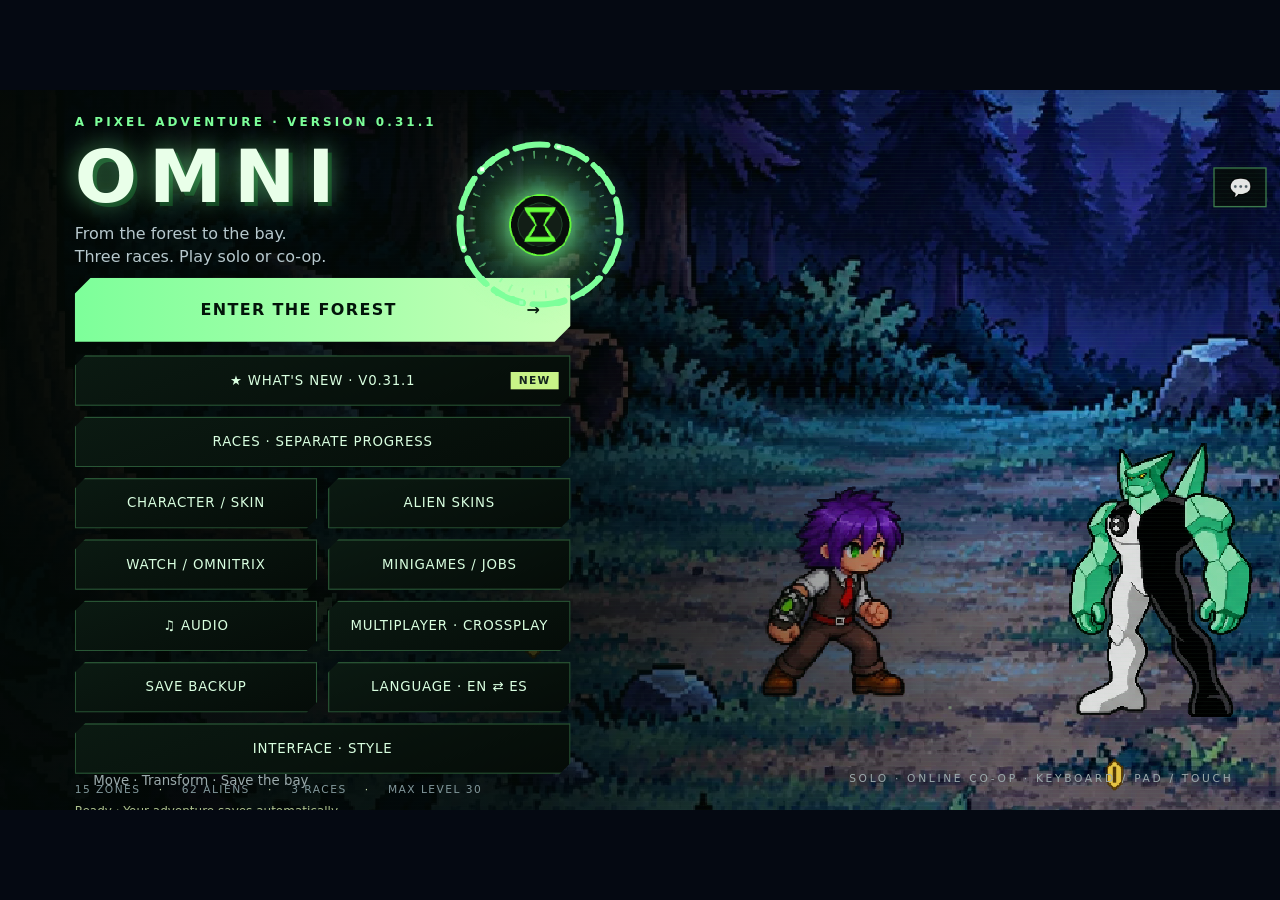
==== commit 3a7adc92: "OMNI v0.31.1 (build 67) Co-Authored-By: Claude Opus 5.5 <noreply@anthropic.com> Claude-Session: http" ====
--- a/index.html
+++ b/index.html
@@ -1,5 +1,5 @@
 <!doctype html>
-<html lang="es"><head><meta charset="utf-8"><meta name="viewport" content="width=device-width,initial-scale=1,maximum-scale=1,user-scalable=no,viewport-fit=cover"><meta name="theme-color" content="#0c1421"><title>OMNI</title><link rel="preconnect" href="https://fonts.googleapis.com"><link rel="stylesheet" href="https://fonts.googleapis.com/css2?family=Bangers&family=Share+Tech+Mono&display=swap"><link rel="icon" type="image/png" href="assets/logo-classic.png"><link rel="apple-touch-icon" href="assets/logo-classic.png"><script>window.OMNI_LOCAL_BUILD=66;</script><script>(function(){var R='https://omni-game.github.io/';window.OMNI_REMOTE=R;try{var apk=location.protocol==='file:'&&!window.__omniSingle,v=+localStorage.getItem('omni-remote')||0;if(apk&&v>(window.OMNI_LOCAL_BUILD||0)&&navigator.onLine!==false){document.write('<base href="'+R+'">');window.OMNI_REMOTE_ON=v;}}catch(e){}})();</script><link rel="stylesheet" href="style.css"><link rel="stylesheet" href="rhythm.css"><link rel="stylesheet" href="cooking.css"><link rel="stylesheet" href="ui.css"><link rel="stylesheet" href="watch.css"><link rel="stylesheet" href="tech.css"><link rel="stylesheet" href="themes.css"><link rel="stylesheet" href="extra.css"></head>
+<html lang="es"><head><meta charset="utf-8"><meta name="viewport" content="width=device-width,initial-scale=1,maximum-scale=1,user-scalable=no,viewport-fit=cover"><meta name="theme-color" content="#0c1421"><title>OMNI</title><link rel="preconnect" href="https://fonts.googleapis.com"><link rel="stylesheet" href="https://fonts.googleapis.com/css2?family=Bangers&family=Share+Tech+Mono&display=swap"><link rel="icon" type="image/png" href="assets/logo-classic.png"><link rel="apple-touch-icon" href="assets/logo-classic.png"><script>window.OMNI_LOCAL_BUILD=67;</script><script>(function(){var R='https://omni-game.github.io/';window.OMNI_REMOTE=R;try{var apk=location.protocol==='file:'&&!window.__omniSingle,v=+localStorage.getItem('omni-remote')||0;if(apk&&v>(window.OMNI_LOCAL_BUILD||0)&&navigator.onLine!==false){document.write('<base href="'+R+'">');window.OMNI_REMOTE_ON=v;}}catch(e){}})();</script><link rel="stylesheet" href="style.css"><link rel="stylesheet" href="rhythm.css"><link rel="stylesheet" href="cooking.css"><link rel="stylesheet" href="ui.css"><link rel="stylesheet" href="watch.css"><link rel="stylesheet" href="tech.css"><link rel="stylesheet" href="themes.css"><link rel="stylesheet" href="extra.css"></head>
 <body><main id="game"><canvas id="world" width="960" height="540"></canvas>
 <div id="hud" class="hidden">
  <section class="vitals panel"><div class="identity"><span id="form">HUMANO</span><b id="level">NV. 1</b></div><div class="bar hp"><i id="hpfill"></i><span id="hptext">100 / 100</span></div><div class="bar xp"><i id="xpfill"></i></div><small id="xptext">0 / 60 EXP</small></section>
@@ -12,7 +12,7 @@
  <button id="special" class="special hidden"></button><div id="dial" class="panel"><span id="dialname">HEATBLAST</span><button id="dialprev" aria-label="Alien anterior">◀</button><canvas id="dialportrait" width="52" height="52"></canvas><button id="dialnext" aria-label="Alien siguiente">▶</button><small id="dialmastery">MAESTRÍA 0%</small></div><div id="lawstatus" class="panel">KARMA 0 · SIN BÚSQUEDA</div><div id="shieldstatus" class="hidden"></div><button id="talk" class="talk hidden">◆ HABLAR</button>
  <button id="slide" class="slide-button hidden"><strong>DESLIZAR</strong><small>LISTO · F</small></button><button id="jump" class="jump-button">SALTAR · J</button><div id="fullpower" class="hidden"><span></span><i></i></div><div id="lanstatus" class="hidden"></div><button id="moreattacks" class="more-button">ATAQUES V–VI →</button><div id="attacks"><button data-skill="0" class="attack"><b>Ⅰ</b><span>PUÑO</span><small>LISTO</small></button><button data-skill="1" class="attack"><b>Ⅱ</b><span>RÁFAGA</span><small>M 15</small></button><button data-skill="2" class="attack"><b>Ⅲ</b><span>ANILLO</span><small>M 40</small></button><button data-skill="3" class="attack"><b>Ⅳ</b><span>METEORO</span><small>M 75</small></button></div>
 </div>
-<section id="menu" class="overlay"><div class="menu-content"><span class="eyebrow">UNA AVENTURA PIXEL · VERSIÓN 0.31</span><h1>OMNI</h1><p>Del bosque a la bahía.<br>Tres razas. Juega solo o en co-op.</p><button id="play" class="primary">ENTRAR AL BOSQUE <span>→</span></button><div class="menu-grid"><button id="racebtn" class="skin-menu-button wide">RAZAS · PROGRESOS SEPARADOS</button><button id="skins" class="skin-menu-button">PERSONAJE / SKIN</button><button id="alienskins" class="skin-menu-button">SKINS DE ALIENS</button><button id="oxbtn" class="skin-menu-button">RELOJ / OMNITRIX</button><button id="jobsbtn">MINIJUEGOS / TRABAJOS</button><button id="musicbtn" class="music-menu-button">♫ AUDIO</button><button id="lanbtn" class="music-menu-button">MULTIJUGADOR · CROSSPLAY</button><button id="backupbtn" class="music-menu-button">COPIA DE SEGURIDAD</button><button id="langbtn" class="music-menu-button">IDIOMA</button><button id="uibtn" class="music-menu-button wide">INTERFAZ · ESTILO</button></div><div class="menu-notes">15 ZONAS <em>·</em> 62 ALIENS <em>·</em> 3 RAZAS <em>·</em> NIVEL MÁX. 30</div><p id="loading">Preparando el bosque…</p></div><div class="menu-bottom">Mueve · Transfórmate · Salva la bahía <span>SOLO · CO-OP ONLINE · TECLADO / MANDO / TÁCTIL</span></div></section>
+<section id="menu" class="overlay"><div class="menu-content"><span class="eyebrow">UNA AVENTURA PIXEL · VERSIÓN 0.31.1</span><h1>OMNI</h1><p>Del bosque a la bahía.<br>Tres razas. Juega solo o en co-op.</p><button id="play" class="primary">ENTRAR AL BOSQUE <span>→</span></button><div class="menu-grid"><button id="racebtn" class="skin-menu-button wide">RAZAS · PROGRESOS SEPARADOS</button><button id="skins" class="skin-menu-button">PERSONAJE / SKIN</button><button id="alienskins" class="skin-menu-button">SKINS DE ALIENS</button><button id="oxbtn" class="skin-menu-button">RELOJ / OMNITRIX</button><button id="jobsbtn">MINIJUEGOS / TRABAJOS</button><button id="musicbtn" class="music-menu-button">♫ AUDIO</button><button id="lanbtn" class="music-menu-button">MULTIJUGADOR · CROSSPLAY</button><button id="backupbtn" class="music-menu-button">COPIA DE SEGURIDAD</button><button id="langbtn" class="music-menu-button">IDIOMA</button><button id="uibtn" class="music-menu-button wide">INTERFAZ · ESTILO</button></div><div class="menu-notes">15 ZONAS <em>·</em> 62 ALIENS <em>·</em> 3 RAZAS <em>·</em> NIVEL MÁX. 30</div><p id="loading">Preparando el bosque…</p></div><div class="menu-bottom">Mueve · Transfórmate · Salva la bahía <span>SOLO · CO-OP ONLINE · TECLADO / MANDO / TÁCTIL</span></div></section>
 <canvas id="watchsel" class="hidden" width="960" height="540"></canvas><canvas id="watchfx" class="hidden" width="960" height="540"></canvas><canvas id="storyfx" class="hidden" width="960" height="540"></canvas>
 <section id="modal" class="overlay hidden"><article class="dialog panel"><span id="dialogeyebrow" class="eyebrow"></span><h2 id="dialogtitle"></h2><div id="dialogbody"></div><div id="dialogbuttons"></div></article></section>
 <div id="rotate">↻<strong>Gira tu teléfono</strong><span>El bosque se juega en horizontal.</span></div>
--- a/themes.css
+++ b/themes.css
@@ -344,3 +344,17 @@
 .b5prog > div span { font-size: 11px; color: #c9d8cf; } .b5prog > div b { float: right; font-size: 11px; }
 #photobar .stkbox { display: inline-flex; gap: 4px; flex-wrap: wrap; margin: 0 8px; }
 #photobar .stkbox button { min-width: 32px; padding: 4px 6px; font-size: 14px; }
+/* ===================== 0.31.1 · mastery on the HUD, what's new ===================== */
+.vmast { margin-top: 5px; }
+.vmast span { display: block; font-size: 8px; letter-spacing: .8px; color: #ffd8a8; font-weight: 700; white-space: nowrap; overflow: hidden; text-overflow: ellipsis; }
+.vmastbar { height: 4px; margin-top: 3px; background: #070e17; border: 1px solid #ffffff12; overflow: hidden; }
+.vmastbar i { display: block; height: 100%; width: 0; background: #ffa556; transition: width .2s linear; }
+#game .vmast { display: none; }
+#game.hudlite .vmast { display: block; }
+#game.hudlite .vmast.hidden { display: none !important; }
+#wnbtn { position: relative; }
+#wnbtn i { display: none; position: absolute; right: 8px; top: 50%; transform: translateY(-50%); font-style: normal; font-size: 8px; font-weight: 800; letter-spacing: 1px; background: #c8f387; color: #14241e; padding: 2px 6px; }
+#wnbtn.fresh i { display: inline-block; }
+.dialog .wnhead { margin: 10px 0 4px; font-size: 10px !important; letter-spacing: 1.6px; font-weight: 800; color: #c9ff89 !important; }
+.dialog .wnlist { margin: 0 0 8px; padding-left: 18px; font-size: 12px; line-height: 1.6; color: #dbe8dd; }
+#game.hudlite.vmon #coins, #game.hudlite.vmon #treebtn { top: 108px !important; }
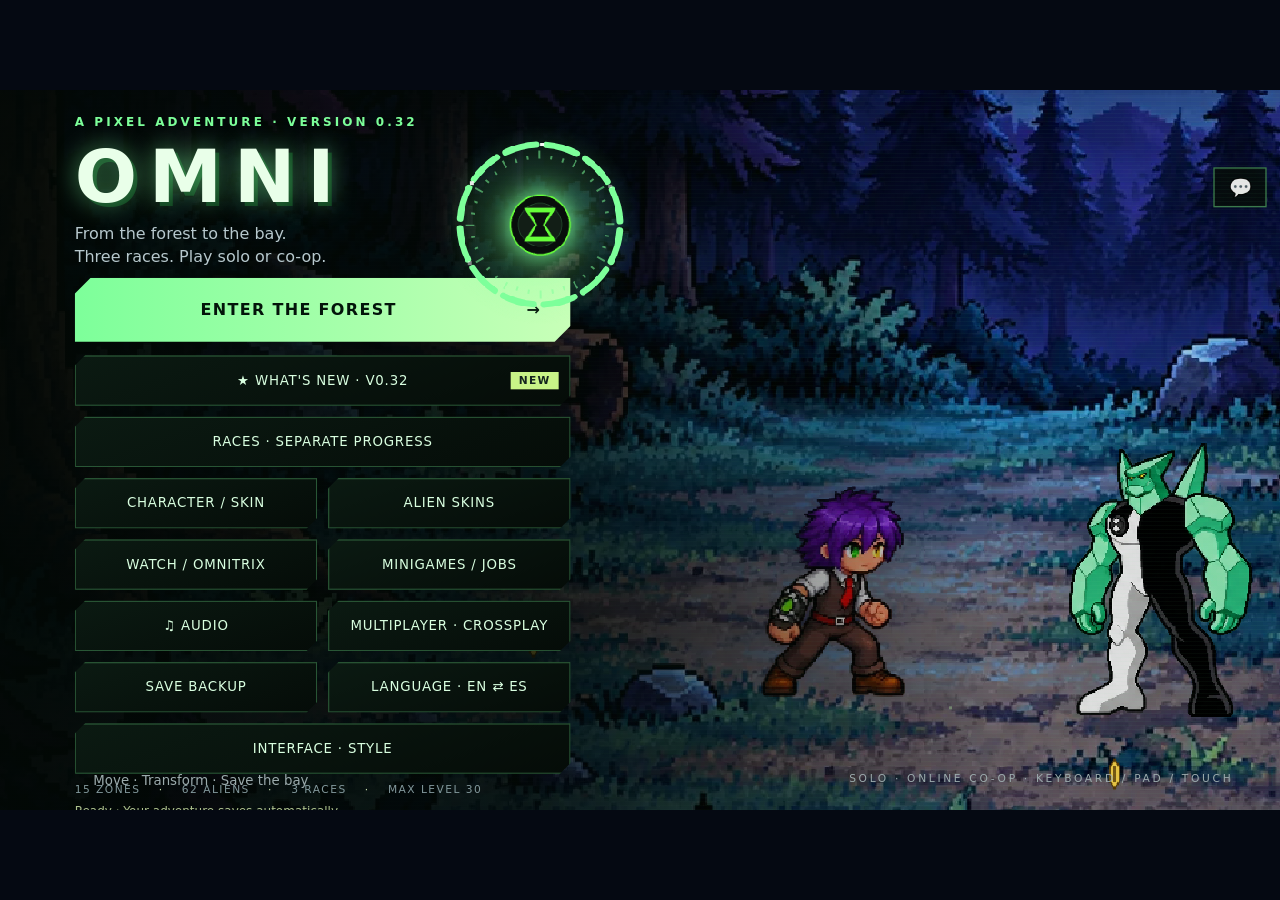
==== commit 1c580f8a: "OMNI v0.32 (build 68) Co-Authored-By: Claude Opus 5.5 <noreply@anthropic.com> Claude-Session: https:" ====
--- a/index.html
+++ b/index.html
@@ -1,5 +1,5 @@
 <!doctype html>
-<html lang="es"><head><meta charset="utf-8"><meta name="viewport" content="width=device-width,initial-scale=1,maximum-scale=1,user-scalable=no,viewport-fit=cover"><meta name="theme-color" content="#0c1421"><title>OMNI</title><link rel="preconnect" href="https://fonts.googleapis.com"><link rel="stylesheet" href="https://fonts.googleapis.com/css2?family=Bangers&family=Share+Tech+Mono&display=swap"><link rel="icon" type="image/png" href="assets/logo-classic.png"><link rel="apple-touch-icon" href="assets/logo-classic.png"><script>window.OMNI_LOCAL_BUILD=67;</script><script>(function(){var R='https://omni-game.github.io/';window.OMNI_REMOTE=R;try{var apk=location.protocol==='file:'&&!window.__omniSingle,v=+localStorage.getItem('omni-remote')||0;if(apk&&v>(window.OMNI_LOCAL_BUILD||0)&&navigator.onLine!==false){document.write('<base href="'+R+'">');window.OMNI_REMOTE_ON=v;}}catch(e){}})();</script><link rel="stylesheet" href="style.css"><link rel="stylesheet" href="rhythm.css"><link rel="stylesheet" href="cooking.css"><link rel="stylesheet" href="ui.css"><link rel="stylesheet" href="watch.css"><link rel="stylesheet" href="tech.css"><link rel="stylesheet" href="themes.css"><link rel="stylesheet" href="extra.css"></head>
+<html lang="es"><head><meta charset="utf-8"><meta name="viewport" content="width=device-width,initial-scale=1,maximum-scale=1,user-scalable=no,viewport-fit=cover"><meta name="theme-color" content="#0c1421"><title>OMNI</title><link rel="preconnect" href="https://fonts.googleapis.com"><link rel="stylesheet" href="https://fonts.googleapis.com/css2?family=Bangers&family=Share+Tech+Mono&display=swap"><link rel="icon" type="image/png" href="assets/logo-classic.png"><link rel="apple-touch-icon" href="assets/logo-classic.png"><script>window.OMNI_LOCAL_BUILD=68;</script><script>(function(){var R='https://omni-game.github.io/';window.OMNI_REMOTE=R;try{var apk=location.protocol==='file:'&&!window.__omniSingle,v=+localStorage.getItem('omni-remote')||0;if(apk&&v>(window.OMNI_LOCAL_BUILD||0)&&navigator.onLine!==false){document.write('<base href="'+R+'">');window.OMNI_REMOTE_ON=v;}}catch(e){}})();</script><link rel="stylesheet" href="style.css"><link rel="stylesheet" href="rhythm.css"><link rel="stylesheet" href="cooking.css"><link rel="stylesheet" href="ui.css"><link rel="stylesheet" href="watch.css"><link rel="stylesheet" href="tech.css"><link rel="stylesheet" href="themes.css"><link rel="stylesheet" href="extra.css"></head>
 <body><main id="game"><canvas id="world" width="960" height="540"></canvas>
 <div id="hud" class="hidden">
  <section class="vitals panel"><div class="identity"><span id="form">HUMANO</span><b id="level">NV. 1</b></div><div class="bar hp"><i id="hpfill"></i><span id="hptext">100 / 100</span></div><div class="bar xp"><i id="xpfill"></i></div><small id="xptext">0 / 60 EXP</small></section>
@@ -12,7 +12,7 @@
  <button id="special" class="special hidden"></button><div id="dial" class="panel"><span id="dialname">HEATBLAST</span><button id="dialprev" aria-label="Alien anterior">◀</button><canvas id="dialportrait" width="52" height="52"></canvas><button id="dialnext" aria-label="Alien siguiente">▶</button><small id="dialmastery">MAESTRÍA 0%</small></div><div id="lawstatus" class="panel">KARMA 0 · SIN BÚSQUEDA</div><div id="shieldstatus" class="hidden"></div><button id="talk" class="talk hidden">◆ HABLAR</button>
  <button id="slide" class="slide-button hidden"><strong>DESLIZAR</strong><small>LISTO · F</small></button><button id="jump" class="jump-button">SALTAR · J</button><div id="fullpower" class="hidden"><span></span><i></i></div><div id="lanstatus" class="hidden"></div><button id="moreattacks" class="more-button">ATAQUES V–VI →</button><div id="attacks"><button data-skill="0" class="attack"><b>Ⅰ</b><span>PUÑO</span><small>LISTO</small></button><button data-skill="1" class="attack"><b>Ⅱ</b><span>RÁFAGA</span><small>M 15</small></button><button data-skill="2" class="attack"><b>Ⅲ</b><span>ANILLO</span><small>M 40</small></button><button data-skill="3" class="attack"><b>Ⅳ</b><span>METEORO</span><small>M 75</small></button></div>
 </div>
-<section id="menu" class="overlay"><div class="menu-content"><span class="eyebrow">UNA AVENTURA PIXEL · VERSIÓN 0.31.1</span><h1>OMNI</h1><p>Del bosque a la bahía.<br>Tres razas. Juega solo o en co-op.</p><button id="play" class="primary">ENTRAR AL BOSQUE <span>→</span></button><div class="menu-grid"><button id="racebtn" class="skin-menu-button wide">RAZAS · PROGRESOS SEPARADOS</button><button id="skins" class="skin-menu-button">PERSONAJE / SKIN</button><button id="alienskins" class="skin-menu-button">SKINS DE ALIENS</button><button id="oxbtn" class="skin-menu-button">RELOJ / OMNITRIX</button><button id="jobsbtn">MINIJUEGOS / TRABAJOS</button><button id="musicbtn" class="music-menu-button">♫ AUDIO</button><button id="lanbtn" class="music-menu-button">MULTIJUGADOR · CROSSPLAY</button><button id="backupbtn" class="music-menu-button">COPIA DE SEGURIDAD</button><button id="langbtn" class="music-menu-button">IDIOMA</button><button id="uibtn" class="music-menu-button wide">INTERFAZ · ESTILO</button></div><div class="menu-notes">15 ZONAS <em>·</em> 62 ALIENS <em>·</em> 3 RAZAS <em>·</em> NIVEL MÁX. 30</div><p id="loading">Preparando el bosque…</p></div><div class="menu-bottom">Mueve · Transfórmate · Salva la bahía <span>SOLO · CO-OP ONLINE · TECLADO / MANDO / TÁCTIL</span></div></section>
+<section id="menu" class="overlay"><div class="menu-content"><span class="eyebrow">UNA AVENTURA PIXEL · VERSIÓN 0.32</span><h1>OMNI</h1><p>Del bosque a la bahía.<br>Tres razas. Juega solo o en co-op.</p><button id="play" class="primary">ENTRAR AL BOSQUE <span>→</span></button><div class="menu-grid"><button id="racebtn" class="skin-menu-button wide">RAZAS · PROGRESOS SEPARADOS</button><button id="skins" class="skin-menu-button">PERSONAJE / SKIN</button><button id="alienskins" class="skin-menu-button">SKINS DE ALIENS</button><button id="oxbtn" class="skin-menu-button">RELOJ / OMNITRIX</button><button id="jobsbtn">MINIJUEGOS / TRABAJOS</button><button id="musicbtn" class="music-menu-button">♫ AUDIO</button><button id="lanbtn" class="music-menu-button">MULTIJUGADOR · CROSSPLAY</button><button id="backupbtn" class="music-menu-button">COPIA DE SEGURIDAD</button><button id="langbtn" class="music-menu-button">IDIOMA</button><button id="uibtn" class="music-menu-button wide">INTERFAZ · ESTILO</button></div><div class="menu-notes">15 ZONAS <em>·</em> 62 ALIENS <em>·</em> 3 RAZAS <em>·</em> NIVEL MÁX. 30</div><p id="loading">Preparando el bosque…</p></div><div class="menu-bottom">Mueve · Transfórmate · Salva la bahía <span>SOLO · CO-OP ONLINE · TECLADO / MANDO / TÁCTIL</span></div></section>
 <canvas id="watchsel" class="hidden" width="960" height="540"></canvas><canvas id="watchfx" class="hidden" width="960" height="540"></canvas><canvas id="storyfx" class="hidden" width="960" height="540"></canvas>
 <section id="modal" class="overlay hidden"><article class="dialog panel"><span id="dialogeyebrow" class="eyebrow"></span><h2 id="dialogtitle"></h2><div id="dialogbody"></div><div id="dialogbuttons"></div></article></section>
 <div id="rotate">↻<strong>Gira tu teléfono</strong><span>El bosque se juega en horizontal.</span></div>
--- a/themes.css
+++ b/themes.css
@@ -358,3 +358,25 @@
 .dialog .wnhead { margin: 10px 0 4px; font-size: 10px !important; letter-spacing: 1.6px; font-weight: 800; color: #c9ff89 !important; }
 .dialog .wnlist { margin: 0 0 8px; padding-left: 18px; font-size: 12px; line-height: 1.6; color: #dbe8dd; }
 #game.hudlite.vmon #coins, #game.hudlite.vmon #treebtn { top: 108px !important; }
+/* ===================== 0.32 · batch 6 ===================== */
+.dialog .mlog { display: grid; gap: 8px; margin: 6px 0 10px; }
+.dialog .mlog > div { display: grid; grid-template-columns: 1fr auto; gap: 2px 12px; align-items: center; padding: 8px 10px; background: #0a1a14cc; border: 1px solid #6a838244; border-left: 3px solid #6a8382; }
+.dialog .mlog > div.on { border-left-color: #c9ff89; background: #12281acc; }
+.dialog .mlog small { grid-column: 1; font-size: 8px; letter-spacing: 1.4px; color: #9fd3a0; font-weight: 800; }
+.dialog .mlog b { grid-column: 1; font-size: 13px; color: #f0ffe6; }
+.dialog .mlog span { grid-column: 1; font-size: 11px; color: #b9c9c9; line-height: 1.4; }
+.dialog .mlog span em { font-style: normal; color: #c9ff89; }
+.dialog .mlog .pbtn { grid-column: 2; grid-row: 1 / span 3; padding: 8px 12px; font-size: 10px; }
+.dialog .stgrid { display: grid; grid-template-columns: 1fr 1fr; gap: 6px 14px; }
+.dialog .stgrid > div { display: flex; justify-content: space-between; gap: 10px; padding: 6px 0; border-bottom: 1px solid #6a838233; font-size: 12px; color: #b9c9c9; }
+.dialog .stgrid b { color: #f0ffe6; text-align: right; font-variant-numeric: tabular-nums; }
+.dialog .mtlegend { display: grid; grid-template-columns: 1fr 1fr; gap: 4px 12px; margin-bottom: 10px; font-size: 10px; color: #b9c9c9; }
+.dialog .mtlegend b { color: #ffd8a8; }
+.dialog .mtlist { display: grid; grid-template-columns: 1fr 1fr; gap: 8px 14px; }
+.dialog .mtlist > div { display: grid; grid-template-columns: 1fr auto auto; gap: 2px 8px; align-items: center; font-size: 11px; color: #dbe8dd; }
+.dialog .mtlist .b5bar { grid-column: 1 / -1; }
+.dialog .mtlist b { color: #ffd8a8; font-variant-numeric: tabular-nums; }
+.mtdots { display: inline-flex; gap: 3px; }
+.mtdots u { display: block; width: 7px; height: 7px; border-radius: 50%; border: 1px solid #ffd8a8; text-decoration: none; }
+.mtdots u.on { background: #ffd8a8; }
+.dialog .medal { margin-top: 8px; }
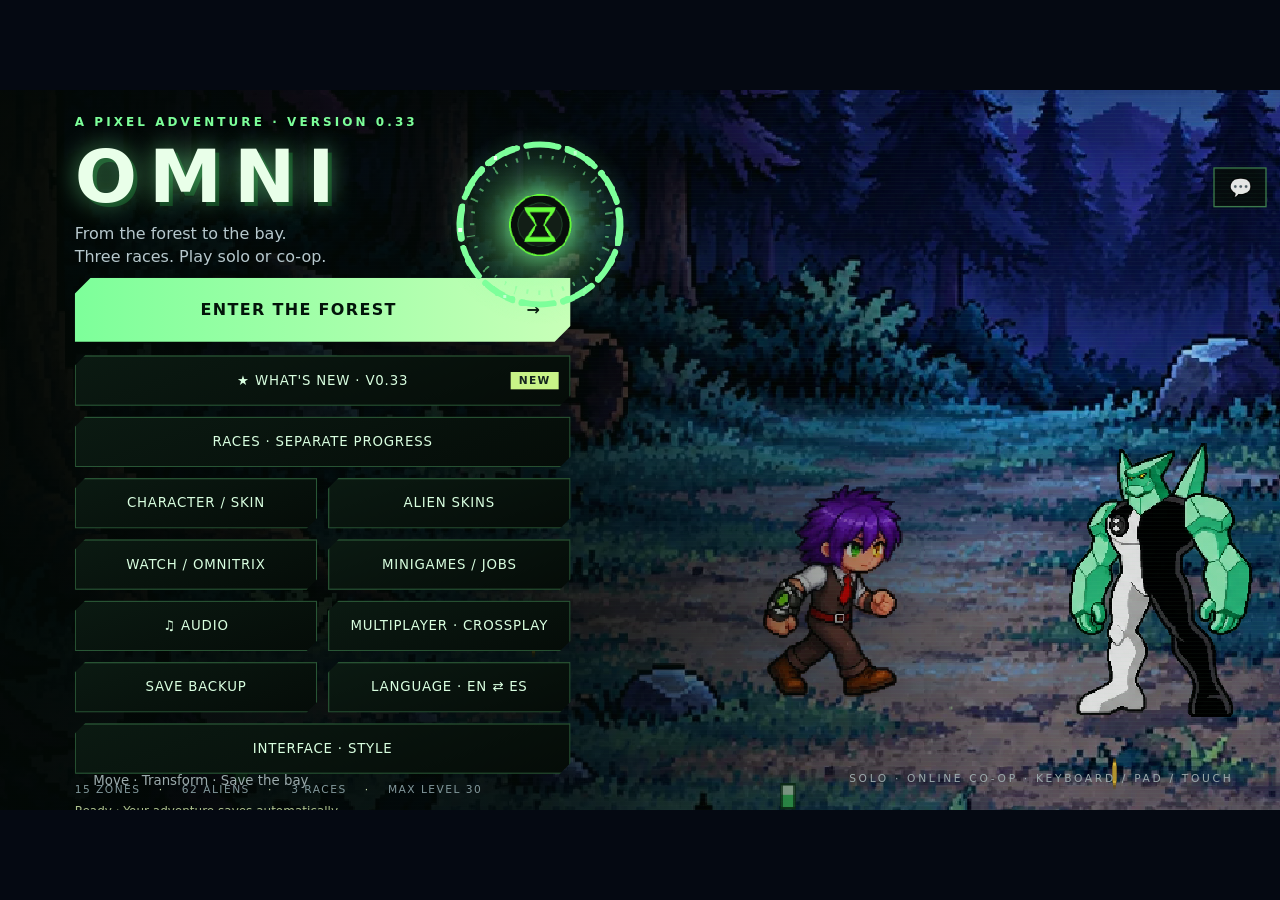
==== commit 52e7f316: "OMNI v0.33 (build 69) Co-Authored-By: Claude Opus 5.5 <noreply@anthropic.com> Claude-Session: https:" ====
--- a/index.html
+++ b/index.html
@@ -1,5 +1,5 @@
 <!doctype html>
-<html lang="es"><head><meta charset="utf-8"><meta name="viewport" content="width=device-width,initial-scale=1,maximum-scale=1,user-scalable=no,viewport-fit=cover"><meta name="theme-color" content="#0c1421"><title>OMNI</title><link rel="preconnect" href="https://fonts.googleapis.com"><link rel="stylesheet" href="https://fonts.googleapis.com/css2?family=Bangers&family=Share+Tech+Mono&display=swap"><link rel="icon" type="image/png" href="assets/logo-classic.png"><link rel="apple-touch-icon" href="assets/logo-classic.png"><script>window.OMNI_LOCAL_BUILD=68;</script><script>(function(){var R='https://omni-game.github.io/';window.OMNI_REMOTE=R;try{var apk=location.protocol==='file:'&&!window.__omniSingle,v=+localStorage.getItem('omni-remote')||0;if(apk&&v>(window.OMNI_LOCAL_BUILD||0)&&navigator.onLine!==false){document.write('<base href="'+R+'">');window.OMNI_REMOTE_ON=v;}}catch(e){}})();</script><link rel="stylesheet" href="style.css"><link rel="stylesheet" href="rhythm.css"><link rel="stylesheet" href="cooking.css"><link rel="stylesheet" href="ui.css"><link rel="stylesheet" href="watch.css"><link rel="stylesheet" href="tech.css"><link rel="stylesheet" href="themes.css"><link rel="stylesheet" href="extra.css"></head>
+<html lang="es"><head><meta charset="utf-8"><meta name="viewport" content="width=device-width,initial-scale=1,maximum-scale=1,user-scalable=no,viewport-fit=cover"><meta name="theme-color" content="#0c1421"><title>OMNI</title><link rel="preconnect" href="https://fonts.googleapis.com"><link rel="stylesheet" href="https://fonts.googleapis.com/css2?family=Bangers&family=Share+Tech+Mono&display=swap"><link rel="icon" type="image/png" href="assets/logo-classic.png"><link rel="apple-touch-icon" href="assets/logo-classic.png"><script>window.OMNI_LOCAL_BUILD=69;</script><script>(function(){var R='https://omni-game.github.io/';window.OMNI_REMOTE=R;try{var apk=location.protocol==='file:'&&!window.__omniSingle,v=+localStorage.getItem('omni-remote')||0;if(apk&&v>(window.OMNI_LOCAL_BUILD||0)&&navigator.onLine!==false){document.write('<base href="'+R+'">');window.OMNI_REMOTE_ON=v;}}catch(e){}})();</script><link rel="stylesheet" href="style.css"><link rel="stylesheet" href="rhythm.css"><link rel="stylesheet" href="cooking.css"><link rel="stylesheet" href="ui.css"><link rel="stylesheet" href="watch.css"><link rel="stylesheet" href="tech.css"><link rel="stylesheet" href="themes.css"><link rel="stylesheet" href="extra.css"></head>
 <body><main id="game"><canvas id="world" width="960" height="540"></canvas>
 <div id="hud" class="hidden">
  <section class="vitals panel"><div class="identity"><span id="form">HUMANO</span><b id="level">NV. 1</b></div><div class="bar hp"><i id="hpfill"></i><span id="hptext">100 / 100</span></div><div class="bar xp"><i id="xpfill"></i></div><small id="xptext">0 / 60 EXP</small></section>
@@ -12,7 +12,7 @@
  <button id="special" class="special hidden"></button><div id="dial" class="panel"><span id="dialname">HEATBLAST</span><button id="dialprev" aria-label="Alien anterior">◀</button><canvas id="dialportrait" width="52" height="52"></canvas><button id="dialnext" aria-label="Alien siguiente">▶</button><small id="dialmastery">MAESTRÍA 0%</small></div><div id="lawstatus" class="panel">KARMA 0 · SIN BÚSQUEDA</div><div id="shieldstatus" class="hidden"></div><button id="talk" class="talk hidden">◆ HABLAR</button>
  <button id="slide" class="slide-button hidden"><strong>DESLIZAR</strong><small>LISTO · F</small></button><button id="jump" class="jump-button">SALTAR · J</button><div id="fullpower" class="hidden"><span></span><i></i></div><div id="lanstatus" class="hidden"></div><button id="moreattacks" class="more-button">ATAQUES V–VI →</button><div id="attacks"><button data-skill="0" class="attack"><b>Ⅰ</b><span>PUÑO</span><small>LISTO</small></button><button data-skill="1" class="attack"><b>Ⅱ</b><span>RÁFAGA</span><small>M 15</small></button><button data-skill="2" class="attack"><b>Ⅲ</b><span>ANILLO</span><small>M 40</small></button><button data-skill="3" class="attack"><b>Ⅳ</b><span>METEORO</span><small>M 75</small></button></div>
 </div>
-<section id="menu" class="overlay"><div class="menu-content"><span class="eyebrow">UNA AVENTURA PIXEL · VERSIÓN 0.32</span><h1>OMNI</h1><p>Del bosque a la bahía.<br>Tres razas. Juega solo o en co-op.</p><button id="play" class="primary">ENTRAR AL BOSQUE <span>→</span></button><div class="menu-grid"><button id="racebtn" class="skin-menu-button wide">RAZAS · PROGRESOS SEPARADOS</button><button id="skins" class="skin-menu-button">PERSONAJE / SKIN</button><button id="alienskins" class="skin-menu-button">SKINS DE ALIENS</button><button id="oxbtn" class="skin-menu-button">RELOJ / OMNITRIX</button><button id="jobsbtn">MINIJUEGOS / TRABAJOS</button><button id="musicbtn" class="music-menu-button">♫ AUDIO</button><button id="lanbtn" class="music-menu-button">MULTIJUGADOR · CROSSPLAY</button><button id="backupbtn" class="music-menu-button">COPIA DE SEGURIDAD</button><button id="langbtn" class="music-menu-button">IDIOMA</button><button id="uibtn" class="music-menu-button wide">INTERFAZ · ESTILO</button></div><div class="menu-notes">15 ZONAS <em>·</em> 62 ALIENS <em>·</em> 3 RAZAS <em>·</em> NIVEL MÁX. 30</div><p id="loading">Preparando el bosque…</p></div><div class="menu-bottom">Mueve · Transfórmate · Salva la bahía <span>SOLO · CO-OP ONLINE · TECLADO / MANDO / TÁCTIL</span></div></section>
+<section id="menu" class="overlay"><div class="menu-content"><span class="eyebrow">UNA AVENTURA PIXEL · VERSIÓN 0.33</span><h1>OMNI</h1><p>Del bosque a la bahía.<br>Tres razas. Juega solo o en co-op.</p><button id="play" class="primary">ENTRAR AL BOSQUE <span>→</span></button><div class="menu-grid"><button id="racebtn" class="skin-menu-button wide">RAZAS · PROGRESOS SEPARADOS</button><button id="skins" class="skin-menu-button">PERSONAJE / SKIN</button><button id="alienskins" class="skin-menu-button">SKINS DE ALIENS</button><button id="oxbtn" class="skin-menu-button">RELOJ / OMNITRIX</button><button id="jobsbtn">MINIJUEGOS / TRABAJOS</button><button id="musicbtn" class="music-menu-button">♫ AUDIO</button><button id="lanbtn" class="music-menu-button">MULTIJUGADOR · CROSSPLAY</button><button id="backupbtn" class="music-menu-button">COPIA DE SEGURIDAD</button><button id="langbtn" class="music-menu-button">IDIOMA</button><button id="uibtn" class="music-menu-button wide">INTERFAZ · ESTILO</button></div><div class="menu-notes">15 ZONAS <em>·</em> 62 ALIENS <em>·</em> 3 RAZAS <em>·</em> NIVEL MÁX. 30</div><p id="loading">Preparando el bosque…</p></div><div class="menu-bottom">Mueve · Transfórmate · Salva la bahía <span>SOLO · CO-OP ONLINE · TECLADO / MANDO / TÁCTIL</span></div></section>
 <canvas id="watchsel" class="hidden" width="960" height="540"></canvas><canvas id="watchfx" class="hidden" width="960" height="540"></canvas><canvas id="storyfx" class="hidden" width="960" height="540"></canvas>
 <section id="modal" class="overlay hidden"><article class="dialog panel"><span id="dialogeyebrow" class="eyebrow"></span><h2 id="dialogtitle"></h2><div id="dialogbody"></div><div id="dialogbuttons"></div></article></section>
 <div id="rotate">↻<strong>Gira tu teléfono</strong><span>El bosque se juega en horizontal.</span></div>
--- a/themes.css
+++ b/themes.css
@@ -380,3 +380,21 @@
 .mtdots u { display: block; width: 7px; height: 7px; border-radius: 50%; border: 1px solid #ffd8a8; text-decoration: none; }
 .mtdots u.on { background: #ffd8a8; }
 .dialog .medal { margin-top: 8px; }
+/* ===================== 0.33 · batch 7 ===================== */
+#fishing, #replayv { position: absolute; inset: 0; z-index: 420; display: flex; align-items: center; justify-content: center; background: rgba(0, 0, 0, .78); }
+#fishing .arcbox, #replayv .arcbox { display: flex; flex-direction: column; align-items: center; gap: 8px; padding: 14px; background: #050c08; border: 2px solid var(--ox, #7dff9a); }
+#fishing .arcbox b, #replayv .arcbox b { letter-spacing: 3px; color: var(--ox, #7dff9a); }
+#fishing canvas { width: 520px; height: 320px; touch-action: none; }
+#replayv canvas { width: 576px; height: 324px; image-rendering: auto; }
+#replayv input[type=range] { width: 576px; }
+#fishing small { font-size: 11px; color: #d8e8e0; max-width: 520px; text-align: center; min-height: 28px; }
+.fishbtns { display: flex; gap: 8px; flex-wrap: wrap; justify-content: center; }
+.fishbtns button { padding: 8px 16px; font-weight: 800; background: #283947; color: #dfe; font-size: 11px; }
+.fishbtns button.main { background: #c6ed92; color: #17251d; }
+@media (max-height: 420px) { #fishing canvas { width: 420px; height: 258px; } #replayv canvas, #replayv input[type=range] { width: 460px; height: auto; } }
+.dialog .basegrid { display: grid; grid-template-columns: 1fr 1fr; gap: 10px; }
+.dialog .basecard { padding: 10px 12px; background: #0a1a14cc; border: 1px solid #6a838244; border-top: 3px solid #c9ff89; display: flex; flex-direction: column; gap: 6px; }
+.dialog .basecard h4 { margin: 0; font-size: 12px; letter-spacing: 1.2px; color: #c9ff89; }
+.dialog .basecard p { margin: 0; font-size: 11px; line-height: 1.4; }
+.dialog .basecard .pbtn { align-self: flex-start; padding: 7px 12px; font-size: 10px; }
+.codex .cx.sel { outline: 2px solid #ffd84a; outline-offset: -2px; }
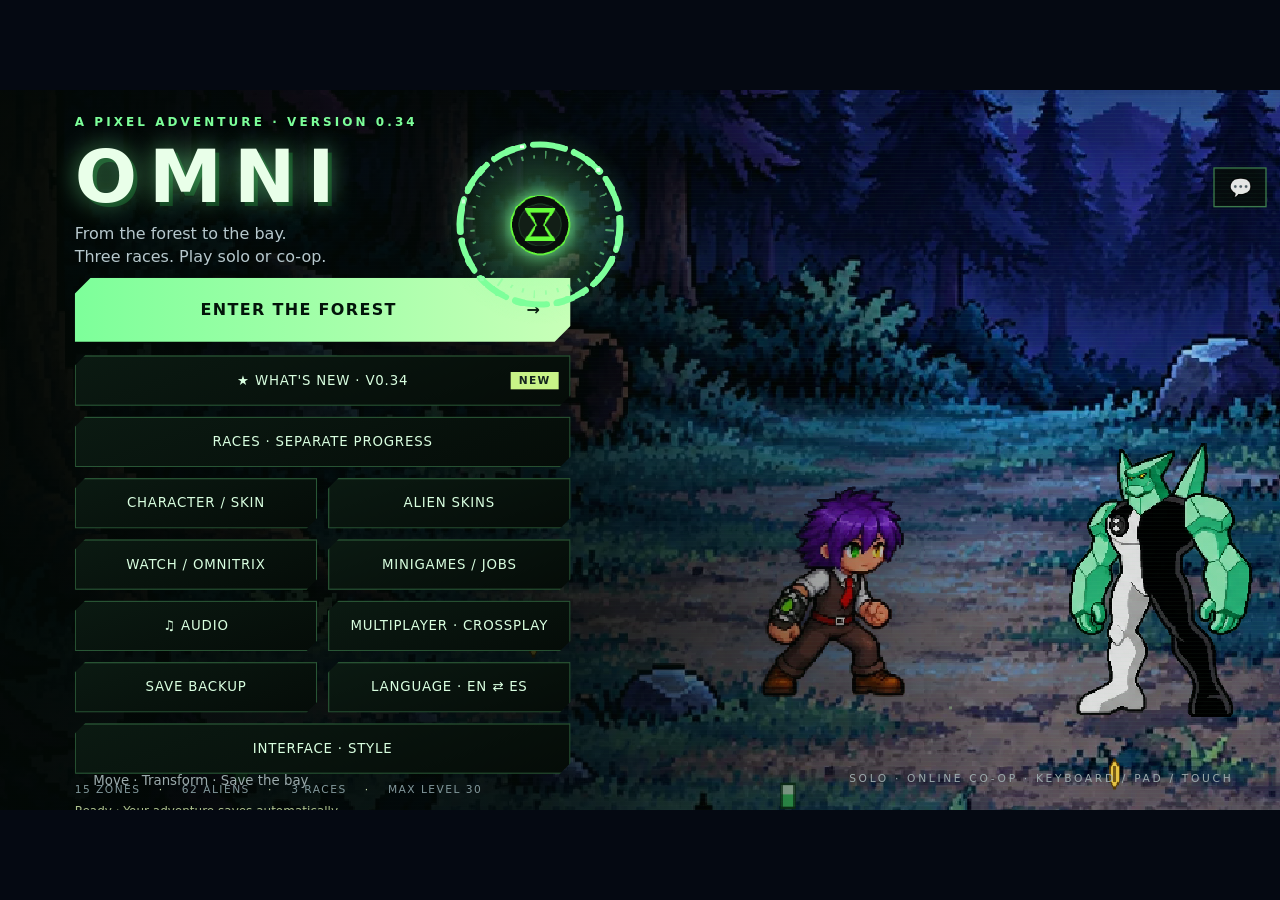
==== commit 807c82b4: "OMNI v0.34 (build 70) Co-Authored-By: Claude Opus 5.5 <noreply@anthropic.com> Claude-Session: https:" ====
--- a/index.html
+++ b/index.html
@@ -1,5 +1,5 @@
 <!doctype html>
-<html lang="es"><head><meta charset="utf-8"><meta name="viewport" content="width=device-width,initial-scale=1,maximum-scale=1,user-scalable=no,viewport-fit=cover"><meta name="theme-color" content="#0c1421"><title>OMNI</title><link rel="preconnect" href="https://fonts.googleapis.com"><link rel="stylesheet" href="https://fonts.googleapis.com/css2?family=Bangers&family=Share+Tech+Mono&display=swap"><link rel="icon" type="image/png" href="assets/logo-classic.png"><link rel="apple-touch-icon" href="assets/logo-classic.png"><script>window.OMNI_LOCAL_BUILD=69;</script><script>(function(){var R='https://omni-game.github.io/';window.OMNI_REMOTE=R;try{var apk=location.protocol==='file:'&&!window.__omniSingle,v=+localStorage.getItem('omni-remote')||0;if(apk&&v>(window.OMNI_LOCAL_BUILD||0)&&navigator.onLine!==false){document.write('<base href="'+R+'">');window.OMNI_REMOTE_ON=v;}}catch(e){}})();</script><link rel="stylesheet" href="style.css"><link rel="stylesheet" href="rhythm.css"><link rel="stylesheet" href="cooking.css"><link rel="stylesheet" href="ui.css"><link rel="stylesheet" href="watch.css"><link rel="stylesheet" href="tech.css"><link rel="stylesheet" href="themes.css"><link rel="stylesheet" href="extra.css"></head>
+<html lang="es"><head><meta charset="utf-8"><meta name="viewport" content="width=device-width,initial-scale=1,maximum-scale=1,user-scalable=no,viewport-fit=cover"><meta name="theme-color" content="#0c1421"><title>OMNI</title><link rel="preconnect" href="https://fonts.googleapis.com"><link rel="stylesheet" href="https://fonts.googleapis.com/css2?family=Bangers&family=Share+Tech+Mono&display=swap"><link rel="icon" type="image/png" href="assets/logo-classic.png"><link rel="apple-touch-icon" href="assets/logo-classic.png"><script>window.OMNI_LOCAL_BUILD=70;</script><script>(function(){var R='https://omni-game.github.io/';window.OMNI_REMOTE=R;try{var apk=location.protocol==='file:'&&!window.__omniSingle,v=+localStorage.getItem('omni-remote')||0;if(apk&&v>(window.OMNI_LOCAL_BUILD||0)&&navigator.onLine!==false){document.write('<base href="'+R+'">');window.OMNI_REMOTE_ON=v;}}catch(e){}})();</script><link rel="stylesheet" href="style.css"><link rel="stylesheet" href="rhythm.css"><link rel="stylesheet" href="cooking.css"><link rel="stylesheet" href="ui.css"><link rel="stylesheet" href="watch.css"><link rel="stylesheet" href="tech.css"><link rel="stylesheet" href="themes.css"><link rel="stylesheet" href="extra.css"></head>
 <body><main id="game"><canvas id="world" width="960" height="540"></canvas>
 <div id="hud" class="hidden">
  <section class="vitals panel"><div class="identity"><span id="form">HUMANO</span><b id="level">NV. 1</b></div><div class="bar hp"><i id="hpfill"></i><span id="hptext">100 / 100</span></div><div class="bar xp"><i id="xpfill"></i></div><small id="xptext">0 / 60 EXP</small></section>
@@ -12,7 +12,7 @@
  <button id="special" class="special hidden"></button><div id="dial" class="panel"><span id="dialname">HEATBLAST</span><button id="dialprev" aria-label="Alien anterior">◀</button><canvas id="dialportrait" width="52" height="52"></canvas><button id="dialnext" aria-label="Alien siguiente">▶</button><small id="dialmastery">MAESTRÍA 0%</small></div><div id="lawstatus" class="panel">KARMA 0 · SIN BÚSQUEDA</div><div id="shieldstatus" class="hidden"></div><button id="talk" class="talk hidden">◆ HABLAR</button>
  <button id="slide" class="slide-button hidden"><strong>DESLIZAR</strong><small>LISTO · F</small></button><button id="jump" class="jump-button">SALTAR · J</button><div id="fullpower" class="hidden"><span></span><i></i></div><div id="lanstatus" class="hidden"></div><button id="moreattacks" class="more-button">ATAQUES V–VI →</button><div id="attacks"><button data-skill="0" class="attack"><b>Ⅰ</b><span>PUÑO</span><small>LISTO</small></button><button data-skill="1" class="attack"><b>Ⅱ</b><span>RÁFAGA</span><small>M 15</small></button><button data-skill="2" class="attack"><b>Ⅲ</b><span>ANILLO</span><small>M 40</small></button><button data-skill="3" class="attack"><b>Ⅳ</b><span>METEORO</span><small>M 75</small></button></div>
 </div>
-<section id="menu" class="overlay"><div class="menu-content"><span class="eyebrow">UNA AVENTURA PIXEL · VERSIÓN 0.33</span><h1>OMNI</h1><p>Del bosque a la bahía.<br>Tres razas. Juega solo o en co-op.</p><button id="play" class="primary">ENTRAR AL BOSQUE <span>→</span></button><div class="menu-grid"><button id="racebtn" class="skin-menu-button wide">RAZAS · PROGRESOS SEPARADOS</button><button id="skins" class="skin-menu-button">PERSONAJE / SKIN</button><button id="alienskins" class="skin-menu-button">SKINS DE ALIENS</button><button id="oxbtn" class="skin-menu-button">RELOJ / OMNITRIX</button><button id="jobsbtn">MINIJUEGOS / TRABAJOS</button><button id="musicbtn" class="music-menu-button">♫ AUDIO</button><button id="lanbtn" class="music-menu-button">MULTIJUGADOR · CROSSPLAY</button><button id="backupbtn" class="music-menu-button">COPIA DE SEGURIDAD</button><button id="langbtn" class="music-menu-button">IDIOMA</button><button id="uibtn" class="music-menu-button wide">INTERFAZ · ESTILO</button></div><div class="menu-notes">15 ZONAS <em>·</em> 62 ALIENS <em>·</em> 3 RAZAS <em>·</em> NIVEL MÁX. 30</div><p id="loading">Preparando el bosque…</p></div><div class="menu-bottom">Mueve · Transfórmate · Salva la bahía <span>SOLO · CO-OP ONLINE · TECLADO / MANDO / TÁCTIL</span></div></section>
+<section id="menu" class="overlay"><div class="menu-content"><span class="eyebrow">UNA AVENTURA PIXEL · VERSIÓN 0.34</span><h1>OMNI</h1><p>Del bosque a la bahía.<br>Tres razas. Juega solo o en co-op.</p><button id="play" class="primary">ENTRAR AL BOSQUE <span>→</span></button><div class="menu-grid"><button id="racebtn" class="skin-menu-button wide">RAZAS · PROGRESOS SEPARADOS</button><button id="skins" class="skin-menu-button">PERSONAJE / SKIN</button><button id="alienskins" class="skin-menu-button">SKINS DE ALIENS</button><button id="oxbtn" class="skin-menu-button">RELOJ / OMNITRIX</button><button id="jobsbtn">MINIJUEGOS / TRABAJOS</button><button id="musicbtn" class="music-menu-button">♫ AUDIO</button><button id="lanbtn" class="music-menu-button">MULTIJUGADOR · CROSSPLAY</button><button id="backupbtn" class="music-menu-button">COPIA DE SEGURIDAD</button><button id="langbtn" class="music-menu-button">IDIOMA</button><button id="uibtn" class="music-menu-button wide">INTERFAZ · ESTILO</button></div><div class="menu-notes">15 ZONAS <em>·</em> 62 ALIENS <em>·</em> 3 RAZAS <em>·</em> NIVEL MÁX. 30</div><p id="loading">Preparando el bosque…</p></div><div class="menu-bottom">Mueve · Transfórmate · Salva la bahía <span>SOLO · CO-OP ONLINE · TECLADO / MANDO / TÁCTIL</span></div></section>
 <canvas id="watchsel" class="hidden" width="960" height="540"></canvas><canvas id="watchfx" class="hidden" width="960" height="540"></canvas><canvas id="storyfx" class="hidden" width="960" height="540"></canvas>
 <section id="modal" class="overlay hidden"><article class="dialog panel"><span id="dialogeyebrow" class="eyebrow"></span><h2 id="dialogtitle"></h2><div id="dialogbody"></div><div id="dialogbuttons"></div></article></section>
 <div id="rotate">↻<strong>Gira tu teléfono</strong><span>El bosque se juega en horizontal.</span></div>
--- a/themes.css
+++ b/themes.css
@@ -398,3 +398,11 @@
 .dialog .basecard p { margin: 0; font-size: 11px; line-height: 1.4; }
 .dialog .basecard .pbtn { align-self: flex-start; padding: 7px 12px; font-size: 10px; }
 .codex .cx.sel { outline: 2px solid #ffd84a; outline-offset: -2px; }
+/* ===================== 0.34 · batch 8 ===================== */
+#credits { position: absolute; inset: 0; z-index: 900; background: #020605; overflow: hidden; display: flex; justify-content: center; }
+#credits .crroll { position: absolute; top: 100%; width: min(640px, 92%); text-align: center; animation: crroll 42s linear forwards; display: flex; flex-direction: column; gap: 22px; }
+#credits .crroll small { display: block; font-size: 10px; letter-spacing: 3px; color: #7dff9a; margin-bottom: 6px; }
+#credits .crroll b { display: block; font-size: 18px; color: #e8ffd0; line-height: 1.4; }
+#credits .crroll b.big { font-size: 72px; letter-spacing: 14px; color: #c9ff89; text-shadow: 0 0 24px #7dff9a66; }
+#credits #crskip { position: absolute; right: 18px; bottom: 16px; padding: 8px 16px; background: #283947; color: #dfe; font-weight: 800; font-size: 11px; }
+@keyframes crroll { from { transform: translateY(0); } to { transform: translateY(calc(-100% - 560px)); } }
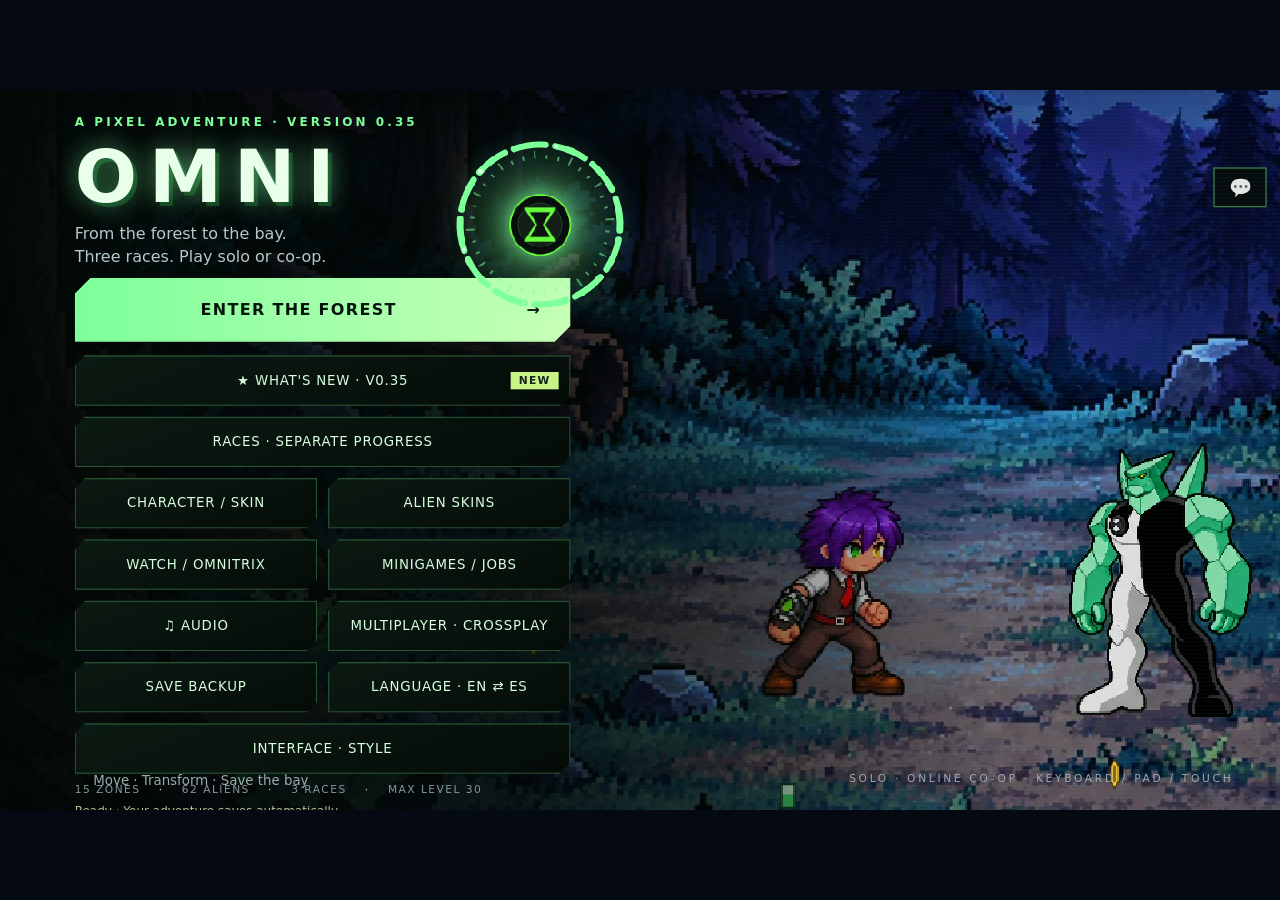
==== commit 443a6cab: "OMNI v0.35 (build 71) Co-Authored-By: Claude Opus 5.5 <noreply@anthropic.com> Claude-Session: https:" ====
--- a/index.html
+++ b/index.html
@@ -1,5 +1,5 @@
 <!doctype html>
-<html lang="es"><head><meta charset="utf-8"><meta name="viewport" content="width=device-width,initial-scale=1,maximum-scale=1,user-scalable=no,viewport-fit=cover"><meta name="theme-color" content="#0c1421"><title>OMNI</title><link rel="preconnect" href="https://fonts.googleapis.com"><link rel="stylesheet" href="https://fonts.googleapis.com/css2?family=Bangers&family=Share+Tech+Mono&display=swap"><link rel="icon" type="image/png" href="assets/logo-classic.png"><link rel="apple-touch-icon" href="assets/logo-classic.png"><script>window.OMNI_LOCAL_BUILD=70;</script><script>(function(){var R='https://omni-game.github.io/';window.OMNI_REMOTE=R;try{var apk=location.protocol==='file:'&&!window.__omniSingle,v=+localStorage.getItem('omni-remote')||0;if(apk&&v>(window.OMNI_LOCAL_BUILD||0)&&navigator.onLine!==false){document.write('<base href="'+R+'">');window.OMNI_REMOTE_ON=v;}}catch(e){}})();</script><link rel="stylesheet" href="style.css"><link rel="stylesheet" href="rhythm.css"><link rel="stylesheet" href="cooking.css"><link rel="stylesheet" href="ui.css"><link rel="stylesheet" href="watch.css"><link rel="stylesheet" href="tech.css"><link rel="stylesheet" href="themes.css"><link rel="stylesheet" href="extra.css"></head>
+<html lang="es"><head><meta charset="utf-8"><meta name="viewport" content="width=device-width,initial-scale=1,maximum-scale=1,user-scalable=no,viewport-fit=cover"><meta name="theme-color" content="#0c1421"><title>OMNI</title><link rel="preconnect" href="https://fonts.googleapis.com"><link rel="stylesheet" href="https://fonts.googleapis.com/css2?family=Bangers&family=Share+Tech+Mono&display=swap"><link rel="icon" type="image/png" href="assets/logo-classic.png"><link rel="apple-touch-icon" href="assets/logo-classic.png"><script>window.OMNI_LOCAL_BUILD=71;</script><script>(function(){var R='https://omni-game.github.io/';window.OMNI_REMOTE=R;try{var apk=location.protocol==='file:'&&!window.__omniSingle,v=+localStorage.getItem('omni-remote')||0;if(apk&&v>(window.OMNI_LOCAL_BUILD||0)&&navigator.onLine!==false){document.write('<base href="'+R+'">');window.OMNI_REMOTE_ON=v;}}catch(e){}})();</script><link rel="stylesheet" href="style.css"><link rel="stylesheet" href="rhythm.css"><link rel="stylesheet" href="cooking.css"><link rel="stylesheet" href="ui.css"><link rel="stylesheet" href="watch.css"><link rel="stylesheet" href="tech.css"><link rel="stylesheet" href="themes.css"><link rel="stylesheet" href="extra.css"></head>
 <body><main id="game"><canvas id="world" width="960" height="540"></canvas>
 <div id="hud" class="hidden">
  <section class="vitals panel"><div class="identity"><span id="form">HUMANO</span><b id="level">NV. 1</b></div><div class="bar hp"><i id="hpfill"></i><span id="hptext">100 / 100</span></div><div class="bar xp"><i id="xpfill"></i></div><small id="xptext">0 / 60 EXP</small></section>
@@ -12,7 +12,7 @@
  <button id="special" class="special hidden"></button><div id="dial" class="panel"><span id="dialname">HEATBLAST</span><button id="dialprev" aria-label="Alien anterior">◀</button><canvas id="dialportrait" width="52" height="52"></canvas><button id="dialnext" aria-label="Alien siguiente">▶</button><small id="dialmastery">MAESTRÍA 0%</small></div><div id="lawstatus" class="panel">KARMA 0 · SIN BÚSQUEDA</div><div id="shieldstatus" class="hidden"></div><button id="talk" class="talk hidden">◆ HABLAR</button>
  <button id="slide" class="slide-button hidden"><strong>DESLIZAR</strong><small>LISTO · F</small></button><button id="jump" class="jump-button">SALTAR · J</button><div id="fullpower" class="hidden"><span></span><i></i></div><div id="lanstatus" class="hidden"></div><button id="moreattacks" class="more-button">ATAQUES V–VI →</button><div id="attacks"><button data-skill="0" class="attack"><b>Ⅰ</b><span>PUÑO</span><small>LISTO</small></button><button data-skill="1" class="attack"><b>Ⅱ</b><span>RÁFAGA</span><small>M 15</small></button><button data-skill="2" class="attack"><b>Ⅲ</b><span>ANILLO</span><small>M 40</small></button><button data-skill="3" class="attack"><b>Ⅳ</b><span>METEORO</span><small>M 75</small></button></div>
 </div>
-<section id="menu" class="overlay"><div class="menu-content"><span class="eyebrow">UNA AVENTURA PIXEL · VERSIÓN 0.34</span><h1>OMNI</h1><p>Del bosque a la bahía.<br>Tres razas. Juega solo o en co-op.</p><button id="play" class="primary">ENTRAR AL BOSQUE <span>→</span></button><div class="menu-grid"><button id="racebtn" class="skin-menu-button wide">RAZAS · PROGRESOS SEPARADOS</button><button id="skins" class="skin-menu-button">PERSONAJE / SKIN</button><button id="alienskins" class="skin-menu-button">SKINS DE ALIENS</button><button id="oxbtn" class="skin-menu-button">RELOJ / OMNITRIX</button><button id="jobsbtn">MINIJUEGOS / TRABAJOS</button><button id="musicbtn" class="music-menu-button">♫ AUDIO</button><button id="lanbtn" class="music-menu-button">MULTIJUGADOR · CROSSPLAY</button><button id="backupbtn" class="music-menu-button">COPIA DE SEGURIDAD</button><button id="langbtn" class="music-menu-button">IDIOMA</button><button id="uibtn" class="music-menu-button wide">INTERFAZ · ESTILO</button></div><div class="menu-notes">15 ZONAS <em>·</em> 62 ALIENS <em>·</em> 3 RAZAS <em>·</em> NIVEL MÁX. 30</div><p id="loading">Preparando el bosque…</p></div><div class="menu-bottom">Mueve · Transfórmate · Salva la bahía <span>SOLO · CO-OP ONLINE · TECLADO / MANDO / TÁCTIL</span></div></section>
+<section id="menu" class="overlay"><div class="menu-content"><span class="eyebrow">UNA AVENTURA PIXEL · VERSIÓN 0.35</span><h1>OMNI</h1><p>Del bosque a la bahía.<br>Tres razas. Juega solo o en co-op.</p><button id="play" class="primary">ENTRAR AL BOSQUE <span>→</span></button><div class="menu-grid"><button id="racebtn" class="skin-menu-button wide">RAZAS · PROGRESOS SEPARADOS</button><button id="skins" class="skin-menu-button">PERSONAJE / SKIN</button><button id="alienskins" class="skin-menu-button">SKINS DE ALIENS</button><button id="oxbtn" class="skin-menu-button">RELOJ / OMNITRIX</button><button id="jobsbtn">MINIJUEGOS / TRABAJOS</button><button id="musicbtn" class="music-menu-button">♫ AUDIO</button><button id="lanbtn" class="music-menu-button">MULTIJUGADOR · CROSSPLAY</button><button id="backupbtn" class="music-menu-button">COPIA DE SEGURIDAD</button><button id="langbtn" class="music-menu-button">IDIOMA</button><button id="uibtn" class="music-menu-button wide">INTERFAZ · ESTILO</button></div><div class="menu-notes">15 ZONAS <em>·</em> 62 ALIENS <em>·</em> 3 RAZAS <em>·</em> NIVEL MÁX. 30</div><p id="loading">Preparando el bosque…</p></div><div class="menu-bottom">Mueve · Transfórmate · Salva la bahía <span>SOLO · CO-OP ONLINE · TECLADO / MANDO / TÁCTIL</span></div></section>
 <canvas id="watchsel" class="hidden" width="960" height="540"></canvas><canvas id="watchfx" class="hidden" width="960" height="540"></canvas><canvas id="storyfx" class="hidden" width="960" height="540"></canvas>
 <section id="modal" class="overlay hidden"><article class="dialog panel"><span id="dialogeyebrow" class="eyebrow"></span><h2 id="dialogtitle"></h2><div id="dialogbody"></div><div id="dialogbuttons"></div></article></section>
 <div id="rotate">↻<strong>Gira tu teléfono</strong><span>El bosque se juega en horizontal.</span></div>
--- a/themes.css
+++ b/themes.css
@@ -406,3 +406,8 @@
 #credits .crroll b.big { font-size: 72px; letter-spacing: 14px; color: #c9ff89; text-shadow: 0 0 24px #7dff9a66; }
 #credits #crskip { position: absolute; right: 18px; bottom: 16px; padding: 8px 16px; background: #283947; color: #dfe; font-weight: 800; font-size: 11px; }
 @keyframes crroll { from { transform: translateY(0); } to { transform: translateY(calc(-100% - 560px)); } }
+/* ===================== 0.35 · batch 9 ===================== */
+#specbar { position: absolute; left: 50%; bottom: 120px; transform: translateX(-50%); z-index: 60; display: flex; gap: 6px; align-items: center; padding: 6px 10px; background: rgba(5, 12, 9, .88); border: 1px solid #7dff9a66; }
+#specbar span { font-size: 9px; letter-spacing: 2px; color: #7dff9a; font-weight: 800; margin-right: 4px; }
+#specbar button { font-size: 18px; padding: 4px 8px; background: #102133; border: 1px solid #6a838266; }
+#specbar button[data-chx] { font-size: 10px; font-weight: 800; padding: 8px 10px; }
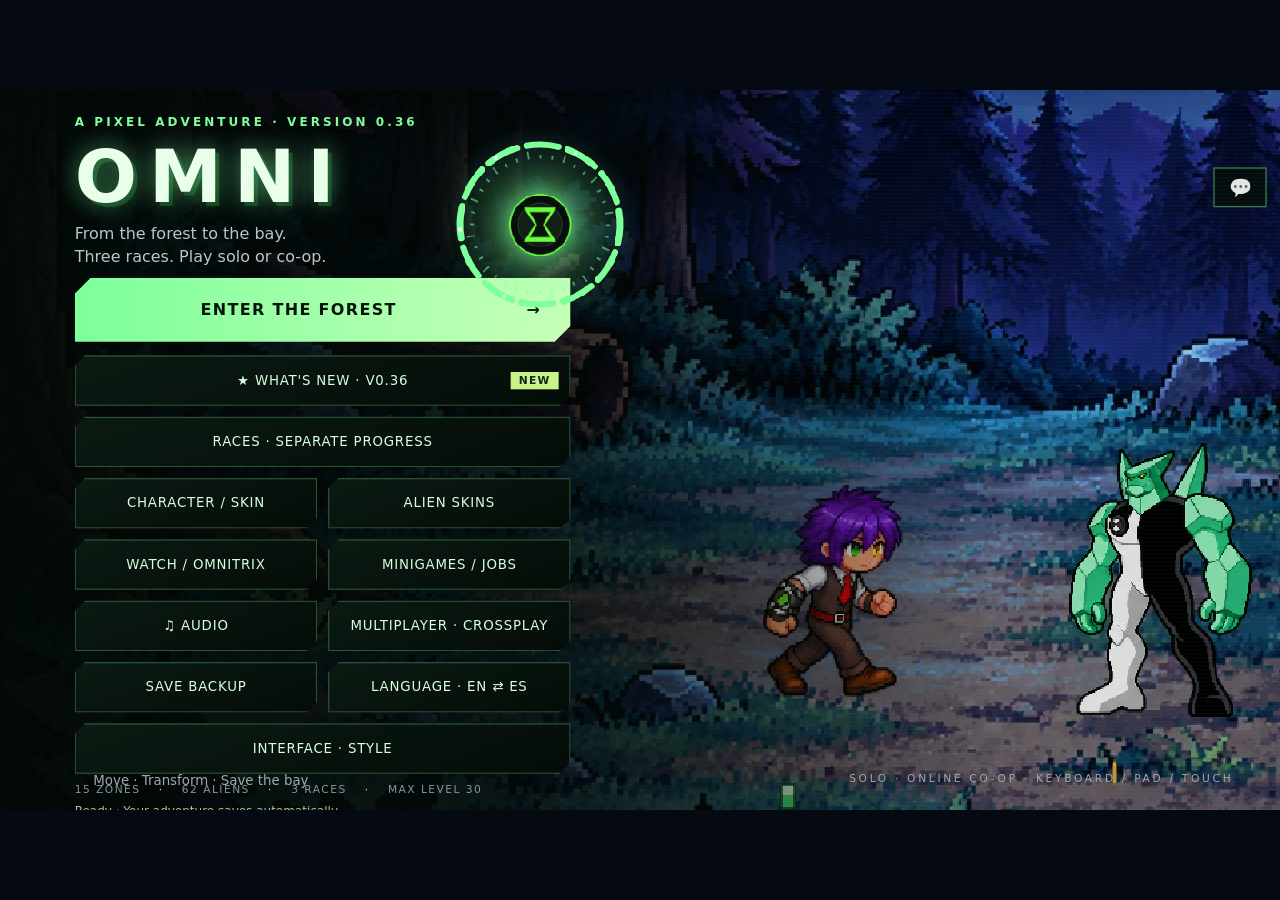
==== commit e38501a9: "OMNI v0.36 (build 72) Co-Authored-By: Claude Opus 5.5 <noreply@anthropic.com> Claude-Session: https:" ====
--- a/index.html
+++ b/index.html
@@ -1,5 +1,5 @@
 <!doctype html>
-<html lang="es"><head><meta charset="utf-8"><meta name="viewport" content="width=device-width,initial-scale=1,maximum-scale=1,user-scalable=no,viewport-fit=cover"><meta name="theme-color" content="#0c1421"><title>OMNI</title><link rel="preconnect" href="https://fonts.googleapis.com"><link rel="stylesheet" href="https://fonts.googleapis.com/css2?family=Bangers&family=Share+Tech+Mono&display=swap"><link rel="icon" type="image/png" href="assets/logo-classic.png"><link rel="apple-touch-icon" href="assets/logo-classic.png"><script>window.OMNI_LOCAL_BUILD=71;</script><script>(function(){var R='https://omni-game.github.io/';window.OMNI_REMOTE=R;try{var apk=location.protocol==='file:'&&!window.__omniSingle,v=+localStorage.getItem('omni-remote')||0;if(apk&&v>(window.OMNI_LOCAL_BUILD||0)&&navigator.onLine!==false){document.write('<base href="'+R+'">');window.OMNI_REMOTE_ON=v;}}catch(e){}})();</script><link rel="stylesheet" href="style.css"><link rel="stylesheet" href="rhythm.css"><link rel="stylesheet" href="cooking.css"><link rel="stylesheet" href="ui.css"><link rel="stylesheet" href="watch.css"><link rel="stylesheet" href="tech.css"><link rel="stylesheet" href="themes.css"><link rel="stylesheet" href="extra.css"></head>
+<html lang="es"><head><meta charset="utf-8"><meta name="viewport" content="width=device-width,initial-scale=1,maximum-scale=1,user-scalable=no,viewport-fit=cover"><meta name="theme-color" content="#0c1421"><title>OMNI</title><link rel="preconnect" href="https://fonts.googleapis.com"><link rel="stylesheet" href="https://fonts.googleapis.com/css2?family=Bangers&family=Share+Tech+Mono&display=swap"><link rel="icon" type="image/png" href="assets/logo-classic.png"><link rel="apple-touch-icon" href="assets/logo-classic.png"><script>window.OMNI_LOCAL_BUILD=72;</script><script>(function(){var R='https://omni-game.github.io/';window.OMNI_REMOTE=R;try{var apk=location.protocol==='file:'&&!window.__omniSingle,v=+localStorage.getItem('omni-remote')||0;if(apk&&v>(window.OMNI_LOCAL_BUILD||0)&&navigator.onLine!==false){document.write('<base href="'+R+'">');window.OMNI_REMOTE_ON=v;}}catch(e){}})();</script><link rel="stylesheet" href="style.css"><link rel="stylesheet" href="rhythm.css"><link rel="stylesheet" href="cooking.css"><link rel="stylesheet" href="ui.css"><link rel="stylesheet" href="watch.css"><link rel="stylesheet" href="tech.css"><link rel="stylesheet" href="themes.css"><link rel="stylesheet" href="extra.css"></head>
 <body><main id="game"><canvas id="world" width="960" height="540"></canvas>
 <div id="hud" class="hidden">
  <section class="vitals panel"><div class="identity"><span id="form">HUMANO</span><b id="level">NV. 1</b></div><div class="bar hp"><i id="hpfill"></i><span id="hptext">100 / 100</span></div><div class="bar xp"><i id="xpfill"></i></div><small id="xptext">0 / 60 EXP</small></section>
@@ -12,7 +12,7 @@
  <button id="special" class="special hidden"></button><div id="dial" class="panel"><span id="dialname">HEATBLAST</span><button id="dialprev" aria-label="Alien anterior">◀</button><canvas id="dialportrait" width="52" height="52"></canvas><button id="dialnext" aria-label="Alien siguiente">▶</button><small id="dialmastery">MAESTRÍA 0%</small></div><div id="lawstatus" class="panel">KARMA 0 · SIN BÚSQUEDA</div><div id="shieldstatus" class="hidden"></div><button id="talk" class="talk hidden">◆ HABLAR</button>
  <button id="slide" class="slide-button hidden"><strong>DESLIZAR</strong><small>LISTO · F</small></button><button id="jump" class="jump-button">SALTAR · J</button><div id="fullpower" class="hidden"><span></span><i></i></div><div id="lanstatus" class="hidden"></div><button id="moreattacks" class="more-button">ATAQUES V–VI →</button><div id="attacks"><button data-skill="0" class="attack"><b>Ⅰ</b><span>PUÑO</span><small>LISTO</small></button><button data-skill="1" class="attack"><b>Ⅱ</b><span>RÁFAGA</span><small>M 15</small></button><button data-skill="2" class="attack"><b>Ⅲ</b><span>ANILLO</span><small>M 40</small></button><button data-skill="3" class="attack"><b>Ⅳ</b><span>METEORO</span><small>M 75</small></button></div>
 </div>
-<section id="menu" class="overlay"><div class="menu-content"><span class="eyebrow">UNA AVENTURA PIXEL · VERSIÓN 0.35</span><h1>OMNI</h1><p>Del bosque a la bahía.<br>Tres razas. Juega solo o en co-op.</p><button id="play" class="primary">ENTRAR AL BOSQUE <span>→</span></button><div class="menu-grid"><button id="racebtn" class="skin-menu-button wide">RAZAS · PROGRESOS SEPARADOS</button><button id="skins" class="skin-menu-button">PERSONAJE / SKIN</button><button id="alienskins" class="skin-menu-button">SKINS DE ALIENS</button><button id="oxbtn" class="skin-menu-button">RELOJ / OMNITRIX</button><button id="jobsbtn">MINIJUEGOS / TRABAJOS</button><button id="musicbtn" class="music-menu-button">♫ AUDIO</button><button id="lanbtn" class="music-menu-button">MULTIJUGADOR · CROSSPLAY</button><button id="backupbtn" class="music-menu-button">COPIA DE SEGURIDAD</button><button id="langbtn" class="music-menu-button">IDIOMA</button><button id="uibtn" class="music-menu-button wide">INTERFAZ · ESTILO</button></div><div class="menu-notes">15 ZONAS <em>·</em> 62 ALIENS <em>·</em> 3 RAZAS <em>·</em> NIVEL MÁX. 30</div><p id="loading">Preparando el bosque…</p></div><div class="menu-bottom">Mueve · Transfórmate · Salva la bahía <span>SOLO · CO-OP ONLINE · TECLADO / MANDO / TÁCTIL</span></div></section>
+<section id="menu" class="overlay"><div class="menu-content"><span class="eyebrow">UNA AVENTURA PIXEL · VERSIÓN 0.36</span><h1>OMNI</h1><p>Del bosque a la bahía.<br>Tres razas. Juega solo o en co-op.</p><button id="play" class="primary">ENTRAR AL BOSQUE <span>→</span></button><div class="menu-grid"><button id="racebtn" class="skin-menu-button wide">RAZAS · PROGRESOS SEPARADOS</button><button id="skins" class="skin-menu-button">PERSONAJE / SKIN</button><button id="alienskins" class="skin-menu-button">SKINS DE ALIENS</button><button id="oxbtn" class="skin-menu-button">RELOJ / OMNITRIX</button><button id="jobsbtn">MINIJUEGOS / TRABAJOS</button><button id="musicbtn" class="music-menu-button">♫ AUDIO</button><button id="lanbtn" class="music-menu-button">MULTIJUGADOR · CROSSPLAY</button><button id="backupbtn" class="music-menu-button">COPIA DE SEGURIDAD</button><button id="langbtn" class="music-menu-button">IDIOMA</button><button id="uibtn" class="music-menu-button wide">INTERFAZ · ESTILO</button></div><div class="menu-notes">15 ZONAS <em>·</em> 62 ALIENS <em>·</em> 3 RAZAS <em>·</em> NIVEL MÁX. 30</div><p id="loading">Preparando el bosque…</p></div><div class="menu-bottom">Mueve · Transfórmate · Salva la bahía <span>SOLO · CO-OP ONLINE · TECLADO / MANDO / TÁCTIL</span></div></section>
 <canvas id="watchsel" class="hidden" width="960" height="540"></canvas><canvas id="watchfx" class="hidden" width="960" height="540"></canvas><canvas id="storyfx" class="hidden" width="960" height="540"></canvas>
 <section id="modal" class="overlay hidden"><article class="dialog panel"><span id="dialogeyebrow" class="eyebrow"></span><h2 id="dialogtitle"></h2><div id="dialogbody"></div><div id="dialogbuttons"></div></article></section>
 <div id="rotate">↻<strong>Gira tu teléfono</strong><span>El bosque se juega en horizontal.</span></div>
--- a/themes.css
+++ b/themes.css
@@ -411,3 +411,31 @@
 #specbar span { font-size: 9px; letter-spacing: 2px; color: #7dff9a; font-weight: 800; margin-right: 4px; }
 #specbar button { font-size: 18px; padding: 4px 8px; background: #102133; border: 1px solid #6a838266; }
 #specbar button[data-chx] { font-size: 10px; font-weight: 800; padding: 8px 10px; }
+/* ===================== 0.36 · tidy-up: Extras hub, stories ===================== */
+.hubwide { width: min(760px, 94%) !important; }
+.hubtabs button { font-size: 9.5px !important; white-space: nowrap; }
+.hubgrid { display: grid; grid-template-columns: repeat(auto-fill, minmax(160px, 1fr)); gap: 8px; animation: uiRise .2s ease-out; }
+.hubcard { position: relative; display: grid; grid-template-columns: 34px 1fr; grid-template-rows: auto auto; gap: 1px 8px; align-items: center; text-align: left; padding: 10px 10px 9px; min-height: 58px;
+  background: linear-gradient(135deg, color-mix(in srgb, var(--hc) 14%, #07120d), #06100b) !important; border: 1px solid color-mix(in srgb, var(--hc) 35%, transparent) !important; border-left: 3px solid var(--hc) !important; transition: transform .12s, border-color .12s, background .12s; }
+.hubcard:hover, .hubcard:focus-visible { transform: translateY(-2px); border-color: var(--hc) !important; background: linear-gradient(135deg, color-mix(in srgb, var(--hc) 24%, #07120d), #08140e) !important; }
+.hubcard i { grid-row: 1 / span 2; font-style: normal; font-size: 22px; line-height: 1; text-align: center; filter: drop-shadow(0 0 6px color-mix(in srgb, var(--hc) 50%, transparent)); }
+.hubcard b { font-size: 10.5px; letter-spacing: .8px; color: #f0ffe6; line-height: 1.2; }
+.hubcard small { font-size: 9.5px; color: color-mix(in srgb, var(--hc) 70%, #c8d4cc); line-height: 1.25; overflow: hidden; text-overflow: ellipsis; white-space: nowrap; }
+.storygrid { display: grid; grid-template-columns: 1fr 1fr; gap: 10px; }
+.storycard { display: grid; grid-template-columns: 52px 1fr; gap: 12px; align-items: center; text-align: left; padding: 12px; background: linear-gradient(135deg, color-mix(in srgb, var(--sc) 14%, #07120d), #06100b) !important; border: 1px solid color-mix(in srgb, var(--sc) 35%, transparent) !important; border-left: 4px solid var(--sc) !important; transition: transform .12s; }
+.storycard:hover:not([disabled]) { transform: translateY(-2px); }
+.storycard em { font-style: normal; font-size: 26px; font-weight: 900; color: var(--sc); text-align: center; font-variant-numeric: tabular-nums; }
+.storycard small { display: block; font-size: 8.5px; letter-spacing: 1.6px; font-weight: 800; color: var(--sc); }
+.storycard b { display: block; font-size: 14px; color: #f0ffe6; margin: 2px 0; }
+.storycard span { display: block; font-size: 10.5px; color: #b9c9c9; line-height: 1.35; }
+.storycard.st2 { opacity: .8; } .storycard.st2 small::after { content: ' ✔'; }
+.storycard.st1 { box-shadow: 0 0 18px color-mix(in srgb, var(--sc) 25%, transparent); }
+.storycard[disabled] { filter: grayscale(1); opacity: .45; }
+@media (max-width: 700px) { .storygrid { grid-template-columns: 1fr; } }
+#dailycard { top: 300px !important; }
+.hubgrid { grid-template-columns: repeat(auto-fill, minmax(172px, 1fr)); }
+.hubcard { min-height: 62px; }
+.hubcard b { font-size: 12px; }
+.hubcard small { font-size: 10.5px; }
+.hubcard i { font-size: 24px; }
+.hubtabs button { font-size: 10.5px !important; }
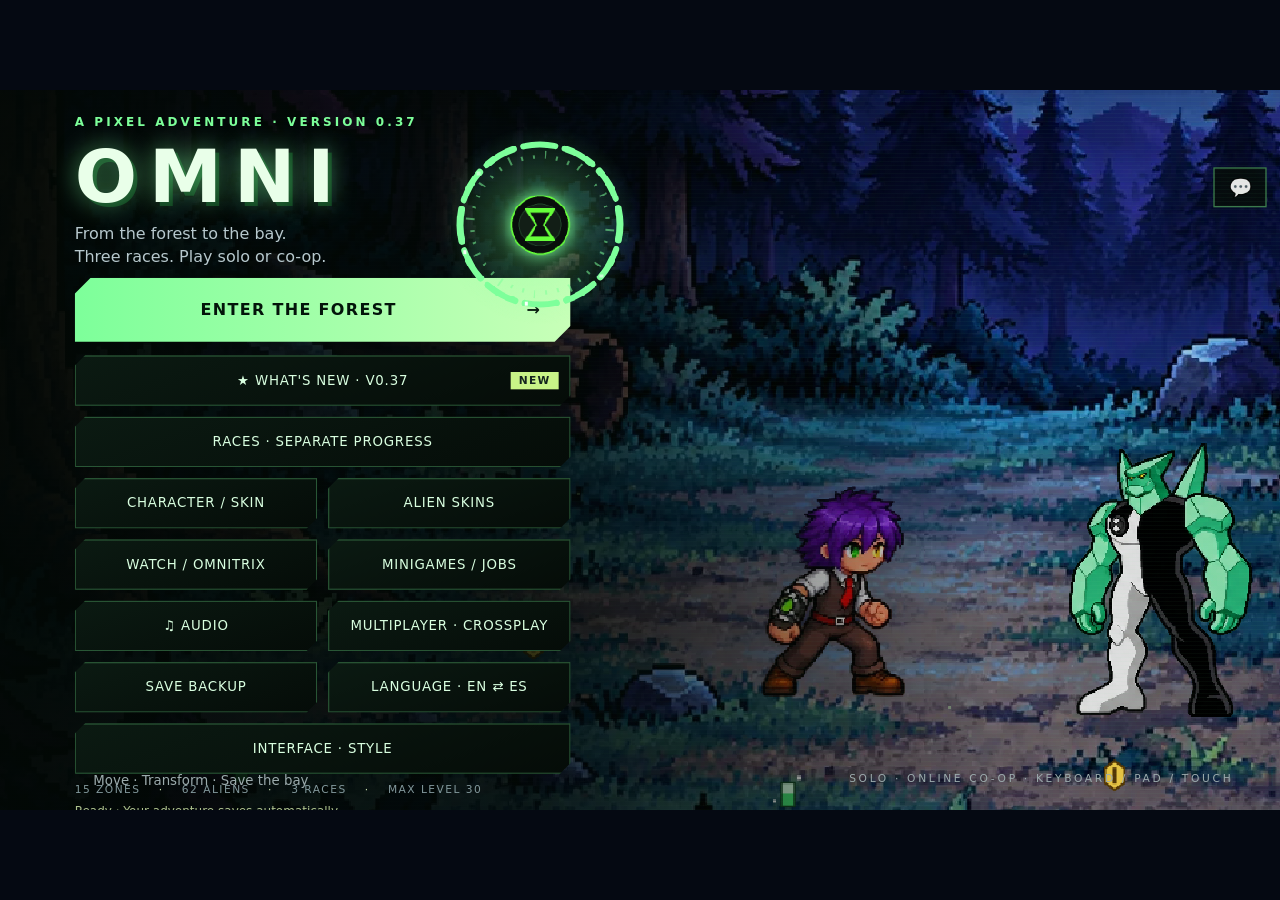
==== commit f49b788f: "OMNI v0.37 (build 73) Co-Authored-By: Claude Opus 5.5 <noreply@anthropic.com> Claude-Session: https:" ====
--- a/index.html
+++ b/index.html
@@ -1,5 +1,5 @@
 <!doctype html>
-<html lang="es"><head><meta charset="utf-8"><meta name="viewport" content="width=device-width,initial-scale=1,maximum-scale=1,user-scalable=no,viewport-fit=cover"><meta name="theme-color" content="#0c1421"><title>OMNI</title><link rel="preconnect" href="https://fonts.googleapis.com"><link rel="stylesheet" href="https://fonts.googleapis.com/css2?family=Bangers&family=Share+Tech+Mono&display=swap"><link rel="icon" type="image/png" href="assets/logo-classic.png"><link rel="apple-touch-icon" href="assets/logo-classic.png"><script>window.OMNI_LOCAL_BUILD=72;</script><script>(function(){var R='https://omni-game.github.io/';window.OMNI_REMOTE=R;try{var apk=location.protocol==='file:'&&!window.__omniSingle,v=+localStorage.getItem('omni-remote')||0;if(apk&&v>(window.OMNI_LOCAL_BUILD||0)&&navigator.onLine!==false){document.write('<base href="'+R+'">');window.OMNI_REMOTE_ON=v;}}catch(e){}})();</script><link rel="stylesheet" href="style.css"><link rel="stylesheet" href="rhythm.css"><link rel="stylesheet" href="cooking.css"><link rel="stylesheet" href="ui.css"><link rel="stylesheet" href="watch.css"><link rel="stylesheet" href="tech.css"><link rel="stylesheet" href="themes.css"><link rel="stylesheet" href="extra.css"></head>
+<html lang="es"><head><meta charset="utf-8"><meta name="viewport" content="width=device-width,initial-scale=1,maximum-scale=1,user-scalable=no,viewport-fit=cover"><meta name="theme-color" content="#0c1421"><title>OMNI</title><link rel="preconnect" href="https://fonts.googleapis.com"><link rel="stylesheet" href="https://fonts.googleapis.com/css2?family=Bangers&family=Share+Tech+Mono&display=swap"><link rel="icon" type="image/png" href="assets/logo-classic.png"><link rel="apple-touch-icon" href="assets/logo-classic.png"><script>window.OMNI_LOCAL_BUILD=73;</script><script>(function(){var R='https://omni-game.github.io/';window.OMNI_REMOTE=R;try{var apk=location.protocol==='file:'&&!window.__omniSingle,v=+localStorage.getItem('omni-remote')||0;if(apk&&v>(window.OMNI_LOCAL_BUILD||0)&&navigator.onLine!==false){document.write('<base href="'+R+'">');window.OMNI_REMOTE_ON=v;}}catch(e){}})();</script><link rel="stylesheet" href="style.css"><link rel="stylesheet" href="rhythm.css"><link rel="stylesheet" href="cooking.css"><link rel="stylesheet" href="ui.css"><link rel="stylesheet" href="watch.css"><link rel="stylesheet" href="tech.css"><link rel="stylesheet" href="themes.css"><link rel="stylesheet" href="extra.css"></head>
 <body><main id="game"><canvas id="world" width="960" height="540"></canvas>
 <div id="hud" class="hidden">
  <section class="vitals panel"><div class="identity"><span id="form">HUMANO</span><b id="level">NV. 1</b></div><div class="bar hp"><i id="hpfill"></i><span id="hptext">100 / 100</span></div><div class="bar xp"><i id="xpfill"></i></div><small id="xptext">0 / 60 EXP</small></section>
@@ -12,7 +12,7 @@
  <button id="special" class="special hidden"></button><div id="dial" class="panel"><span id="dialname">HEATBLAST</span><button id="dialprev" aria-label="Alien anterior">◀</button><canvas id="dialportrait" width="52" height="52"></canvas><button id="dialnext" aria-label="Alien siguiente">▶</button><small id="dialmastery">MAESTRÍA 0%</small></div><div id="lawstatus" class="panel">KARMA 0 · SIN BÚSQUEDA</div><div id="shieldstatus" class="hidden"></div><button id="talk" class="talk hidden">◆ HABLAR</button>
  <button id="slide" class="slide-button hidden"><strong>DESLIZAR</strong><small>LISTO · F</small></button><button id="jump" class="jump-button">SALTAR · J</button><div id="fullpower" class="hidden"><span></span><i></i></div><div id="lanstatus" class="hidden"></div><button id="moreattacks" class="more-button">ATAQUES V–VI →</button><div id="attacks"><button data-skill="0" class="attack"><b>Ⅰ</b><span>PUÑO</span><small>LISTO</small></button><button data-skill="1" class="attack"><b>Ⅱ</b><span>RÁFAGA</span><small>M 15</small></button><button data-skill="2" class="attack"><b>Ⅲ</b><span>ANILLO</span><small>M 40</small></button><button data-skill="3" class="attack"><b>Ⅳ</b><span>METEORO</span><small>M 75</small></button></div>
 </div>
-<section id="menu" class="overlay"><div class="menu-content"><span class="eyebrow">UNA AVENTURA PIXEL · VERSIÓN 0.36</span><h1>OMNI</h1><p>Del bosque a la bahía.<br>Tres razas. Juega solo o en co-op.</p><button id="play" class="primary">ENTRAR AL BOSQUE <span>→</span></button><div class="menu-grid"><button id="racebtn" class="skin-menu-button wide">RAZAS · PROGRESOS SEPARADOS</button><button id="skins" class="skin-menu-button">PERSONAJE / SKIN</button><button id="alienskins" class="skin-menu-button">SKINS DE ALIENS</button><button id="oxbtn" class="skin-menu-button">RELOJ / OMNITRIX</button><button id="jobsbtn">MINIJUEGOS / TRABAJOS</button><button id="musicbtn" class="music-menu-button">♫ AUDIO</button><button id="lanbtn" class="music-menu-button">MULTIJUGADOR · CROSSPLAY</button><button id="backupbtn" class="music-menu-button">COPIA DE SEGURIDAD</button><button id="langbtn" class="music-menu-button">IDIOMA</button><button id="uibtn" class="music-menu-button wide">INTERFAZ · ESTILO</button></div><div class="menu-notes">15 ZONAS <em>·</em> 62 ALIENS <em>·</em> 3 RAZAS <em>·</em> NIVEL MÁX. 30</div><p id="loading">Preparando el bosque…</p></div><div class="menu-bottom">Mueve · Transfórmate · Salva la bahía <span>SOLO · CO-OP ONLINE · TECLADO / MANDO / TÁCTIL</span></div></section>
+<section id="menu" class="overlay"><div class="menu-content"><span class="eyebrow">UNA AVENTURA PIXEL · VERSIÓN 0.37</span><h1>OMNI</h1><p>Del bosque a la bahía.<br>Tres razas. Juega solo o en co-op.</p><button id="play" class="primary">ENTRAR AL BOSQUE <span>→</span></button><div class="menu-grid"><button id="racebtn" class="skin-menu-button wide">RAZAS · PROGRESOS SEPARADOS</button><button id="skins" class="skin-menu-button">PERSONAJE / SKIN</button><button id="alienskins" class="skin-menu-button">SKINS DE ALIENS</button><button id="oxbtn" class="skin-menu-button">RELOJ / OMNITRIX</button><button id="jobsbtn">MINIJUEGOS / TRABAJOS</button><button id="musicbtn" class="music-menu-button">♫ AUDIO</button><button id="lanbtn" class="music-menu-button">MULTIJUGADOR · CROSSPLAY</button><button id="backupbtn" class="music-menu-button">COPIA DE SEGURIDAD</button><button id="langbtn" class="music-menu-button">IDIOMA</button><button id="uibtn" class="music-menu-button wide">INTERFAZ · ESTILO</button></div><div class="menu-notes">15 ZONAS <em>·</em> 62 ALIENS <em>·</em> 3 RAZAS <em>·</em> NIVEL MÁX. 30</div><p id="loading">Preparando el bosque…</p></div><div class="menu-bottom">Mueve · Transfórmate · Salva la bahía <span>SOLO · CO-OP ONLINE · TECLADO / MANDO / TÁCTIL</span></div></section>
 <canvas id="watchsel" class="hidden" width="960" height="540"></canvas><canvas id="watchfx" class="hidden" width="960" height="540"></canvas><canvas id="storyfx" class="hidden" width="960" height="540"></canvas>
 <section id="modal" class="overlay hidden"><article class="dialog panel"><span id="dialogeyebrow" class="eyebrow"></span><h2 id="dialogtitle"></h2><div id="dialogbody"></div><div id="dialogbuttons"></div></article></section>
 <div id="rotate">↻<strong>Gira tu teléfono</strong><span>El bosque se juega en horizontal.</span></div>
--- a/themes.css
+++ b/themes.css
@@ -439,3 +439,15 @@
 .hubcard small { font-size: 10.5px; }
 .hubcard i { font-size: 24px; }
 .hubtabs button { font-size: 10.5px !important; }
+/* ===================== 0.37 · guided tour ===================== */
+#tour { position: absolute; inset: 0; z-index: 950; }
+#tour .tourhole { position: absolute; border: 2px solid #c9ff89; box-shadow: 0 0 0 9999px rgba(2, 8, 5, .72), 0 0 24px #7dff9a88; border-radius: 6px; pointer-events: none; animation: tourPulse 1.4s ease-in-out infinite; }
+#tour .tourdim { position: absolute; inset: 0; background: rgba(2, 8, 5, .72); }
+#tour .tourbub { position: absolute; padding: 14px 16px 12px; background: #071a10; border: 1px solid #7dff9a99; border-top: 3px solid #c9ff89; box-shadow: 0 10px 30px #000a; animation: uiRise .2s ease-out; }
+#tour .tourbub small { font-size: 9px; letter-spacing: 2px; color: #7dff9a; font-weight: 800; }
+#tour .tourbub b { display: block; font-size: 16px; letter-spacing: 1px; color: #f0ffe6; margin: 2px 0 6px; }
+#tour .tourbub p { font-size: 12px; line-height: 1.55; color: #cfe0d4; margin: 0 0 10px; }
+#tour .tourbub span { display: flex; gap: 8px; }
+#tour .tourbub button { padding: 8px 14px; font-size: 10.5px; font-weight: 800; letter-spacing: .8px; background: #283947; color: #dfe; }
+#tour .tourbub button.main { background: #c6ed92; color: #17251d; }
+@keyframes tourPulse { 50% { border-color: #ffffff; } }
